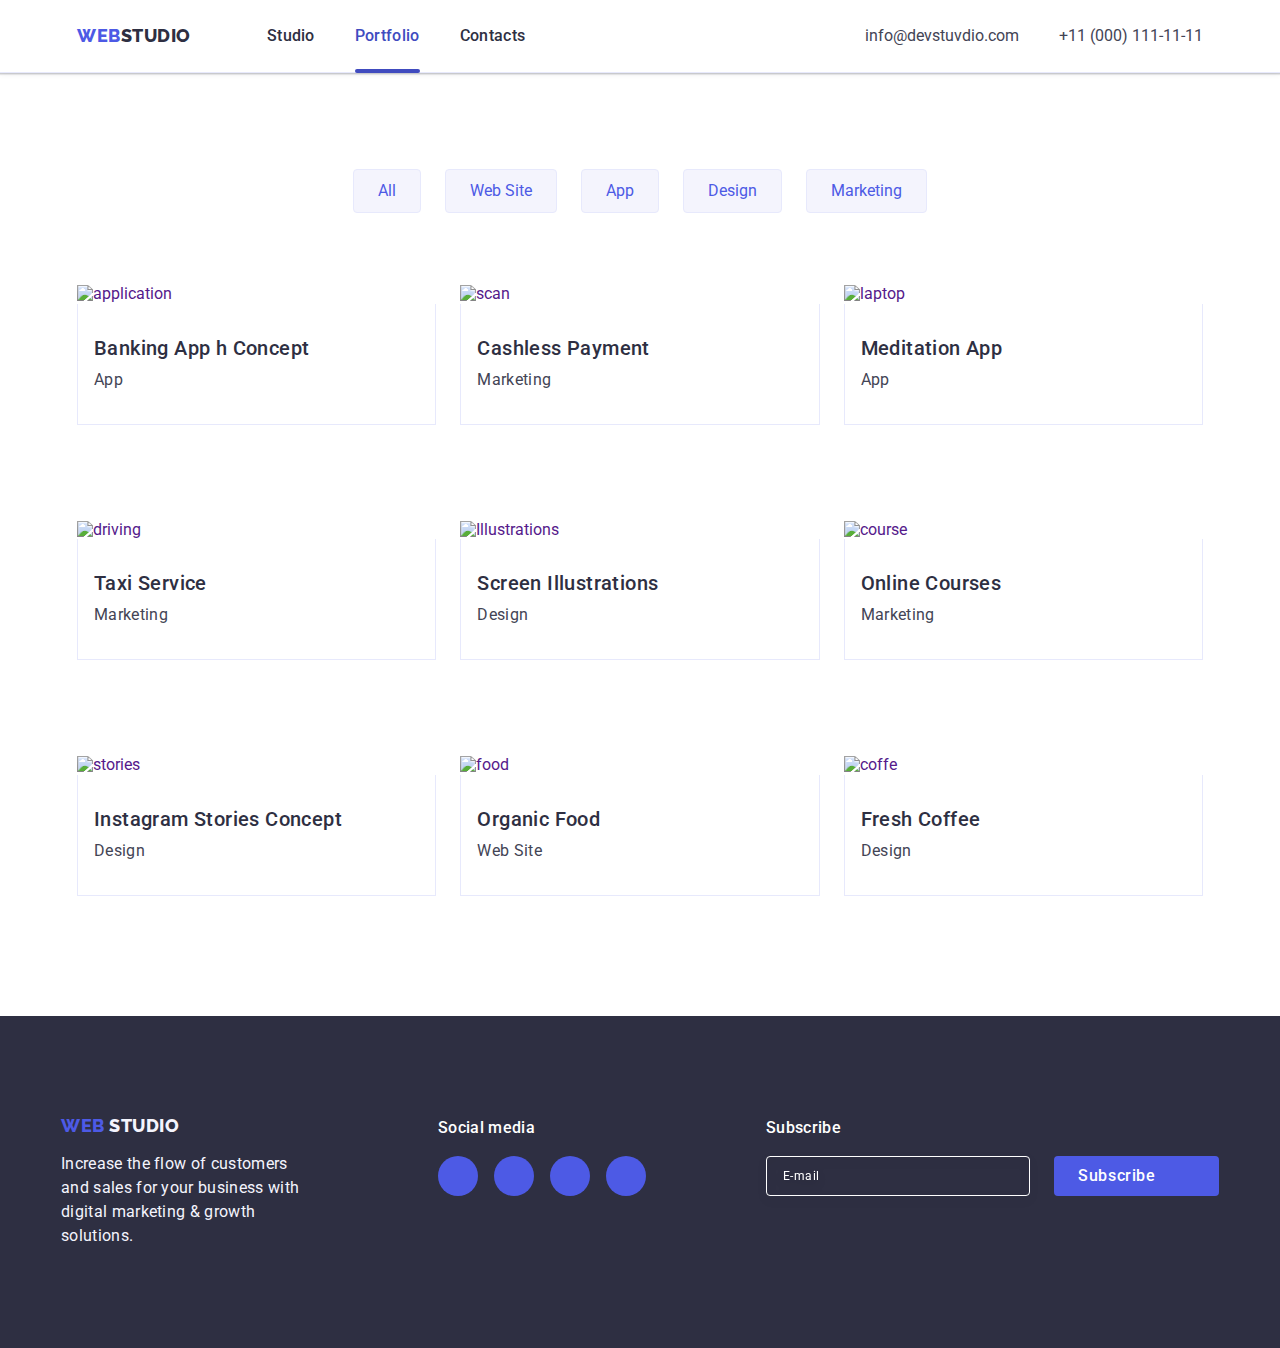
==== portfolio.html @ 882ddcbe "x1-x2 background" ====
<!DOCTYPE html>
<html lang="en">

<head>
  <meta charset="UTF-8">
  <meta http-equiv="X-UA-Compatible" content="IE=edge">
  <meta name="viewport" content="width=device-width, initial-scale=1.0">
  <title>main-page</title>
  <link href="https://fonts.googleapis.com/css2?family=Roboto:wght@400;500;700;900&display=swap" rel="stylesheet">
  <link href="https://fonts.googleapis.com/css2?family=Raleway:wght@800&display=swap" rel="stylesheet">
  <link rel="stylesheet" href="https://fonts.googleapis.com">
  <link rel="stylesheet" href="https://fonts.gstatic.com">
  <link rel="stylesheet" href="https://cdnjs.cloudflare.com/ajax/libs/modern-normalize/2.0.0/modern-normalize.min.css">
  <link rel="stylesheet" href="./css/style.css">
  <link rel="stylesheet" href="./css/mobile.css">
  <link rel="stylesheet" href="./css/laptop.css">
  <link rel="stylesheet" href="./css/tablet.css">
</head>

<body>
  <!-- header  -->
  <header class="header">
    <div class="container">
      <nav class="portfolio-nav">
        <a href="./index.html" class="link logo">web <span class="logo-span">studio</span></a>

        <ul class="list nav ">
          <li class="nav-item"><a href="./index.html" class="link nav-link">Studio</a></li>
          <li class="nav-item"><a href="./portfolio.html" class="link nav-link backlight-page">Portfolio</a></li>
          <li class="nav-item"><a href="" class="link nav-link">Contacts</a></li>
        </ul>


      </nav>


      <address class="address">
        <ul class=" list address">
          <li class="address-item"><a href="mailto:info@devstuvdio.com"
              class="link address-link">info@devstuvdio.com</a>
          </li>
          <li class="address-item"><a href="tel:+11(000)111-11-11" class="link address-link">+11 (000) 111-11-11</a>
          </li>
        </ul>

      </address>
    </div>


  </header>
  <main>
    <!-- main content -->
    <section class="section-portfolio">
      <div class="container  content-wrap">

        <h1 class="visually-hidden">Gallery</h1>

        <ul class="list buttons-items ">
          <li class="portfolio-btn-item"><button type="button" class="portfolio-button">All</button></li>
          <li class="portfolio-btn-item"><button type="button" class="portfolio-button">Web Site</button></li>
          <li class="portfolio-btn-item"><button type="button" class="portfolio-button">App</button></li>
          <li class="portfolio-btn-item"><button type="button" class="portfolio-button">Design</button></li>
          <li class="portfolio-btn-item"><button type="button" class="portfolio-button">Marketing</button></li>
        </ul>
        <ul class=" list portfolio-cards">
          <li class="portfolio-item ">
            <a href="" class="link block-link ">
              <div class="wrap-descr">
                <img class="img-clean" src="./images/portfolio/bank-app.jpg" alt="application" width="360">
                <!-- <div class="product-descr"> -->
                <p class="product-text">
                  14 Stylish and User-Friendly App Design Concepts · Task Manager App · Calorie Tracker App · Exotic
                  Fruit Ecommerce App ·
                  Cloud Storage App</p>
                <!-- </div> -->
              </div>


              <div class="portfolio-wrap-title">
                <h2 class="portfolio-headline">Banking App h Concept</h2>
                <p class="portfolio-subtitle">App</p>
              </div>
            </a>
          </li>

          <li class="portfolio-item ">
            <a href="" class="link block-link ">
              <div class="wrap-descr">
                <img class="img-clean" src="./images/portfolio/scan-qr.jpg" alt="scan" width="360">
                <!-- <div class="product-descr"> -->
                <p class="product-text">
                  14 Stylish and User-Friendly App Design Concepts · Task Manager App · Calorie Tracker App · Exotic
                  Fruit
                  Ecommerce App ·
                  Cloud Storage App</p>
                <!-- </div> -->
              </div>
              <div class="portfolio-wrap-title">
                <h2 class="portfolio-headline">Cashless Payment</h2>
                <p class="portfolio-subtitle">Marketing</p>
              </div>
            </a>
          </li>

          <li class="portfolio-item">
            <a href="" class="link block-link ">
              <div class="wrap-descr">
                <img class="img-clean" src="./images/portfolio/laptop.jpg" alt="laptop" width="360">
                <!-- <div class="product-descr"> -->
                <p class="product-text">14 Stylish and User-Friendly App Design Concepts · Task Manager App · Calorie
                  Tracker App · Exotic Fruit Ecommerce App ·
                  Cloud Storage App
                </p>
                <!-- </div> -->
              </div>


              <div class="portfolio-wrap-title">
                <h2 class="portfolio-headline">Meditation App</h2>
                <p class="portfolio-subtitle">App</p>
              </div>
            </a>
          </li>

          <li class="portfolio-item">
            <a href="" class="link block-link ">
              <div class="wrap-descr">
                <img class="img-clean" src="./images/portfolio/driving.jpg" alt="driving" width="360">
                <!-- <div class="product-descr"> -->
                <p class="product-text">14 Stylish and User-Friendly App Design Concepts · Task Manager App · Calorie
                  Tracker App · Exotic Fruit Ecommerce App ·
                  Cloud Storage App</p>
                <!-- </div> -->
              </div>

              <div class="portfolio-wrap-title">

                <h2 class="portfolio-headline">Taxi Service</h2>
                <p class="portfolio-subtitle">Marketing</p>
              </div>
            </a>
          </li>

          <li class="portfolio-item">
            <a href="" class="link block-link ">
              <div class="wrap-descr">
                <img class="img-clean" src="./images/portfolio/Illustrations.jpg" alt="Illustrations" width="360">
                <!-- <div class="product-descr"> -->
                <p class="product-text">14 Stylish and User-Friendly App Design Concepts · Task Manager App · Calorie
                  Tracker App · Exotic Fruit Ecommerce App ·
                  Cloud Storage App</p>
                <!-- </div> -->
              </div>

              <div class="portfolio-wrap-title">
                <h2 class="portfolio-headline">Screen Illustrations</h2>
                <p class="portfolio-subtitle">Design</p>
              </div>
            </a>
          </li>
          <li class="portfolio-item">
            <a href="" class="link block-link ">
              <div class="wrap-descr">
                <img class="img-clean" src="./images/portfolio/course.jpg" alt="course" width="360">
                <!-- <div class="product-descr"> -->
                <p class="product-text">14 Stylish and User-Friendly App Design Concepts · Task Manager App · Calorie
                  Tracker App · Exotic Fruit Ecommerce App ·
                  Cloud Storage App</p>
                <!-- </div> -->
              </div>
              <div class="portfolio-wrap-title">
                <h2 class="portfolio-headline">Online Courses</h2>
                <p class="portfolio-subtitle">Marketing</p>
              </div>
            </a>
          </li>
          <li class="portfolio-item">
            <a href="" class="link block-link ">
              <div class="wrap-descr">
                <img class="img-clean" src="./images/portfolio/stories.jpg" alt="stories" width="360">
                <!-- <div class="product-descr"> -->
                <p class="product-text">14 Stylish and User-Friendly App Design Concepts · Task Manager App · Calorie
                  Tracker App · Exotic Fruit Ecommerce App ·
                  Cloud Storage App</p>
                <!-- </div> -->
              </div>
              <div class="portfolio-wrap-title">
                <h2 class="portfolio-headline">Instagram Stories Concept</h2>
                <p class="portfolio-subtitle">Design</p>
              </div>
            </a>
          </li>
          <li class="portfolio-item">
            <a href="" class="link block-link ">
              <div class="wrap-descr">
                <img class="img-clean" src="./images/portfolio/food.jpg" alt="food" width="360">
                <!-- <div class="product-descr"> -->
                <p class="product-text">14 Stylish and User-Friendly App Design Concepts · Task Manager App · Calorie
                  Tracker App · Exotic Fruit Ecommerce App ·
                  Cloud Storage App</p>
                <!-- </div> -->
              </div>
              <div class="portfolio-wrap-title">

                <h2 class="portfolio-headline">Organic Food</h2>
                <p class="portfolio-subtitle">Web Site</p>
              </div>
            </a>
          </li>
          <li class="portfolio-item">
            <a href="" class="link block-link ">
              <div class="wrap-descr">
                <img class="img-clean" src="./images/portfolio/coffe.jpg" alt="coffe" width="360">
                <!-- <div class="product-descr"> -->
                <p class="product-text">14 Stylish and User-Friendly App Design Concepts · Task Manager App · Calorie
                  Tracker App · Exotic Fruit Ecommerce App ·
                  Cloud Storage App</p>
                <!-- </div> -->
              </div>
              <div class="portfolio-wrap-title">
                <h2 class="portfolio-headline">Fresh Coffee</h2>
                <p class="portfolio-subtitle">Design</p>
              </div>
            </a>
          </li>
        </ul>


      </div>


    </section>


  </main>
  <!-- footer -->
  <footer class="footer">
    <div class="container footer-content">
      <div class="footer-wrap-text">
        <a href="./index.html" class="logo-footer link">web <span class="logo-span-footer">Studio</span> </a>
        <p class="footer-text">Increase the flow of customers and sales for your business with digital marketing &
          growth solutions.</p>
      </div>
      <div class=" sosial-media">
        <p class="social-title">Social media</p>
        <ul class="footer-sosial list">
          <li class="footer-item-svg">
            <a href="" class="footer-link-svg">
              <svg class="footer-svg-fill" width="24" height="24">
                <use href="./images/icons.svg#icon-instagram"></use>
              </svg>
            </a>
          </li>
          <li class="footer-item-svg">
            <a href="" class="footer-link-svg">
              <svg class="footer-svg-fill" width="24" height="24">
                <use href="./images/icons.svg#icon-twitter"></use>
              </svg>
            </a>
          </li>
          <li class="footer-item-svg">
            <a href="" class="footer-link-svg">
              <svg class="footer-svg-fill" width="24" height="24">
                <use href="./images/icons.svg#icon-facebook"></use>
              </svg>
            </a>
          </li>
          <li class="footer-item-svg">
            <a href="" class="footer-link-svg">
              <svg class="footer-svg-fill" width="24" height="24">
                <use href="./images/icons.svg#icon-linkedin"></use>
              </svg>
            </a>
          </li>
        </ul>

      </div>
      <div class="footer-form">
        <p class="subscribe-title-form">Subscribe</p>

        <form class="form-footer">
          <label class="footer-label">
            <input type="email" name="email" class="form-email " placeholder="E-mail">

          </label>

          <button type="submit" class="btn-footer">
            Subscribe
            <svg class="icon-send" width="24" height="24">
              <use href="./images/icon-send.svg#icon-icon-send-1"> </use>
            </svg>
          </button>
        </form>

      </div>
    </div>
  </footer>

</body>

</html>
---- css/style.css ----
/* --accent-color: #4d5ae5;
    --background-button: #F4F4FD;
    --text-footer: #F4F4FD;
    --background-employee: #F4F4FD;
    --text-color: #434455;
    --primary-color: #2e2f42;
    --secondary-color: #F4F4FD;
    --hover-color: #404bbf;
    --white-color:#ffffff;

    */

    /* ..... */


    :root {
        --primary-color: #2e2f42;
        --secondary-color: #F4F4FD;
        --accent-color: #4d5ae5;
        --text-color: #434455;
        --hover-color: #404bbf;
        --white-color: #ffffff;
        --costumers-color: #8E8F99;
        --cubic-bezier: cubic-bezier(0.4, 0, 0.2, 1);
        --modal-color: #8e8f99;
    }

    html {
        box-sizing: border-box;
    }

    *,
    *::before,
    *::after {
        box-sizing: inherit;
    }

    body {
        font-family: "Roboto", sans-serif;
        color: #434455;
        background-color: var(--white-color);
    }





    h1,
    h2,
    h3,
    h4,
    h5,
    h6,
    p,
    ul {
        margin: 0;
        padding: 0;
    }







    /* читка для списка  */
    .list {
        list-style: none;
    }

    /* читка для ссылок */
    .link {
        text-decoration: none;
        font-style: normal;
    }

    /* чистка нижнего отступа в картинках */
    .img-clean {
        display: block;
    }

    /* скрытие заголовка  */

    .visually-hidden {
        position: absolute;
        max-width: 1px;
        height: 1px;
        margin: -1px;
        border: 0;
        padding: 0;

        white-space: nowrap;
        clip-path: inset(100%);
        clip: rect(0 0 0 0);
        overflow: hidden;
    }

    /* main page -  header  */
    .header {
        background-color: var(--white-color);

        border-bottom: 1px solid #e7e9fc;
        box-shadow: 0px 2px 1px rgba(46, 47, 66, 0.08), 0px 1px 1px rgba(46, 47, 66, 0.16), 0px 1px 6px rgba(46, 47, 66, 0.08);
    }

    .container {
        max-width: 1158px;
        padding-left: 15px;
        padding-right: 15px;
        margin: 0 auto;
        display: flex;


    }

    .nav-items {
        display: flex;
        align-items: center;
        flex-wrap: wrap;
    }

    .logo {
        display: flex;
        align-items: center;
        padding-top: 24px;
        padding-bottom: 24px;
        margin-right: 76px;
        color: var(--accent-color);
        font-size: 18px;
        font-family: Raleway, sans-serif;
        font-weight: 800;
        line-height: 1.16;
        letter-spacing: 0.54px;
        text-transform: uppercase;
    }

    .logo-span {
        color: var(--primary-color);

    }

    .nav {
        align-items: center;


        display: flex;
        color: var(--primary-color);
        font-size: 16px;
        font-weight: 500;
        line-height: 1.5;
        letter-spacing: 0.32px;

    }

    .nav-item:not(:last-child) {
        margin-right: 40px;
    }

    .backlight-page::after {
        content: '';
        display: block;
        position: absolute;
        left: 0;
        bottom: -1px;
        height: 4px;
        border-radius: 2px;
        width: 100%;
        background-color: #404bbf;

    }



    .mobile-menu-container {
        display: none;
    }








    .nav-list {
        display: flex;
        align-items: center;
    }

    .nav, .address {
        display: flex;
    }







    .address {
        display: flex;
        align-items: center;

        margin-left: auto;
        color: var(--text-color);
        font-weight: 400;

    }

    .address-item {
        margin-right: 40px;

    }

    .address-item:last-child {
        margin-right: 0px;
    }





    .nav-link {
        display: block;
        position: relative;
        padding-top: 24px;
        padding-bottom: 24px;

        color: var(--primary-color);
        font-size: 16px;
        line-height: 1.5;
        letter-spacing: 0.32px;

        transition-property: color;
        transition-duration: 250ms;
        transition-timing-function: cubic-bezier(0.4, 0, 0.2, 1);
    }

    .backlight-page::after {
        content: '';
        display: block;
        position: absolute;
        left: 0;
        bottom: -1px;
        height: 4px;
        border-radius: 2px;
        max-width: 100%;
        background-color: #404bbf;
    }

    .backlight-page {
        color: #404bbf;
    }

    .address-link {
        display: block;
        padding-top: 24px;
        padding-bottom: 24px;
        color: var(--text-color);
        transition-property: color;
        transition-duration: 250ms;
        transition-timing-function: cubic-bezier(0.4, 0, 0.2, 1);
    }

    .nav-link:hover {
        color: var(--hover-color);
    }

    .address-link:hover {
        color: var(--hover-color);
    }

    /* main-page banner */
    .section-banner {
        text-align: center;
        padding-top: 188px;
        padding-bottom: 188px;
        border-top: 1px solid #E7E9FC;
        background-color: var(--primary-color);
        /* background-image: linear-gradient(rgba(46, 47, 66, 0.7), rgba(46, 47, 66, 0.7)), url(../images/main-page/people-office.jpg); */
        background-repeat: no-repeat;
        background-position: center;
        background-size: cover;
        max-width: 1440px;
        height: 600px;
        margin-right: auto;
        margin-left: auto;
    }


    /* @media screen and (min-device-pixel-ratio: 2) and (min-width:1159px),
    screen and (min-resolution:192dpi) and (min-width:1159px),
    screen and (min-resolution: 2dppx) and (min-width:1159px) {
        .section-banner {
            background-image:
                linear-gradient(rgba(46, 47, 66, 0.7),
                    rgba(46, 47, 66, 0.7)),
                url(../images/main-page/backgrounds/desktop-bcg-@2x.png);
        }



    } */

    .section {
        display: flex;
        flex-wrap: wrap;
        padding-top: 120px;
        padding-bottom: 120px;

    }

    .caption {
        max-width: 496px;
        margin-bottom: 48px;
        margin-right: auto;
        margin-left: auto;
        font-size: 56px;
        line-height: 1.07;
        letter-spacing: 0.02em;
        color: var(--white-color);
    }

    .btn-banner {
        display: block;
        background-color: var(--accent-color);
        font-family: "Roboto", sans-serif;
        font-weight: 500;
        font-size: 16px;
        line-height: 1.5;
        letter-spacing: 0.04em;
        color: var(--white-color);
        cursor: pointer;
        border-radius: 4px;
        min-width: 169px;
        padding: 16px 31px;
        border: transparent;
        margin-top: 48px;
        height: 56px;
        margin: 0 auto;
        transition: background-color 250ms cubic-bezier(0.4, 0, 0.2, 1);


    }

    .btn-banner:hover,
    .btn-banner:focus {
        background-color: var(--hover-color);
        color: var(--white-color);
    }

    /* -main-page our-goal */
    .icon-container {
        outline: 1px solid tomato;
        display: flex;
        align-items: center;
        justify-content: center;
        height: 112px;
        max-width: 264px;
        background-color: var(--secondary-color);
        border-radius: 4px;
        margin-bottom: 8px;
        color: #31d0aa;

    }

    .icon .letter {
        fill: currentColor;
    }

    .headline {
        font-size: 36px;
        line-height: 1.11;
        text-align: center;
        letter-spacing: 0.02em;
        text-transform: capitalize;
        color: var(--primary-color);
        margin-bottom: 72px;
    }

    .items-our-goal {
        display: flex;
        flex-wrap: wrap;
        justify-content: space-between;
        margin-right: 24px;
    }

    .items-our-goal:last-child {
        margin-right: 0px;
    }

    .items-goal {
        max-width: calc((100% - 72px) / 4);
        margin-right: 24px;
    }

    .items-goal:last-child {
        margin-right: 0px;
    }

    .contaner-svg-goal {
        display: flex;
        justify-content: center;
        align-items: center;
        border-radius: 4px;
        margin-bottom: 8px;
        max-width: 264px;
        height: 112px;
        background-color: var(--secondary-color);
    }

    .wrap-title {
        padding: 32px 16px;
    }

    .title {
        font-weight: 500;
        font-size: 20px;
        line-height: 1.2;
        color: var(--primary-color);
        letter-spacing: 0.02em;
        margin-bottom: 8px;
    }

    .subtitle {
        font-size: 16px;
        line-height: 1.5;
        letter-spacing: 0.02em;
    }

    /* main-page  what are we doing  */
    .our-offer {
        display: flex;

    }

    .product-items {
        max-width: calc((100% - 72px) / 3);
    }

    .product-items:not(:last-child) {
        margin-right: 24px;
    }

    .img-flex:not(:last-child) {
        margin-right: 24px;
    }

    /* main-page our team  */
    .section-employee {
        background-color: var(--secondary-color);
        display: flex;
        align-items: center;
        padding-top: 120px;
        padding-bottom: 120px;
    }

    .headline-employee {
        text-align: center;
        font-size: 36px;
        line-height: 1.11;
        letter-spacing: 0.02em;
        text-transform: capitalize;
        color: var(--primary-color);

        margin-bottom: 72px;
    }

    .items-employee {
        display: flex;
        justify-content: center;
        flex-wrap: wrap;
        gap: 24px;

    }

    .item-employee {
        text-align: center;
        max-width: calc(100% / 2);
        border-radius: 0px 0px 4px 4px;
        background-color: var(--white-color);
        box-shadow: 0px 2px 1px 0px rgba(46, 47, 66, 0.08),
            0px 1px 1px 0px rgba(46, 47, 66, 0.16),
            0px 1px 6px 0px rgba(46, 47, 66, 0.08);

    }

    .employee-subtitle {
        font-size: 16px;
        line-height: 1.5;
        letter-spacing: 0.02em;
    }

    .employee-link {
        display: flex;
        justify-content: center;
        gap: 24px;
        margin-top: 8px;
        height: 40px;
    }

    .item-svg-team {
        display: flex;
        justify-content: space-between;
        align-items: center;
        height: 40px;
        max-width: 40px;
        background-color: var(--accent-color);
        border-radius: 50%;
    }

    .fill-employee-svg {
        fill: var(--secondary-color)
    }

    .icon-svg-team {
        display: flex;
        justify-content: center;
        align-items: center;
        width: 40px;
        height: 100%;
        background-color: var(--accent-color);
        border-radius: 50%;
        transition-property: background-color;
        transition-duration: 250ms;
        transition-timing-function: cubic-bezier(0.4, 0, 0.2, 1);
    }

    .icon-svg-team:hover,
    .icon-svg-team:focus {
        background-color: var(--hover-color);
    }

    /* main page o  */
    .customer {
        padding-top: 120px;
        padding-bottom: 120px;
    }

    .customer-wrap {
        display: flex;
        flex-direction: column;

    }

    .customer-headline {
        max-width: 1128px;
        margin-bottom: 72px;
        font-size: 36px;
        line-height: 1.11;
        letter-spacing: 0.02em;
        text-align: center;
        text-transform: capitalize;
        color: var(--primary-color);
    }

    .customer-items {
        gap: 24px;
        display: flex;
        justify-content: center;
        flex-wrap: wrap;

    }

    .svg-fill-customer {
        fill: var(--costumers-color);
        max-width: 104px;
        height: 56px;
    }



    .item-customer {
        max-width: calc(100% - 120px / 6);
        height: 88px;
    }

    .icon-svg-customer {
        display: flex;
        justify-content: center;
        align-items: center;
        width: 168px;

        height: 100%;
        border: 1px solid #8e8f99;
        border-radius: 4px;

        color: var(--costumers-color);
        transition: border-color 250ms cubic-bezier(0.4, 0, 0.2, 1), color 250ms cubic-bezier(0.4, 0, 0.2, 1);




    }

    .icon-svg-customer:hover,
    .icon-svg-customer:focus {
        border-color: #404bbf;
        color: #404bbf;
    }


    .svg-fill-customer:hover,
    .svg-fill-customer:focus {
        fill: var(--hover-color);

    }

    .svg-fill-customer {
        fill: currentColor;



    }

    .logo-footer {
        display: inline-block;
        align-items: center;


        color: var(--accent-color);
        font-size: 18px;
        font-family: Raleway, sans-serif;
        font-weight: 800;
        line-height: 1.16;
        letter-spacing: 0.54px;
        text-transform: uppercase;
        margin-bottom: 16px;
    }

    .footer {
        background-color: var(--primary-color);
        padding: 100px 0px;
        display: flex;
    }

    .footer .logo {
        font-family: "Raleway", sans-serif;
    }

    .footer .logo-span-footer {
        color: var(--secondary-color);
        font-family: "Raleway", sans-serif;

    }

    .footer-text {
        line-height: 1.5;
        color: var(--secondary-color);

        letter-spacing: 0.02em;
        max-width: 264px;

    }

    .footer-item-svg {
        max-width: 40px;
        height: 40px;
    }




    .footer-link-svg {
        display: flex;
        align-items: center;
        justify-content: center;
        background-color: var(--accent-color);
        width: 40px;
        height: 100%;
        border-radius: 50%;
        transition-property: background-color;
        transition-duration: 250ms;
        transition-timing-function: cubic-bezier(0.4, 0, 0.2, 1);

    }

    .footer-svg-fill {
        max-width: 24px;
        height: 24px;
        fill: var(--secondary-color);

    }

    .footer-link-svg:hover,
    .footer-link-svg:focus {
        background-color: #31d0aa;
    }




    /* portfolio  header  */

    .content-wrap {
        display: block;

    }

    .block-link {
        display: block;
        transition: box-shadow 250ms var(--cubic-bezier);
    }

    /* ховер- карточки  */




    .wrap-descr {
        position: relative;
        overflow: hidden;
    }


    .wrap-descr:hover,
    .wrap-descr:focus {
        opacity: 1;



    }

    .product-text {
        padding-top: 40px;
        padding-right: 30px;
        padding-left: 30px;
        color: var(--secondary-color);
        position: absolute;
        top: 0;
        font-size: 16px;
        line-height: 1.5;
        letter-spacing: 0.02em;
        color: var(--secondary-color);
        padding: 40px 32px;
        background-color: #4d5ae5;
        height: 100%;
        max-width: 100%;
        transform: translateY(100%);
        transition: transform 250ms var(--cubic-bezier);
    }

    .block-link:hover .product-text {
        transform: translateY(0%);
    }

    .block-link:focus .product-text {
        transform: translateY(0%);
    }

    .block-link:hover,
    .block-link:focus {

        box-shadow: 0px 2px 1px 0px rgba(46, 47, 66, 0.08),
            0px 1px 1px 0px rgba(46, 47, 66, 0.16),
            0px 1px 6px 0px rgba(46, 47, 66, 0.08);

    }

    .wrap-descr:hover .product-descr {
        transform: translateY(0%);
    }

    .portfolio-nav {
        display: flex;
        align-items: center;
    }

    .portfolio-menu {
        display: flex;
        margin-right: 40px;
    }

    .portfolio-menu:last-child {
        margin-right: 0px;
    }

    /* portfilio main  */
    .section-portfolio {
        padding-top: 96px;
        padding-bottom: 120px;
    }

    .buttons-items {
        display: flex;
        justify-content: center;


        margin-bottom: 72px;
    }

    .portfolio-btn-item {
        margin-right: 24px;
    }

    .portfolio-btn-item:last-child {
        margin-right: 0px;
    }

    .portfolio-button {
        padding-top: 12px;
        padding-right: 24px;
        padding-bottom: 12px;
        padding-left: 24px;
        border: 1px solid #e7e9fc;
        border-radius: 4px;
        color: var(--accent-color);
        background-color: var(--secondary-color);


        transition:
            color 250ms var(--cubic-bezier),
            background-color 250ms var(--cubic-bezier),
            border-color 250ms var(--cubic-bezier),
            box-shadow 250ms var(--cubic-bezier);
    }

    .portfolio-button:hover,
    .portfolio-button:focus {
        background-color: var(--hover-color);
        border: 1px solid transparent;
        cursor: pointer;
        color: #ffffff;
        box-shadow: 0px 3px 1px rgba(0, 0, 0, 0.1),
            0px 2px 1px rgba(0, 0, 0, 0.08),
            0px 2px 2px rgba(0, 0, 0, 0.12);
    }

    .portfolio-cards {
        display: flex;
        flex-wrap: wrap;
        row-gap: 48px;
    }

    .portfolio-item {
        max-width: calc((100% - 48px) / 3);
        margin-right: 24px;
        margin-bottom: 48px;
    }

    .portfolio-item:nth-last-child(3n + 1) {
        margin-right: 0px;
    }

    .portfolio-item:nth-last-child(-n + 3) {
        margin-bottom: 0px;
    }

    .portfolio-wrap-title {
        padding-top: 32px;
        padding-right: 16px;
        padding-bottom: 32px;
        padding-left: 16px;
        border: 1px solid #e7e9fc;
        border-top: none;
    }

    .portfolio-headline {
        font-weight: 500;
        font-size: 20px;
        line-height: 1.2;
        letter-spacing: 0.02em;
        color: var(--primary-color);
        margin-bottom: 8px;
    }

    .portfolio-subtitle {
        font-size: 16px;
        line-height: 1.5;
        letter-spacing: 0.02em;
        font-weight: 400;
        color: var(--text-color);
    }

    /* portfolio footer  */
    .footer-content {
        display: flex;
        /* align-items: baseline; */
    }

    .sosial-media {
        font-weight: 500;
        font-size: 16px;
        line-height: 1.5;
        letter-spacing: 0.02em;
        color: #ffffff;
        margin-left: 120px;

    }

    .social-title {
        margin-bottom: 16px;
        font-weight: 500;
        font-size: 16px;
        line-height: 1.5;
        letter-spacing: 0.02em;
        color: var(--white-color);
    }

    .footer-sosial {
        display: flex;
        justify-content: space-between;
        gap: 16px;
        max-width: 208px;

    }

    .footer-item {
        max-width: 40px;
        height: 40px;
        margin-right: 16px;
    }

    /* форма футер  */
    .footer-form {
        display: flex;
        flex-direction: column;
        margin-left: 80px;
        max-width: 453px;
        height: 80px;
    }

    .subscribe-title-form {
        margin-bottom: 16px;
        font-weight: 500;
        font-size: 16px;
        line-height: 1.5;
        letter-spacing: 0.02em;
        color: var(--white-color);

    }

    .form-footer {
        display: flex;
        gap: 24px;
    }

    .form-email {
        max-width: 264px;
        height: 40px;
        background-color: transparent;
        border-radius: 4px;
        border: 1px solid #ffffff;
        filter: drop-shadow(0px 4px 4px rgba(0, 0, 0, 0.15));
        color: var(--white-color);
        font-size: 12px;

        line-height: 1.5;
        letter-spacing: 0.04em;
        padding-left: 16px
    }

    .form-footer input::placeholder {
        font-size: 12px;
        font-family: 'Roboto', sans-serif;
        line-height: 24px;
        letter-spacing: 0.48px;
        color: var(--white-color);
    }

    .btn-footer {
        display: flex;
        justify-content: center;
        align-items: center;
        background-color: var(--accent-color);

        font-family: "Roboto", sans-serif;
        font-weight: 500;
        font-size: 16px;
        line-height: 1.5;
        letter-spacing: 0.04em;
        color: var(--white-color);
        cursor: pointer;
        border: none;
        border-radius: 4px;
        min-width: 165px;
        height: 40px;
        padding: 8px 24px;
        border: transparent;
        margin-top: 48px;
        margin: 0 auto;
        transition: background-color 250ms cubic-bezier(0.4, 0, 0.2, 1);
    }

    .icon-send {
        max-width: 24px;
        height: 24px;
        margin-left: 16px;
        fill: #ffffff;

    }

    /* модальное окно банер  */
    .backdrop {

        position: fixed;
        top: 0;
        left: 0;
        width: 100%;
        height: 100%;
        background-color: rgba(46, 47, 66, 0.4);
        transition: opacity 250ms cubic-bezier(0.4, 0, 0.2, 1), visibility 250ms cubic-bezier(0.4, 0, 0.2, 1);
    }

    .is-hidden {
        opacity: 0;
        visibility: hidden;
        pointer-events: none;
    }

    .modal-window {
        /* position: fixed; */
        position: absolute;
        top: 50%;
        left: 50%;
        transform: translate(-50%, -50%) scale(1);
        padding: 72px 24px 24px 24px;
        max-width: 408px;
        min-height: 584px;
        background: #fcfcfc;
        box-shadow: 0px 1px 1px rgba(0, 0, 0, 0.14), 0px 1px 3px rgba(0, 0, 0, 0.12), 0px 2px 1px rgba(0, 0, 0, 0.2);
        border-radius: 4px;
        transition: transform 250ms cubic-bezier(0.4, 0, 0.2, 1);

    }

    .modal-btn {
        display: flex;
        align-items: center;
        position: absolute;
        justify-content: center;

        padding: 8px;
        top: 24px;
        right: 24px;
        max-width: 24px;
        height: 24px;
        border-radius: 50%;

        background-color: #e7e9fc;
        border: 1px solid rgba(0, 0, 0, 0.1);
        cursor: pointer;
        transition: background-color 250ms cubic-bezier(0.4, 0, 0.2, 1), border 250ms cubic-bezier(0.4, 0, 0.2, 1);

    }

    .modal-btn:hover {
        background-color: var(--hover-color);
        border: none;
    }

    .modal-btn:focus {
        background-color: var(--hover-color);
        border: none;
    }

    .modal-btn:hover .svg-close-btn {
        fill: #ffffff;
    }

    .modal-btn:focus .svg-close-btn {
        fill: #ffffff;
    }

    .svg-close-btn {
        transition: fill 250ms cubic-bezier(0.4, 0, 0.2, 1);
        vertical-align: center;
        fill: var(--primary-color);
    }

    .contact-form {
        max-width: 360px;
        color: var(--primary-color);
        text-align: center;
        font-size: 16px;
        font-family: Roboto;
        font-weight: 500;
        line-height: 1.5;
        letter-spacing: 0.02em;
        margin-bottom: 16px;

    }

    .wrap-user:last-child {
        margin-bottom: 16px;
    }

    /* --------------------------------- */
    /* модальное окно автопроверка  */
    .form-wrap {
        margin-bottom: 8px;
    }

    .form-field {
        display: block;
        margin-bottom: 4px;
        font-size: 12px;
        line-height: 1.17;
        letter-spacing: 0.04em;
        color: var(--modal-color);
    }

    .wrap-user {
        position: relative;
    }

    .wrap-user-comment {
        margin-bottom: 16px;
    }

    .input-form {
        width: 100%;
        height: 40px;
        padding-left: 38px;
        color: #8E8F99;
        font-size: 12px;
        font-family: Roboto;
        line-height: 1.16;
        letter-spacing: 0.48px;
        margin: 0;
        outline: transparent;
        transition: border-color 250ms var(--cubic-bezier);
        background-color: transparent;
        border-radius: 4px;
        border: 1px solid rgba(46, 47, 66, 0.40);

    }

    /* тут должен быть фокус на инпут,
     он рабоатет но система не пропускает  */
    .input-form:focus {
        border-color: var(--accent-color);
    }

    .icon-modal {
        position: absolute;
        fill: var(--primary-color);
        top: 50%;
        left: 16px;
        transform: translateY(-50%);
        transition: fill 250ms var(--cubic-bezier);
    }

    /* тут должен быть фокус на инпут,
     но смета цвета в иконке svg,тоже работает ,
      но система не пропускает  */

    .input-form:focus+.icon-modal {
        fill: var(--accent-color);
    }

    .form-wrap-comment {
        margin-bottom: 16px;
    }

    .textarea-form {

        padding: 8px 16px;
        width: 100%;
        min-height: 120px;
        border-radius: 4px;
        outline: transparent;
        color: rgba(46, 47, 66, 0.40);

        font-size: 12px;
        font-family: Roboto;
        border: 1px solid rgba(46, 47, 66, 0.4);
        letter-spacing: 0.48px;
        margin-bottom: 16px;
        line-height: 1.17;
        background-color: transparent;
        resize: none;
        transition: border-color 250ms var(--cubic-bezier);

    }

    /* тут должен быть фокус на инпут,
     он рабоатет но система не пропускает  */

    .textarea-form:focus {
        border-color: var(--accent-color);
    }

    .checkbox-container {
        margin-bottom: 24px;
    }

    .label-checkbox {


        font-size: 12px;
        line-height: 1.17;
        letter-spacing: 0.04em;
        color: var(--modal-color);
    }

    .checkbox-span {

        display: inline-flex;
        align-items: center;
        justify-content: center;
        border: 1px solid rgba(46, 47, 66, 0.4);
        width: 16px;
        height: 16px;
        border-radius: 2px;
        fill: transparent;
        transition: background-color 250ms cubic-bezier(0.4, 0, 0.2, 1), border 250ms cubic-bezier(0.4, 0, 0.2, 1), fill 250ms cubic-bezier(0.4, 0, 0.2, 1);

    }




    .checkbox:checked+.label-checkbox .checkbox-span {
        background-color: var(--hover-color);
        border: none;
        fill: var(--secondary-color);

    }



    .link-privacy {
        color: var(--accent-color);
    }

    .btn-form {
        display: block;
        min-width: 169px;
        min-height: 56px;
        padding: 16px 32px;
        margin-top: 24px;
        margin-right: auto;
        margin-left: auto;
        border-radius: 4px;
        background-color: var(--accent-color);
        box-shadow: 0px 4px 4px 0px rgba(0, 0, 0, 0.15);
        color: var(--white-color);
        text-align: center;
        cursor: pointer;
        font-size: 16px;
        border: transparent;
        font-weight: 500;
        line-height: 1.5;
        letter-spacing: 0.64px;
        transition: background-color 250ms var(--cubic-bezier);

    }

    .btn-form:hover {
        cursor: pointer;
        background-color: var(--hover-color);


    }
---- css/mobile.css ----
/* /
/
/
/
/
/
/
/ */
/* ==========HEADER========= */
/* ==========/HEADER========= */
/* ==========BANNER========= */
/* ==========/BANNER========= */
/* ==========GOAL========= */
/* ==========/GOAL========= */
/* ==========OFFER========= */
/* ==========/OFFER========= */
/* ==========TEAM========= */
/* ==========/TEAM========= */
/* ==========CUSTOMER========= */
/* ==========/CUSTOMER========= */
/* ==========FOOTER========= */
/* ==========/FOOTER========= */
/* ==========/PAGA-PORTFOLIO========= */
/* ==========/PAGA-PORTFOLIO========= */

/* ==========HEADER========= */
:root {
  --cubic-bezier: cubic-bezier(0.4, 0, 0.2, 1);
}




@media screen and (min-width:320px) and (max-width:767px) {


  .container {
    max-width: 428px;
    padding-left: 16px;
    padding-right: 16px;
    margin: 0 auto;

  }

  /* ==========/HEADER========= */
  .header {
    background-color: var(--white-color);
    border-bottom: 1px solid #e7e9fc;
    box-shadow: 0px 2px 1px rgba(46, 47, 66, 0.08), 0px 1px 1px rgba(46, 47, 66, 0.16), 0px 1px 6px rgba(46, 47, 66, 0.08);
  }

  .backlight-page::after {
    display: none;


  }


  .logo {
    margin-right: 0px;
  }

  .nav-items {
    justify-content: space-between;
    flex-basis: 100%;


  }


  .nav-item {
    display: none;
  }

  .address {
    display: none;
  }




  .big-letter {
    text-transform: capitalize;
  }

  .btn-burger {
    border: none;
    background-color: transparent;
    padding: 0px;

    line-height: 0;


  }

  .mobile-menu {
    position: fixed;
    width: 100%;
    height: 100%;
    z-index: 200;
    top: 0;
    left: 0;
    background-color: #fff;
    opacity: 0;
    visibility: hidden;
    pointer-events: none;
    transition: opacity 250ms var(--cubic-bezier), visibility 250ms var(--cubic-bezier);
  }

  .mobile-menu-close-btn {
    position: absolute;
    top: 21px;
    right: 19px;
    background-color: transparent;
    border-radius: 50%;
    border: 1px solid #E7E9FC;
    padding: 8px;

    line-height: 0;
  }

  .mobile-menu-container {
    position: relative;
    padding-top: 80px;
    padding-left: 40px;

    display: flex;
    flex-direction: column;
    row-gap: 284px;
  }

  .modal-nav {
    display: flex;
    justify-content: space-between;


    height: 40px;
  }

  .low-nav {
    display: flex;
    flex-direction: column;
    row-gap: 48px;
  }

  .mobile-menu.is-open {
    opacity: 1;
    visibility: visible;
    pointer-events: auto;


  }

  .mobile-modal {
    display: flex;
    flex-direction: column;
    row-gap: 40px;




  }


  .item-svg-modal {
    display: flex;
    justify-content: space-between;
    align-items: center;
    height: 40px;
    max-width: 40px;
    background-color: var(--accent-color);
    border-radius: 50%;
  }

  .icon-svg-modal {
    display: flex;
    justify-content: center;
    align-items: center;
    width: 40px;
    height: 100%;
    background-color: var(--accent-color);
    border-radius: 50%;
    transition-property: background-color;
    transition-duration: 250ms;
    transition-timing-function: cubic-bezier(0.4, 0, 0.2, 1);
  }

  .icon-svg-modal:hover,
  .icon-svg-modal:focus {
    background-color: var(--hover-color);
  }

  .modal-tel {

    font-size: 36px;

    font-weight: 700;
    line-height: 1.11;

    letter-spacing: 0.72px;

  }

  .modal-email {
    color: #434455;
    font-size: 20px;
    font-weight: 500;
    line-height: 1.2;
    letter-spacing: 0.4px;
  }

  .modal-address {
    display: flex;
    flex-direction: column;
    row-gap: 40px;

  }




  .fill-modal-svg {
    fill: var(--secondary-color)
  }


  .mobile-menu-link {
    font-size: 36px;
    font-weight: 700;
    line-height: 1.11;
    letter-spacing: 0.72px;


  }

  .mobile-menu-close-icon {
    fill: #2E2F42;
  }

  /* ==========BANNER========= */
  .section-banner {
    background-image:
      linear-gradient(rgba(46, 47, 66, 0.7),
        rgba(46, 47, 66, 0.7)),
      url(../images/main-page/backgrounds/mobile-bcg-1x.png);
  }

  @media screen and (min-device-pixel-ratio: 2),
  screen and (min-resolution:192dpi),
  screen and (min-resolution: 2dppx) {
    .section-banner {
      background-image:
        linear-gradient(rgba(46, 47, 66, 0.7),
          rgba(46, 47, 66, 0.7)),
        url(../images/main-page/backgrounds/mobile-bcg-@2x.png);
    }



  }





  /* /////////////////// */


  .caption {

    font-size: 36px;
    font-weight: 700;
    line-height: 1.11;
    letter-spacing: 0.72px;

    /* @media (max-width:409px) {
      font-size: 35px;
    }

    @media (max-width:399px) {
      font-size: 34px;
    }

    @media (max-width:334px) {
      font-size: 33px;
    }

    @media (max-width:325px) {
      font-size: 32px;
    } */
  }


  /* ==========/BANNER========= */









  /* ==========GOAL========= */

  .contaner-svg-goal,
  .icon-svg-goal {
    position: absolute;
    max-width: 0px;
    height: 0px;
    margin: -1px;
    border: 0;
    padding: 0;

    white-space: nowrap;
    clip-path: inset(100%);
    clip: rect(0 0 0 0);
    overflow: hidden;
  }

  .items-goal {
    max-width: calc(100% / 1);
    margin-right: 0px;
    margin-bottom: 72px;

  }

  .items-goal:last-child {
    margin-bottom: 0px;
  }


  .items-our-goal {
    flex-wrap: wrap;

  }

  .title {
    text-align: center;
    font-size: 36px;
    font-weight: 700;
  }

  .subtitle {
    font-size: 16px;
    font-weight: 500;
  }

  /* ==========/GOAL========= */



  /* ==========OFFER========= */

  .product-items {
    max-width: calc(100% / 1);
  }

  .mobile-hidden {
    position: absolute;
    max-width: 0px;
    height: 0px;
    margin: -1px;
    border: 0;
    padding: 0;

    white-space: nowrap;
    clip-path: inset(100%);
    clip: rect(0 0 0 0);
    overflow: hidden;
  }

  /* ==========/OFFER========= */






  /* ==========TEAM========= */



  .items-employee {
    display: flex;
    flex-wrap: wrap;
    gap: 72px 24px;
  }

  .item-employee {
    max-width: calc(100% / 1);
  }




  .title-employee {
    font-size: 20px;
    font-weight: 500;
    line-height: 1.2;
    letter-spacing: 0.4px;
  }

  .employee-subtitle {

    font-size: 16px;
    font-weight: 400;
    line-height: 1.5;

    letter-spacing: 0.32px;
  }

  /* ==========/TEAM========= */


  /* ==========CUSTOMER========= */

  .item-customer {

    max-width: calc(100% - 16px / 2);
  }



  .icon-svg-customer {

    width: 190px;
  }

  .customer-items {
    display: flex;
    flex-wrap: wrap;
    justify-content: center;
    column-gap: 16px;
    row-gap: 72px;


  }



  /* ==========/CUSTOMER========= */



  /* ==========FOOTER========= */
  .sosial-media {
    margin-left: 0px;
  }

  .footer-form {
    width: 100%;
    margin-left: 0px;
  }

  .social-title {
    width: 100%;
    text-align: center;
  }



  .logo-footer {
    text-align: center;
    width: 100%;
  }

  .footer-content {
    display: flex;
    flex-direction: column;
    align-items: center;
    width: 100%;
    row-gap: 72px;
  }

  .footer-form {
    display: flex;
    flex-direction: column;
    align-items: center;
  }

  .form-footer {
    display: flex;
    flex-direction: column;
    align-items: center;
    width: 100%;
  }

  .form-email {

    min-width: 100%;

  }

  .footer-label {
    width: 100%;
  }

  .footer-content {
    flex-direction: column;
  }



  /* ==========/FOOTER========= */

  /* ==========PAGA-PORTFOLIO========= */
  /* ==========PAGA-PORTFOLIO========= */



  /* ==========MAIN========= */
  .portfolio-item {
    max-width: calc(100% / 1);
    margin-right: 0px;
    margin-bottom: 0px;
  }

  .portfolio-cards {
    justify-content: center;
  }

  .buttons-items {
    flex-wrap: wrap;
    justify-content: start;
    column-gap: 24px;
    row-gap: 16px;


  }

  .portfolio-btn-item {
    margin-right: 0px;
  }

  /* ==========/MAIN========= */
  /* ==========FOOTER========= */
  /* ...........кнопка order service мод окно.......... */

  .modal-window {
    position: relative;

    max-width: 396px;
    transform: translate(-50%, -55%);
  }

  .backdrop {

    padding-right: 18px;
    padding-left: 18px
  }






  /* .........../кнопка order service мод окно.......... */
  /* ==========/FOOTER========= */
  /* ==========/PAGA-PORTFOLIO========= */


  /* ==========/PAGA-PORTFOLIO========= */
}
---- css/laptop.css ----
/* /
/
/
/
/ 428px, 768px і 1158px.
/
/
/
/ */
/* ==========HEADER========= */

@media screen and (min-width:1158px) {

  .container {

    max-width: 1158px;
    padding-left: 16px;
    padding-right: 16px;
    margin: 0 auto;

  }


  .section-banner {
    background-image:
      linear-gradient(rgba(46, 47, 66, 0.7),
        rgba(46, 47, 66, 0.7)),
      url(../images/main-page/backgrounds/desktop-bcg-1x.png);
  }

  @media screen and (min-device-pixel-ratio: 2),
  screen and (min-resolution:192dpi),
  screen and (min-resolution: 2dppx) {
    .section-banner {
      background-image:
        linear-gradient(rgba(46, 47, 66, 0.7),
          rgba(46, 47, 66, 0.7)),
        url(../images/main-page/backgrounds/desktop-bcg-@2x.png);
    }



  }


  .backlight-page::after {
    content: '';
    display: block;
    position: absolute;
    left: 0;
    bottom: -1px;
    height: 4px;
    border-radius: 2px;
    width: 100%;
    background-color: #404bbf;

  }

  .header {
    background-color: var(--white-color);
    border-bottom: 1px solid #e7e9fc;
    box-shadow: 0px 2px 1px rgba(46, 47, 66, 0.08), 0px 1px 1px rgba(46, 47, 66, 0.16), 0px 1px 6px rgba(46, 47, 66, 0.08);
  }

  .modal-window {
    position: fixed;
    transform: translate(-50%, -55%);

  }

  .nav-items {
    display: flex;
    align-items: center;
    flex-wrap: wrap;
  }

  .burger, .btn-burger {
    display: none;
  }

  .mobile-menu {
    display: none;
  }

  .items-our-goal {
    justify-content: center;
    gap: 72px 24px;
  }

  .subtitle {

    max-width: 263px;
  }

  .our-offer {
    justify-content: center;
    gap: 72px 24px;
  }

  .product-items {
    max-width: calc((100% - 24px) / 2);
  }

  .footer-content {

    width: 1158px;
    gap: 100px 120px;
    padding-right: 0px;
    padding-left: 0px;

  }

  .sosial-media {
    margin-left: 0px;
  }

  .footer-form {
    margin-left: 0px;
  }

  .footer-form {
    width: 100%;
  }

  .btn-footer {
    margin: 0;
  }

  .footer-label {
    width: 100%;
  }

  .form-email {
    width: 100%;
  }

  .items-employee {
    justify-content: center;
    flex-wrap: nowrap;
    gap: 72px 24px;
  }

  .customer-items {

    flex-wrap: nowrap;
  }

  .items-goal {
    max-width: calc((100% - 48px) / 2);
    margin-right: 0px;
  }



  /* ==========/HEADER========= */




















}
---- css/tablet.css ----
/* /
/
/
/
/ 428px, 768px і 1158px.
/
/
/
/ */
/* ==========MAIN PAGE========= */
/* ==========MAIN PAGE========= */


/* ==========HEADER========= */
@media screen and (min-width:768px) and (max-width:1157px) {
  .container {

    max-width: 768px;
    padding-left: 16px;
    padding-right: 16px;
    margin: 0 auto;

  }

  .backlight-page::after {
    content: '';
    display: block;
    position: absolute;
    left: 0;
    bottom: -1px;
    height: 4px;
    border-radius: 2px;
    width: 100%;
    background-color: #404bbf;

  }

  .header {
    background-color: var(--white-color);
    border-bottom: 1px solid #e7e9fc;
    box-shadow: 0px 2px 1px rgba(46, 47, 66, 0.08), 0px 1px 1px rgba(46, 47, 66, 0.16), 0px 1px 6px rgba(46, 47, 66, 0.08);
  }

  .mobile-menu-container {
    display: none;
  }

  .btn-burger {
    display: none;
  }


  .address>.address {
    flex-direction: column;
    row-gap: 12px;

  }

  .address-item {
    margin-right: 0px;
  }

  .address-link {
    padding: 0px;
  }

  .caption {
    font-size: ;
  }

  /* ..............модальное окно  order service  */


  .modal-window {
    position: relative;
    transform: translate(-50%, -55%);

  }



  /* ............../модальное окно  order service  */


  /* ==========/HEADER========= */
  /* ==========BANNER========= */
  .section-banner {
    padding-top: 112px;
    padding-bottom: 112px;
    height: 436px;
    background-image:
      linear-gradient(rgba(46, 47, 66, 0.7),
        rgba(46, 47, 66, 0.7)),
      url(../images/main-page/backgrounds/tablet-bcg-1x.png);

  }

  @media screen and (min-device-pixel-ratio: 2),
  screen and (min-resolution:192dpi),
  screen and (min-resolution: 2dppx) {
    .section-banner {
      background-image:
        linear-gradient(rgba(46, 47, 66, 0.7),
          rgba(46, 47, 66, 0.7)),
        url(../images/main-page/backgrounds/tablet-bcg-@2x.png);
    }



  }


  .caption {

    font-size: 56px;
    font-weight: 700;
    line-height: 1.07;
    letter-spacing: 1.12px;
  }




  /* ==========/BANNER========= */
  /* ==========GOAL========= */
  .contaner-svg-goal {
    display: none;

  }

  .items-our-goal {
    row-gap: 72px;
  }

  .items-goal {

    margin-right: 0px;

    max-width: calc((100% - 24px) / 2);
  }

  .title {
    font-size: 36px;
    font-weight: 700;
  }

  .subtitle {
    font-weight: 500;

  }

  /* ==========/GOAL========= */
  /* ==========OFFER========= */
  .mobile-hidden {
    position: absolute;
    max-width: 1px;
    height: 1px;
    margin: -1px;
    border: 0;
    padding: 0;

    white-space: nowrap;
    clip-path: inset(100%);
    clip: rect(0 0 0 0);
    overflow: hidden;
  }

  /* ==========/OFFER========= */
  /* ==========TEAM========= */
  .item-employee {
    max-width: calc(100% - 24px / 2)
  }

  .items-employee {
    display: flex;
    flex-wrap: wrap;
    gap: 72px 24px;
  }

  /* ==========/TEAM========= */
  /* ==========CUSTOMER========= */
  .customer-items {
    display: flex;
    flex-wrap: wrap;
    justify-content: center;


  }

  .item-customer {
    max-width: calc(100% - 48px / 3);
  }

  /* ==========/CUSTOMER========= */
  /* ==========FOOTER========= */
  .footer-content {

    flex-wrap: wrap;
    flex-direction: row;



    width: 635px;
    row-gap: 72px;
    column-gap: 24px;



  }


  /* @media screen and (min-width:526px) and (max-width:583px) {
    .footer-content {
      flex-direction: column;
    }
  } */

  /* @media screen and (min-width:585px) and (max-width:768px) {
    .footer-content {
      justify-content: flex-start;
      padding-left: 0px;
      padding-right: 0px;
    }

    .container {
      margin: 0 auto;
    }


  } */



  .sosial-media {
    display: flex;
    flex-direction: column;
    align-self: baseline;
    align-items: center;
    margin-left: 0px;

  }

  .social-title {
    text-align: start;
  }

  .form-footer {
    flex-direction: row;
  }

  .footer-form {
    max-width: 453px;
    margin-left: 0px;

  }

  .form-email {
    width: 264px;

  }

  .logo-footer {
    text-align: start;
    width: 100%;
  }

  .subscribe-title-form {
    width: 100%;
  }

  /* ==========/FOOTER========= */





  /* ==========/MAIN PAGE========= */





  /* ==========/PAGA-PORTFOLIO========= */
  .logo {
    margin-right: 120px;
  }


  /* ==========CARDS========= */
  .portfolio-cards {
    justify-content: space-between;
    row-gap: 72px;
  }

  .portfolio-item {
    margin-right: 0px;
    margin-bottom: 0px;
    width: 356px;
    max-width: calc((100% - 24px) / 2);

  }



  /* ==========/CARDS========= */
  /* ==========/PAGA-PORTFOLIO========= */

  /* ==========HEADER========= */
}
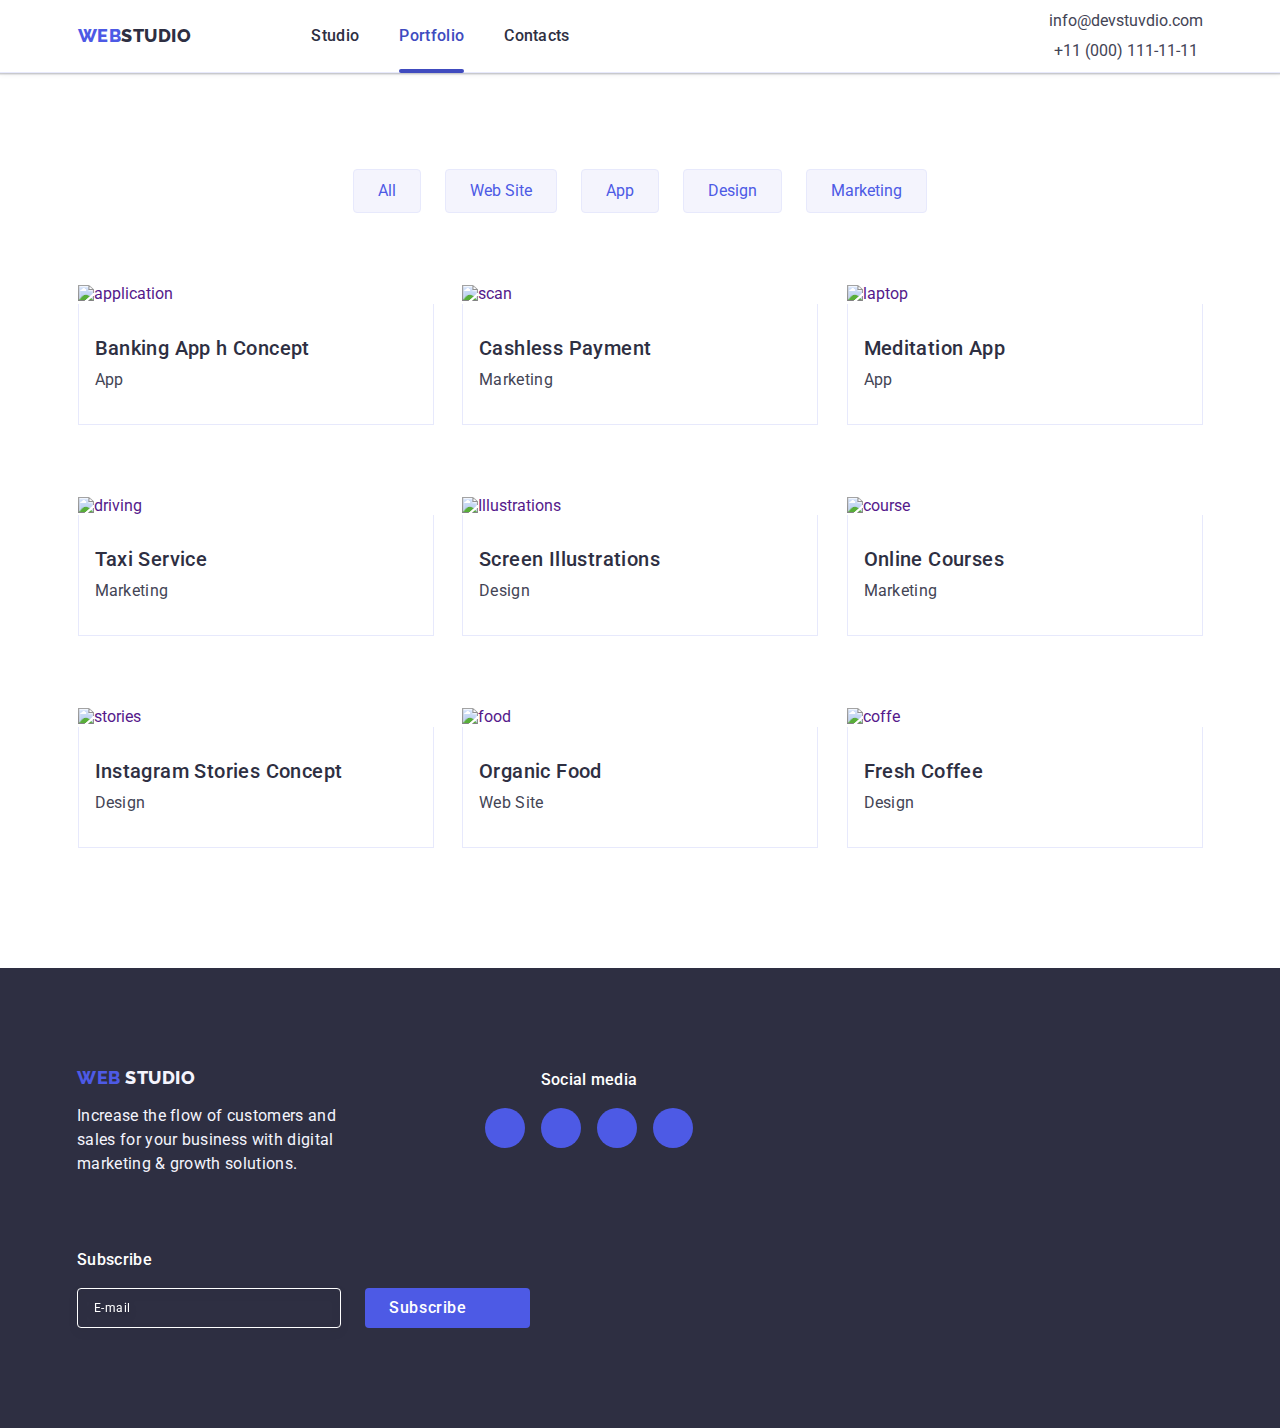
==== commit e4c76f57: "исправил основные  ошибки после ментора" ====
--- a/portfolio.html
+++ b/portfolio.html
@@ -20,7 +20,7 @@
 <body>
   <!-- header  -->
   <header class="header">
-    <div class="container">
+    <div class="container container-portfolio">
       <nav class="portfolio-nav">
         <a href="./index.html" class="link logo">web <span class="logo-span">studio</span></a>
 
@@ -32,6 +32,11 @@
 
 
       </nav>
+      <button type="button" class="btn-burger" data-modal-open-burger>
+        <svg width="32" height="22" class="burger">
+          <use href="./images/burger.svg#icon-burger"></use>
+        </svg>
+      </button>
 
 
       <address class="address">
@@ -46,12 +51,78 @@
       </address>
     </div>
 
+    <div class="mobile-menu" data-modal-burger>
+      <div class="container mobile-menu-container">
+        <button class="mobile-menu-close-btn" data-modal-close-burger>
+          <svg width="8" height="8" class="mobile-menu-close-icon">
+
+            <use href="./images/close-burger.svg#icon-close-burger"></use>
+
+          </svg>
+        </button>
+
+
+
+
+
+        <ul class="list mobile-modal ">
+          <li class="mobile-modal-item"><a href="./index.html" class="link mobile-menu-link backlight-page">Studio</a>
+          </li>
+          <li class="mobile-modal-item"><a href="./portfolio.html" class="link mobile-menu-link">Portfolio</a></li>
+          <li class="mobile-modal-item"><a href="" class="link mobile-menu-link">Contacts</a></li>
+        </ul>
+        <div class="low-nav">
+
+          <ul class=" list modal-address">
+            <li>
+              <a href="tel:+11(000)111-11-11" class="link modal-tel">+11 (000) 111-11-11</a>
+            </li>
+            <li>
+              <a href="mailto:info@devstuvdio.com" class="link  modal-email">info@devstuvdio.com</a>
+            </li>
+          </ul>
+
+
+
+          <ul class="modal-nav list">
+            <li class="item-svg-modal">
+              <a href="" class="icon-svg-modal">
+                <svg class="fill-modal-svg" width="16" height="16">
+                  <use href="./images/icons.svg#icon-instagram"></use>
+                </svg>
+              </a>
+            </li>
+            <li class="item-svg-modal">
+              <a href="" class="icon-svg-modal">
+                <svg class="fill-modal-svg" width="16" height="16">
+                  <use href="./images/icons.svg#icon-twitter"></use>
+                </svg>
+              </a>
+            </li>
+            <li class="item-svg-modal">
+              <a href="" class="icon-svg-modal">
+                <svg class="fill-modal-svg" width="16" height="16">
+                  <use href="./images/icons.svg#icon-facebook"></use>
+                </svg>
+              </a>
+            </li>
+            <li class="item-svg-modal">
+              <a href="" class="icon-svg-modal">
+                <svg class="fill-modal-svg" width="16" height="16">
+                  <use href="./images/icons.svg#icon-linkedin"></use>
+                </svg>
+              </a>
+            </li>
+          </ul>
+        </div>
+      </div>
+
 
   </header>
   <main>
     <!-- main content -->
     <section class="section-portfolio">
-      <div class="container  content-wrap">
+      <div class="container container-portfolio content-wrap">
 
         <h1 class="visually-hidden">Gallery</h1>
 
@@ -235,7 +306,7 @@
   </main>
   <!-- footer -->
   <footer class="footer">
-    <div class="container footer-content">
+    <div class="container footer-content portfolio-footer ">
       <div class="footer-wrap-text">
         <a href="./index.html" class="logo-footer link">web <span class="logo-span-footer">Studio</span> </a>
         <p class="footer-text">Increase the flow of customers and sales for your business with digital marketing &
@@ -295,7 +366,7 @@
       </div>
     </div>
   </footer>
-
+  <script src="./js/mobile-menu.js"></script>
 </body>
 
 </html>--- a/css/style.css
+++ b/css/style.css
@@ -1,4 +1,4 @@
-    /* --accent-color: #4d5ae5;
+       /* --accent-color: #4d5ae5;
     --background-button: #F4F4FD;
     --text-footer: #F4F4FD;
     --background-employee: #F4F4FD;
@@ -10,285 +10,286 @@
 
     */
 
-    /* ..... */
-
-
-    :root {
-        --primary-color: #2e2f42;
-        --secondary-color: #F4F4FD;
-        --accent-color: #4d5ae5;
-        --text-color: #434455;
-        --hover-color: #404bbf;
-        --white-color: #ffffff;
-        --costumers-color: #8E8F99;
-        --cubic-bezier: cubic-bezier(0.4, 0, 0.2, 1);
-        --modal-color: #8e8f99;
-    }
-
-    html {
-        box-sizing: border-box;
-    }
-
-    *,
-    *::before,
-    *::after {
-        box-sizing: inherit;
-    }
-
-    body {
-        font-family: "Roboto", sans-serif;
-        color: #434455;
-        background-color: var(--white-color);
-    }
-
-
-
-
-
-    h1,
-    h2,
-    h3,
-    h4,
-    h5,
-    h6,
-    p,
-    ul {
-        margin: 0;
-        padding: 0;
-    }
-
-
-
-
-
-
-
-    /* читка для списка  */
-    .list {
-        list-style: none;
-    }
-
-    /* читка для ссылок */
-    .link {
-        text-decoration: none;
-        font-style: normal;
-    }
-
-    /* чистка нижнего отступа в картинках */
-    .img-clean {
-        display: block;
-    }
-
-    /* скрытие заголовка  */
-
-    .visually-hidden {
-        position: absolute;
-        max-width: 1px;
-        height: 1px;
-        margin: -1px;
-        border: 0;
-        padding: 0;
-
-        white-space: nowrap;
-        clip-path: inset(100%);
-        clip: rect(0 0 0 0);
-        overflow: hidden;
-    }
-
-    /* main page -  header  */
-    .header {
-        background-color: var(--white-color);
-
-        border-bottom: 1px solid #e7e9fc;
-        box-shadow: 0px 2px 1px rgba(46, 47, 66, 0.08), 0px 1px 1px rgba(46, 47, 66, 0.16), 0px 1px 6px rgba(46, 47, 66, 0.08);
-    }
-
-    .container {
-        max-width: 1158px;
-        padding-left: 15px;
-        padding-right: 15px;
-        margin: 0 auto;
-        display: flex;
-
-
-    }
-
-    .nav-items {
-        display: flex;
-        align-items: center;
-        flex-wrap: wrap;
-    }
-
-    .logo {
-        display: flex;
-        align-items: center;
-        padding-top: 24px;
-        padding-bottom: 24px;
-        margin-right: 76px;
-        color: var(--accent-color);
-        font-size: 18px;
-        font-family: Raleway, sans-serif;
-        font-weight: 800;
-        line-height: 1.16;
-        letter-spacing: 0.54px;
-        text-transform: uppercase;
-    }
-
-    .logo-span {
-        color: var(--primary-color);
-
-    }
-
-    .nav {
-        align-items: center;
-
-
-        display: flex;
-        color: var(--primary-color);
-        font-size: 16px;
-        font-weight: 500;
-        line-height: 1.5;
-        letter-spacing: 0.32px;
-
-    }
-
-    .nav-item:not(:last-child) {
-        margin-right: 40px;
-    }
-
-    .backlight-page::after {
-        content: '';
-        display: block;
-        position: absolute;
-        left: 0;
-        bottom: -1px;
-        height: 4px;
-        border-radius: 2px;
-        width: 100%;
-        background-color: #404bbf;
-
-    }
-
-
-
-    .mobile-menu-container {
-        display: none;
-    }
-
-
-
-
-
-
-
-
-    .nav-list {
-        display: flex;
-        align-items: center;
-    }
-
-    .nav, .address {
-        display: flex;
-    }
-
-
-
-
-
-
-
-    .address {
-        display: flex;
-        align-items: center;
-
-        margin-left: auto;
-        color: var(--text-color);
-        font-weight: 400;
-
-    }
-
-    .address-item {
-        margin-right: 40px;
-
-    }
-
-    .address-item:last-child {
-        margin-right: 0px;
-    }
-
-
-
-
-
-    .nav-link {
-        display: block;
-        position: relative;
-        padding-top: 24px;
-        padding-bottom: 24px;
-
-        color: var(--primary-color);
-        font-size: 16px;
-        line-height: 1.5;
-        letter-spacing: 0.32px;
-
-        transition-property: color;
-        transition-duration: 250ms;
-        transition-timing-function: cubic-bezier(0.4, 0, 0.2, 1);
-    }
-
-    .backlight-page::after {
-        content: '';
-        display: block;
-        position: absolute;
-        left: 0;
-        bottom: -1px;
-        height: 4px;
-        border-radius: 2px;
-        max-width: 100%;
-        background-color: #404bbf;
-    }
-
-    .backlight-page {
-        color: #404bbf;
-    }
-
-    .address-link {
-        display: block;
-        padding-top: 24px;
-        padding-bottom: 24px;
-        color: var(--text-color);
-        transition-property: color;
-        transition-duration: 250ms;
-        transition-timing-function: cubic-bezier(0.4, 0, 0.2, 1);
-    }
-
-    .nav-link:hover {
-        color: var(--hover-color);
-    }
-
-    .address-link:hover {
-        color: var(--hover-color);
-    }
-
-    /* main-page banner */
-    .section-banner {
-        text-align: center;
-        padding-top: 188px;
-        padding-bottom: 188px;
-        border-top: 1px solid #E7E9FC;
-        background-color: var(--primary-color);
-        /* background-image: linear-gradient(rgba(46, 47, 66, 0.7), rgba(46, 47, 66, 0.7)), url(../images/main-page/people-office.jpg); */
-        background-repeat: no-repeat;
-        background-position: center;
-        background-size: cover;
-        max-width: 1440px;
-        height: 600px;
-        margin-right: auto;
-        margin-left: auto;
-    }
-
-
-    /* @media screen and (min-device-pixel-ratio: 2) and (min-width:1159px),
+       /* ..... */
+
+
+       :root {
+           --primary-color: #2e2f42;
+           --secondary-color: #F4F4FD;
+           --accent-color: #4d5ae5;
+           --text-color: #434455;
+           --hover-color: #404bbf;
+           --white-color: #ffffff;
+           --costumers-color: #8E8F99;
+           --cubic-bezier: cubic-bezier(0.4, 0, 0.2, 1);
+           --modal-color: #8e8f99;
+       }
+
+       html {
+
+           box-sizing: border-box;
+       }
+
+       *,
+       *::before,
+       *::after {
+           box-sizing: inherit;
+       }
+
+       body {
+           font-family: "Roboto", sans-serif;
+           color: #434455;
+           background-color: var(--white-color);
+       }
+
+
+
+
+
+       h1,
+       h2,
+       h3,
+       h4,
+       h5,
+       h6,
+       p,
+       ul {
+           margin: 0;
+           padding: 0;
+       }
+
+
+
+
+
+
+
+       /* читка для списка  */
+       .list {
+           list-style: none;
+       }
+
+       /* читка для ссылок */
+       .link {
+           text-decoration: none;
+           font-style: normal;
+       }
+
+       /* чистка нижнего отступа в картинках */
+       .img-clean {
+           display: block;
+       }
+
+       /* скрытие заголовка  */
+
+       .visually-hidden {
+           position: absolute;
+           max-width: 1px;
+           height: 1px;
+           margin: -1px;
+           border: 0;
+           padding: 0;
+
+           white-space: nowrap;
+           clip-path: inset(100%);
+           clip: rect(0 0 0 0);
+           overflow: hidden;
+       }
+
+       /* main page -  header  */
+       .header {
+           background-color: var(--white-color);
+
+           border-bottom: 1px solid #e7e9fc;
+           box-shadow: 0px 2px 1px rgba(46, 47, 66, 0.08), 0px 1px 1px rgba(46, 47, 66, 0.16), 0px 1px 6px rgba(46, 47, 66, 0.08);
+       }
+
+       .container {
+           max-width: 1158px;
+           padding-left: 15px;
+           padding-right: 15px;
+           margin: 0 auto;
+           display: flex;
+
+
+       }
+
+       .nav-items {
+           /* display: flex; */
+           align-items: center;
+           flex-wrap: wrap;
+       }
+
+       .logo {
+           display: flex;
+           align-items: center;
+           padding-top: 24px;
+           padding-bottom: 24px;
+           margin-right: 76px;
+           color: var(--accent-color);
+           font-size: 18px;
+           font-family: Raleway, sans-serif;
+           font-weight: 800;
+           line-height: 1.16;
+           letter-spacing: 0.54px;
+           text-transform: uppercase;
+       }
+
+       .logo-span {
+           color: var(--primary-color);
+
+       }
+
+       .nav {
+           align-items: center;
+
+
+           /* display: flex; */
+           color: var(--primary-color);
+           font-size: 16px;
+           font-weight: 500;
+           line-height: 1.5;
+           letter-spacing: 0.32px;
+
+       }
+
+       .nav-item:not(:last-child) {
+           margin-right: 40px;
+       }
+
+       .backlight-page::after {
+           content: '';
+           display: block;
+           position: absolute;
+           left: 0;
+           bottom: -1px;
+           height: 4px;
+           border-radius: 2px;
+           width: 100%;
+           background-color: #404bbf;
+
+       }
+
+
+
+       .mobile-menu-container {
+           display: none;
+       }
+
+
+
+
+
+
+
+
+       .nav-list {
+           /* display: flex; */
+           align-items: center;
+       }
+
+       .nav, .address {
+           /* display: flex; */
+       }
+
+
+
+
+
+
+
+       .address {
+           /* display: flex; */
+           align-items: center;
+
+           margin-left: auto;
+           color: var(--text-color);
+           font-weight: 400;
+
+       }
+
+       .address-item {
+           margin-right: 40px;
+
+       }
+
+       .address-item:last-child {
+           margin-right: 0px;
+       }
+
+
+
+
+
+       .nav-link {
+           display: block;
+           position: relative;
+           padding-top: 24px;
+           padding-bottom: 24px;
+
+           color: var(--primary-color);
+           font-size: 16px;
+           line-height: 1.5;
+           letter-spacing: 0.32px;
+
+           transition-property: color;
+           transition-duration: 250ms;
+           transition-timing-function: cubic-bezier(0.4, 0, 0.2, 1);
+       }
+
+       .backlight-page::after {
+           content: '';
+           display: block;
+           position: absolute;
+           left: 0;
+           bottom: -1px;
+           height: 4px;
+           border-radius: 2px;
+           max-width: 100%;
+           background-color: #404bbf;
+       }
+
+       .backlight-page {
+           color: #404bbf;
+       }
+
+       .address-link {
+           display: block;
+           padding-top: 24px;
+           padding-bottom: 24px;
+           color: var(--text-color);
+           transition-property: color;
+           transition-duration: 250ms;
+           transition-timing-function: cubic-bezier(0.4, 0, 0.2, 1);
+       }
+
+       .nav-link:hover, :focus {
+           color: var(--hover-color);
+       }
+
+       .address-link:hover, :focus {
+           color: var(--hover-color);
+       }
+
+       /* main-page banner */
+       .section-banner {
+           text-align: center;
+           padding-top: 188px;
+           padding-bottom: 188px;
+           border-top: 1px solid #E7E9FC;
+           background-color: var(--primary-color);
+           /* background-image: linear-gradient(rgba(46, 47, 66, 0.7), rgba(46, 47, 66, 0.7)), url(../images/main-page/people-office.jpg); */
+           background-repeat: no-repeat;
+           background-position: center;
+           background-size: cover;
+           max-width: 1440px;
+           height: 600px;
+           margin-right: auto;
+           margin-left: auto;
+       }
+
+
+       /* @media screen and (min-device-pixel-ratio: 2) and (min-width:1159px),
     screen and (min-resolution:192dpi) and (min-width:1159px),
     screen and (min-resolution: 2dppx) and (min-width:1159px) {
         .section-banner {
@@ -302,954 +303,959 @@
 
     } */
 
-    .section {
-        display: flex;
-        flex-wrap: wrap;
-        padding-top: 120px;
-        padding-bottom: 120px;
-
-    }
-
-    .caption {
-        max-width: 496px;
-        margin-bottom: 48px;
-        margin-right: auto;
-        margin-left: auto;
-        font-size: 56px;
-        line-height: 1.07;
-        letter-spacing: 0.02em;
-        color: var(--white-color);
-    }
-
-    .btn-banner {
-        display: block;
-        background-color: var(--accent-color);
-        font-family: "Roboto", sans-serif;
-        font-weight: 500;
-        font-size: 16px;
-        line-height: 1.5;
-        letter-spacing: 0.04em;
-        color: var(--white-color);
-        cursor: pointer;
-        border-radius: 4px;
-        min-width: 169px;
-        padding: 16px 31px;
-        border: transparent;
-        margin-top: 48px;
-        height: 56px;
-        margin: 0 auto;
-        transition: background-color 250ms cubic-bezier(0.4, 0, 0.2, 1);
-
-
-    }
-
-    .btn-banner:hover,
-    .btn-banner:focus {
-        background-color: var(--hover-color);
-        color: var(--white-color);
-    }
-
-    /* -main-page our-goal */
-    .icon-container {
-        outline: 1px solid tomato;
-        display: flex;
-        align-items: center;
-        justify-content: center;
-        height: 112px;
-        max-width: 264px;
-        background-color: var(--secondary-color);
-        border-radius: 4px;
-        margin-bottom: 8px;
-        color: #31d0aa;
-
-    }
-
-    .icon .letter {
-        fill: currentColor;
-    }
-
-    .headline {
-        font-size: 36px;
-        line-height: 1.11;
-        text-align: center;
-        letter-spacing: 0.02em;
-        text-transform: capitalize;
-        color: var(--primary-color);
-        margin-bottom: 72px;
-    }
-
-    .items-our-goal {
-        display: flex;
-        flex-wrap: wrap;
-        justify-content: space-between;
-        margin-right: 24px;
-    }
-
-    .items-our-goal:last-child {
-        margin-right: 0px;
-    }
-
-    .items-goal {
-        max-width: calc((100% - 72px) / 4);
-        margin-right: 24px;
-    }
-
-    .items-goal:last-child {
-        margin-right: 0px;
-    }
-
-    .contaner-svg-goal {
-        display: flex;
-        justify-content: center;
-        align-items: center;
-        border-radius: 4px;
-        margin-bottom: 8px;
-        max-width: 264px;
-        height: 112px;
-        background-color: var(--secondary-color);
-    }
-
-    .wrap-title {
-        padding: 32px 16px;
-    }
-
-    .title {
-        font-weight: 500;
-        font-size: 20px;
-        line-height: 1.2;
-        color: var(--primary-color);
-        letter-spacing: 0.02em;
-        margin-bottom: 8px;
-    }
-
-    .subtitle {
-        font-size: 16px;
-        line-height: 1.5;
-        letter-spacing: 0.02em;
-    }
-
-    /* main-page  what are we doing  */
-    .our-offer {
-        display: flex;
-
-    }
-
-    .product-items {
-        max-width: calc((100% - 72px) / 3);
-    }
-
-    .product-items:not(:last-child) {
-        margin-right: 24px;
-    }
-
-    .img-flex:not(:last-child) {
-        margin-right: 24px;
-    }
-
-    /* main-page our team  */
-    .section-employee {
-        background-color: var(--secondary-color);
-        display: flex;
-        align-items: center;
-        padding-top: 120px;
-        padding-bottom: 120px;
-    }
-
-    .headline-employee {
-        text-align: center;
-        font-size: 36px;
-        line-height: 1.11;
-        letter-spacing: 0.02em;
-        text-transform: capitalize;
-        color: var(--primary-color);
-
-        margin-bottom: 72px;
-    }
-
-    .items-employee {
-        display: flex;
-        justify-content: center;
-        flex-wrap: wrap;
-        gap: 24px;
-
-    }
-
-    .item-employee {
-        text-align: center;
-        max-width: calc(100% / 2);
-        border-radius: 0px 0px 4px 4px;
-        background-color: var(--white-color);
-        box-shadow: 0px 2px 1px 0px rgba(46, 47, 66, 0.08),
-            0px 1px 1px 0px rgba(46, 47, 66, 0.16),
-            0px 1px 6px 0px rgba(46, 47, 66, 0.08);
-
-    }
-
-    .employee-subtitle {
-        font-size: 16px;
-        line-height: 1.5;
-        letter-spacing: 0.02em;
-    }
-
-    .employee-link {
-        display: flex;
-        justify-content: center;
-        gap: 24px;
-        margin-top: 8px;
-        height: 40px;
-    }
-
-    .item-svg-team {
-        display: flex;
-        justify-content: space-between;
-        align-items: center;
-        height: 40px;
-        max-width: 40px;
-        background-color: var(--accent-color);
-        border-radius: 50%;
-    }
-
-    .fill-employee-svg {
-        fill: var(--secondary-color)
-    }
-
-    .icon-svg-team {
-        display: flex;
-        justify-content: center;
-        align-items: center;
-        width: 40px;
-        height: 100%;
-        background-color: var(--accent-color);
-        border-radius: 50%;
-        transition-property: background-color;
-        transition-duration: 250ms;
-        transition-timing-function: cubic-bezier(0.4, 0, 0.2, 1);
-    }
-
-    .icon-svg-team:hover,
-    .icon-svg-team:focus {
-        background-color: var(--hover-color);
-    }
-
-    /* main page o  */
-    .customer {
-        padding-top: 120px;
-        padding-bottom: 120px;
-    }
-
-    .customer-wrap {
-        display: flex;
-        flex-direction: column;
-
-    }
-
-    .customer-headline {
-        max-width: 1128px;
-        margin-bottom: 72px;
-        font-size: 36px;
-        line-height: 1.11;
-        letter-spacing: 0.02em;
-        text-align: center;
-        text-transform: capitalize;
-        color: var(--primary-color);
-    }
-
-    .customer-items {
-        gap: 24px;
-        display: flex;
-        justify-content: center;
-        flex-wrap: wrap;
-
-    }
-
-    .svg-fill-customer {
-        fill: var(--costumers-color);
-        max-width: 104px;
-        height: 56px;
-    }
-
-
-
-    .item-customer {
-        max-width: calc(100% - 120px / 6);
-        height: 88px;
-    }
-
-    .icon-svg-customer {
-        display: flex;
-        justify-content: center;
-        align-items: center;
-        width: 168px;
-
-        height: 100%;
-        border: 1px solid #8e8f99;
-        border-radius: 4px;
-
-        color: var(--costumers-color);
-        transition: border-color 250ms cubic-bezier(0.4, 0, 0.2, 1), color 250ms cubic-bezier(0.4, 0, 0.2, 1);
-
-
-
-
-    }
-
-    .icon-svg-customer:hover,
-    .icon-svg-customer:focus {
-        border-color: #404bbf;
-        color: #404bbf;
-    }
-
-
-    .svg-fill-customer:hover,
-    .svg-fill-customer:focus {
-        fill: var(--hover-color);
-
-    }
-
-    .svg-fill-customer {
-        fill: currentColor;
-
-
-
-    }
-
-    .logo-footer {
-        display: inline-block;
-        align-items: center;
-
-
-        color: var(--accent-color);
-        font-size: 18px;
-        font-family: Raleway, sans-serif;
-        font-weight: 800;
-        line-height: 1.16;
-        letter-spacing: 0.54px;
-        text-transform: uppercase;
-        margin-bottom: 16px;
-    }
-
-    .footer {
-        background-color: var(--primary-color);
-        padding: 100px 0px;
-        display: flex;
-    }
-
-    .footer .logo {
-        font-family: "Raleway", sans-serif;
-    }
-
-    .footer .logo-span-footer {
-        color: var(--secondary-color);
-        font-family: "Raleway", sans-serif;
-
-    }
-
-    .footer-text {
-        line-height: 1.5;
-        color: var(--secondary-color);
-
-        letter-spacing: 0.02em;
-        max-width: 264px;
-
-    }
-
-    .footer-item-svg {
-        max-width: 40px;
-        height: 40px;
-    }
-
-
-
-
-    .footer-link-svg {
-        display: flex;
-        align-items: center;
-        justify-content: center;
-        background-color: var(--accent-color);
-        width: 40px;
-        height: 100%;
-        border-radius: 50%;
-        transition-property: background-color;
-        transition-duration: 250ms;
-        transition-timing-function: cubic-bezier(0.4, 0, 0.2, 1);
-
-    }
-
-    .footer-svg-fill {
-        max-width: 24px;
-        height: 24px;
-        fill: var(--secondary-color);
-
-    }
-
-    .footer-link-svg:hover,
-    .footer-link-svg:focus {
-        background-color: #31d0aa;
-    }
-
-
-
-
-    /* portfolio  header  */
-
-    .content-wrap {
-        display: block;
-
-    }
-
-    .block-link {
-        display: block;
-        transition: box-shadow 250ms var(--cubic-bezier);
-    }
-
-    /* ховер- карточки  */
-
-
-
-
-    .wrap-descr {
-        position: relative;
-        overflow: hidden;
-    }
-
-
-    .wrap-descr:hover,
-    .wrap-descr:focus {
-        opacity: 1;
-
-
-
-    }
-
-    .product-text {
-        padding-top: 40px;
-        padding-right: 30px;
-        padding-left: 30px;
-        color: var(--secondary-color);
-        position: absolute;
-        top: 0;
-        font-size: 16px;
-        line-height: 1.5;
-        letter-spacing: 0.02em;
-        color: var(--secondary-color);
-        padding: 40px 32px;
-        background-color: #4d5ae5;
-        height: 100%;
-        max-width: 100%;
-        transform: translateY(100%);
-        transition: transform 250ms var(--cubic-bezier);
-    }
-
-    .block-link:hover .product-text {
-        transform: translateY(0%);
-    }
-
-    .block-link:focus .product-text {
-        transform: translateY(0%);
-    }
-
-    .block-link:hover,
-    .block-link:focus {
-
-        box-shadow: 0px 2px 1px 0px rgba(46, 47, 66, 0.08),
-            0px 1px 1px 0px rgba(46, 47, 66, 0.16),
-            0px 1px 6px 0px rgba(46, 47, 66, 0.08);
-
-    }
-
-    .wrap-descr:hover .product-descr {
-        transform: translateY(0%);
-    }
-
-    .portfolio-nav {
-        display: flex;
-        align-items: center;
-    }
-
-    .portfolio-menu {
-        display: flex;
-        margin-right: 40px;
-    }
-
-    .portfolio-menu:last-child {
-        margin-right: 0px;
-    }
-
-    /* portfilio main  */
-    .section-portfolio {
-        padding-top: 96px;
-        padding-bottom: 120px;
-    }
-
-    .buttons-items {
-        display: flex;
-        justify-content: center;
-
-
-        margin-bottom: 72px;
-    }
-
-    .portfolio-btn-item {
-        margin-right: 24px;
-    }
-
-    .portfolio-btn-item:last-child {
-        margin-right: 0px;
-    }
-
-    .portfolio-button {
-        padding-top: 12px;
-        padding-right: 24px;
-        padding-bottom: 12px;
-        padding-left: 24px;
-        border: 1px solid #e7e9fc;
-        border-radius: 4px;
-        color: var(--accent-color);
-        background-color: var(--secondary-color);
-
-
-        transition:
-            color 250ms var(--cubic-bezier),
-            background-color 250ms var(--cubic-bezier),
-            border-color 250ms var(--cubic-bezier),
-            box-shadow 250ms var(--cubic-bezier);
-    }
-
-    .portfolio-button:hover,
-    .portfolio-button:focus {
-        background-color: var(--hover-color);
-        border: 1px solid transparent;
-        cursor: pointer;
-        color: #ffffff;
-        box-shadow: 0px 3px 1px rgba(0, 0, 0, 0.1),
-            0px 2px 1px rgba(0, 0, 0, 0.08),
-            0px 2px 2px rgba(0, 0, 0, 0.12);
-    }
-
-    .portfolio-cards {
-        display: flex;
-        flex-wrap: wrap;
-        row-gap: 48px;
-    }
-
-    .portfolio-item {
-        max-width: calc((100% - 48px) / 3);
-        margin-right: 24px;
-        margin-bottom: 48px;
-    }
-
-    .portfolio-item:nth-last-child(3n + 1) {
-        margin-right: 0px;
-    }
-
-    .portfolio-item:nth-last-child(-n + 3) {
-        margin-bottom: 0px;
-    }
-
-    .portfolio-wrap-title {
-        padding-top: 32px;
-        padding-right: 16px;
-        padding-bottom: 32px;
-        padding-left: 16px;
-        border: 1px solid #e7e9fc;
-        border-top: none;
-    }
-
-    .portfolio-headline {
-        font-weight: 500;
-        font-size: 20px;
-        line-height: 1.2;
-        letter-spacing: 0.02em;
-        color: var(--primary-color);
-        margin-bottom: 8px;
-    }
-
-    .portfolio-subtitle {
-        font-size: 16px;
-        line-height: 1.5;
-        letter-spacing: 0.02em;
-        font-weight: 400;
-        color: var(--text-color);
-    }
-
-    /* portfolio footer  */
-    .footer-content {
-        display: flex;
-        /* align-items: baseline; */
-    }
-
-    .sosial-media {
-        font-weight: 500;
-        font-size: 16px;
-        line-height: 1.5;
-        letter-spacing: 0.02em;
-        color: #ffffff;
-        margin-left: 120px;
-
-    }
-
-    .social-title {
-        margin-bottom: 16px;
-        font-weight: 500;
-        font-size: 16px;
-        line-height: 1.5;
-        letter-spacing: 0.02em;
-        color: var(--white-color);
-    }
-
-    .footer-sosial {
-        display: flex;
-        justify-content: space-between;
-        gap: 16px;
-        max-width: 208px;
-
-    }
-
-    .footer-item {
-        max-width: 40px;
-        height: 40px;
-        margin-right: 16px;
-    }
-
-    /* форма футер  */
-    .footer-form {
-        display: flex;
-        flex-direction: column;
-        margin-left: 80px;
-        max-width: 453px;
-        height: 80px;
-    }
-
-    .subscribe-title-form {
-        margin-bottom: 16px;
-        font-weight: 500;
-        font-size: 16px;
-        line-height: 1.5;
-        letter-spacing: 0.02em;
-        color: var(--white-color);
-
-    }
-
-    .form-footer {
-        display: flex;
-        gap: 24px;
-    }
-
-    .form-email {
-        max-width: 264px;
-        height: 40px;
-        background-color: transparent;
-        border-radius: 4px;
-        border: 1px solid #ffffff;
-        filter: drop-shadow(0px 4px 4px rgba(0, 0, 0, 0.15));
-        color: var(--white-color);
-        font-size: 12px;
-
-        line-height: 1.5;
-        letter-spacing: 0.04em;
-        padding-left: 16px
-    }
-
-    .form-footer input::placeholder {
-        font-size: 12px;
-        font-family: 'Roboto', sans-serif;
-        line-height: 24px;
-        letter-spacing: 0.48px;
-        color: var(--white-color);
-    }
-
-    .btn-footer {
-        display: flex;
-        justify-content: center;
-        align-items: center;
-        background-color: var(--accent-color);
-
-        font-family: "Roboto", sans-serif;
-        font-weight: 500;
-        font-size: 16px;
-        line-height: 1.5;
-        letter-spacing: 0.04em;
-        color: var(--white-color);
-        cursor: pointer;
-        border: none;
-        border-radius: 4px;
-        min-width: 165px;
-        height: 40px;
-        padding: 8px 24px;
-        border: transparent;
-        margin-top: 48px;
-        margin: 0 auto;
-        transition: background-color 250ms cubic-bezier(0.4, 0, 0.2, 1);
-    }
-
-    .icon-send {
-        max-width: 24px;
-        height: 24px;
-        margin-left: 16px;
-        fill: #ffffff;
-
-    }
-
-    /* модальное окно банер  */
-    .backdrop {
-
-        position: fixed;
-        top: 0;
-        left: 0;
-        width: 100%;
-        height: 100%;
-        background-color: rgba(46, 47, 66, 0.4);
-        transition: opacity 250ms cubic-bezier(0.4, 0, 0.2, 1), visibility 250ms cubic-bezier(0.4, 0, 0.2, 1);
-    }
-
-    .is-hidden {
-        opacity: 0;
-        visibility: hidden;
-        pointer-events: none;
-    }
-
-    .modal-window {
-        /* position: fixed; */
-        position: absolute;
-        top: 50%;
-        left: 50%;
-        transform: translate(-50%, -50%) scale(1);
-        padding: 72px 24px 24px 24px;
-        max-width: 408px;
-        min-height: 584px;
-        background: #fcfcfc;
-        box-shadow: 0px 1px 1px rgba(0, 0, 0, 0.14), 0px 1px 3px rgba(0, 0, 0, 0.12), 0px 2px 1px rgba(0, 0, 0, 0.2);
-        border-radius: 4px;
-        transition: transform 250ms cubic-bezier(0.4, 0, 0.2, 1);
-
-    }
-
-    .modal-btn {
-        display: flex;
-        align-items: center;
-        position: absolute;
-        justify-content: center;
-
-        padding: 8px;
-        top: 24px;
-        right: 24px;
-        max-width: 24px;
-        height: 24px;
-        border-radius: 50%;
-
-        background-color: #e7e9fc;
-        border: 1px solid rgba(0, 0, 0, 0.1);
-        cursor: pointer;
-        transition: background-color 250ms cubic-bezier(0.4, 0, 0.2, 1), border 250ms cubic-bezier(0.4, 0, 0.2, 1);
-
-    }
-
-    .modal-btn:hover {
-        background-color: var(--hover-color);
-        border: none;
-    }
-
-    .modal-btn:focus {
-        background-color: var(--hover-color);
-        border: none;
-    }
-
-    .modal-btn:hover .svg-close-btn {
-        fill: #ffffff;
-    }
-
-    .modal-btn:focus .svg-close-btn {
-        fill: #ffffff;
-    }
-
-    .svg-close-btn {
-        transition: fill 250ms cubic-bezier(0.4, 0, 0.2, 1);
-        vertical-align: center;
-        fill: var(--primary-color);
-    }
-
-    .contact-form {
-        max-width: 360px;
-        color: var(--primary-color);
-        text-align: center;
-        font-size: 16px;
-        font-family: Roboto;
-        font-weight: 500;
-        line-height: 1.5;
-        letter-spacing: 0.02em;
-        margin-bottom: 16px;
-
-    }
-
-    .wrap-user:last-child {
-        margin-bottom: 16px;
-    }
-
-    /* --------------------------------- */
-    /* модальное окно автопроверка  */
-    .form-wrap {
-        margin-bottom: 8px;
-    }
-
-    .form-field {
-        display: block;
-        margin-bottom: 4px;
-        font-size: 12px;
-        line-height: 1.17;
-        letter-spacing: 0.04em;
-        color: var(--modal-color);
-    }
-
-    .wrap-user {
-        position: relative;
-    }
-
-    .wrap-user-comment {
-        margin-bottom: 16px;
-    }
-
-    .input-form {
-        width: 100%;
-        height: 40px;
-        padding-left: 38px;
-        color: #8E8F99;
-        font-size: 12px;
-        font-family: Roboto;
-        line-height: 1.16;
-        letter-spacing: 0.48px;
-        margin: 0;
-        outline: transparent;
-        transition: border-color 250ms var(--cubic-bezier);
-        background-color: transparent;
-        border-radius: 4px;
-        border: 1px solid rgba(46, 47, 66, 0.40);
-
-    }
-
-    /* тут должен быть фокус на инпут,
+       .section {
+           /* display: flex; */
+           flex-wrap: wrap;
+           padding-top: 120px;
+           padding-bottom: 120px;
+
+       }
+
+       .caption {
+           max-width: 496px;
+           margin-bottom: 48px;
+           margin-right: auto;
+           margin-left: auto;
+           font-size: 56px;
+           line-height: 1.07;
+           letter-spacing: 0.02em;
+           color: var(--white-color);
+       }
+
+       .btn-banner {
+           display: block;
+           background-color: var(--accent-color);
+           font-family: "Roboto", sans-serif;
+           font-weight: 500;
+           font-size: 16px;
+           line-height: 1.5;
+           letter-spacing: 0.04em;
+           color: var(--white-color);
+           cursor: pointer;
+           border-radius: 4px;
+           max-width: 169px;
+           padding: 16px 31px;
+           border: transparent;
+           margin-top: 48px;
+           height: 56px;
+           margin: 0 auto;
+           transition: background-color 250ms cubic-bezier(0.4, 0, 0.2, 1);
+
+
+       }
+
+       .btn-banner:hover,
+       .btn-banner:focus {
+           background-color: var(--hover-color);
+           color: var(--white-color);
+       }
+
+       /* -main-page our-goal */
+       .icon-container {
+           outline: 1px solid tomato;
+           /* display: flex; */
+           align-items: center;
+           justify-content: center;
+           height: 112px;
+           max-width: 264px;
+           background-color: var(--secondary-color);
+           border-radius: 4px;
+           margin-bottom: 8px;
+           color: #31d0aa;
+
+       }
+
+       .icon .letter {
+           fill: currentColor;
+       }
+
+       .headline {
+           font-size: 36px;
+           line-height: 1.11;
+           text-align: center;
+           letter-spacing: 0.02em;
+           text-transform: capitalize;
+           color: var(--primary-color);
+           margin-bottom: 72px;
+       }
+
+       .items-our-goal {
+           /* display: flex; */
+           flex-wrap: wrap;
+           justify-content: space-between;
+           margin-right: 24px;
+       }
+
+       .items-our-goal:last-child {
+           margin-right: 0px;
+       }
+
+       .items-goal {
+           max-width: calc((100% - 72px) / 4);
+           margin-right: 24px;
+       }
+
+       .items-goal:last-child {
+           margin-right: 0px;
+       }
+
+       .contaner-svg-goal {
+           /* display: flex; */
+           justify-content: center;
+           align-items: center;
+           border-radius: 4px;
+           margin-bottom: 8px;
+           max-width: 264px;
+           height: 112px;
+           background-color: var(--secondary-color);
+       }
+
+       .wrap-title {
+           padding: 32px 16px;
+       }
+
+       .title {
+           font-weight: 500;
+           font-size: 20px;
+           line-height: 1.2;
+           color: var(--primary-color);
+           letter-spacing: 0.02em;
+           margin-bottom: 8px;
+       }
+
+       .subtitle {
+           font-size: 16px;
+           line-height: 1.5;
+           letter-spacing: 0.01em;
+       }
+
+       /* main-page  what are we doing  */
+       .our-offer {
+           /* display: flex; */
+
+       }
+
+       .product-items {
+           max-width: calc((100% - 72px) / 3);
+       }
+
+       .product-items:not(:last-child) {
+           margin-right: 24px;
+       }
+
+       .img-flex:not(:last-child) {
+           margin-right: 24px;
+       }
+
+       /* main-page our team  */
+       .section-employee {
+           background-color: var(--secondary-color);
+           /* display: flex; */
+           align-items: center;
+           padding-top: 120px;
+           padding-bottom: 120px;
+       }
+
+       .headline-employee {
+           text-align: center;
+           font-size: 36px;
+           line-height: 1.11;
+           letter-spacing: 0.02em;
+           text-transform: capitalize;
+           color: var(--primary-color);
+
+           margin-bottom: 72px;
+       }
+
+       .items-employee {
+           /* display: flex; */
+           justify-content: center;
+           flex-wrap: wrap;
+           gap: 24px;
+
+       }
+
+       .item-employee {
+           text-align: center;
+           max-width: calc(100% / 2);
+           border-radius: 0px 0px 4px 4px;
+           background-color: var(--white-color);
+           box-shadow: 0px 2px 1px 0px rgba(46, 47, 66, 0.08),
+               0px 1px 1px 0px rgba(46, 47, 66, 0.16),
+               0px 1px 6px 0px rgba(46, 47, 66, 0.08);
+
+       }
+
+       .employee-subtitle {
+           font-size: 16px;
+           line-height: 1.5;
+           letter-spacing: 0.02em;
+       }
+
+       .employee-link {
+           display: flex;
+           justify-content: center;
+           gap: 24px;
+           margin-top: 8px;
+           height: 40px;
+       }
+
+       .item-svg-team {
+           /* display: flex; */
+           justify-content: space-between;
+           align-items: center;
+           height: 40px;
+           max-width: 40px;
+           background-color: var(--accent-color);
+           border-radius: 50%;
+       }
+
+       .fill-employee-svg {
+           fill: var(--secondary-color)
+       }
+
+       .icon-svg-team {
+           display: flex;
+           justify-content: center;
+           align-items: center;
+           width: 40px;
+           height: 100%;
+           background-color: var(--accent-color);
+           border-radius: 50%;
+           transition-property: background-color;
+           transition-duration: 250ms;
+           transition-timing-function: cubic-bezier(0.4, 0, 0.2, 1);
+       }
+
+       .icon-svg-team:hover,
+       .icon-svg-team:focus {
+           background-color: var(--hover-color);
+       }
+
+       /* main page o  */
+       .customer {
+           padding-top: 120px;
+           padding-bottom: 120px;
+       }
+
+       .customer-wrap {
+           /* display: flex; */
+           flex-direction: column;
+
+       }
+
+       .customer-headline {
+           max-width: 1128px;
+           margin-bottom: 72px;
+           font-size: 36px;
+           line-height: 1.11;
+           letter-spacing: 0.02em;
+           text-align: center;
+           text-transform: capitalize;
+           color: var(--primary-color);
+       }
+
+       .customer-items {
+           gap: 24px;
+           /* display: flex; */
+           justify-content: center;
+           flex-wrap: wrap;
+
+       }
+
+       .svg-fill-customer {
+           fill: var(--costumers-color);
+           max-width: 104px;
+           height: 56px;
+       }
+
+
+
+       .item-customer {
+           max-width: calc(100% - 120px / 6);
+           height: 88px;
+
+       }
+
+       .icon-svg-customer {
+           display: flex;
+           justify-content: center;
+           align-items: center;
+           width: 168px;
+
+           height: 100%;
+           border: 1px solid #8e8f99;
+           border-radius: 4px;
+           outline: transparent;
+           color: var(--costumers-color);
+           transition: border-color 250ms cubic-bezier(0.4, 0, 0.2, 1), color 250ms cubic-bezier(0.4, 0, 0.2, 1);
+
+
+
+
+       }
+
+       .icon-svg-customer:hover,
+       .icon-svg-customer:focus {
+           border-color: #404bbf;
+           color: #404bbf;
+       }
+
+
+       .svg-fill-customer:hover,
+       .svg-fill-customer:focus {
+           fill: var(--hover-color);
+
+       }
+
+       .svg-fill-customer {
+           fill: currentColor;
+
+
+
+       }
+
+       .logo-footer {
+           display: inline-block;
+           align-items: center;
+
+
+           color: var(--accent-color);
+           font-size: 18px;
+           font-family: Raleway, sans-serif;
+           font-weight: 800;
+           line-height: 1.16;
+           letter-spacing: 0.54px;
+           text-transform: uppercase;
+           margin-bottom: 16px;
+       }
+
+       .footer {
+           background-color: var(--primary-color);
+           padding: 100px 0px;
+           /* display: flex; */
+       }
+
+       .footer .logo {
+           font-family: "Raleway", sans-serif;
+       }
+
+       .footer .logo-span-footer {
+           color: var(--secondary-color);
+           font-family: "Raleway", sans-serif;
+
+       }
+
+       .footer-text {
+           line-height: 1.5;
+           color: var(--secondary-color);
+
+           letter-spacing: 0.02em;
+           max-width: 264px;
+
+       }
+
+       .footer-item-svg {
+           max-width: 40px;
+           height: 40px;
+       }
+
+
+
+
+       .footer-link-svg {
+           display: flex;
+           align-items: center;
+           justify-content: center;
+           background-color: var(--accent-color);
+           width: 40px;
+           height: 100%;
+           border-radius: 50%;
+           transition-property: background-color;
+           transition-duration: 250ms;
+           transition-timing-function: cubic-bezier(0.4, 0, 0.2, 1);
+
+       }
+
+       .footer-svg-fill {
+           max-width: 24px;
+           height: 24px;
+           fill: var(--secondary-color);
+
+       }
+
+       .footer-link-svg:hover,
+       .footer-link-svg:focus {
+           background-color: #31d0aa;
+       }
+
+
+
+
+       /* portfolio  header  */
+
+       .content-wrap {
+           display: block;
+
+       }
+
+       .block-link {
+           display: block;
+           transition: box-shadow 250ms var(--cubic-bezier);
+           outline: transparent;
+       }
+
+       /* ховер- карточки  */
+
+
+
+
+       .wrap-descr {
+           position: relative;
+           overflow: hidden;
+       }
+
+
+       .wrap-descr:hover,
+       .wrap-descr:focus {
+           opacity: 1;
+
+
+
+       }
+
+       .product-text {
+           padding-top: 40px;
+           padding-right: 30px;
+           padding-left: 30px;
+           color: var(--secondary-color);
+           position: absolute;
+           top: 0;
+           font-size: 16px;
+           line-height: 1.5;
+           letter-spacing: 0.02em;
+           color: var(--secondary-color);
+           padding: 40px 32px;
+           background-color: #4d5ae5;
+           height: 100%;
+           max-width: 100%;
+           transform: translateY(100%);
+           transition: transform 250ms var(--cubic-bezier);
+       }
+
+       .block-link:hover .product-text {
+           transform: translateY(0%);
+       }
+
+       .block-link:focus .product-text {
+           transform: translateY(0%);
+       }
+
+       .block-link:hover,
+       .block-link:focus {
+
+           box-shadow: 0px 2px 1px 0px rgba(46, 47, 66, 0.08),
+               0px 1px 1px 0px rgba(46, 47, 66, 0.16),
+               0px 1px 6px 0px rgba(46, 47, 66, 0.08);
+
+       }
+
+       .wrap-descr:hover .product-descr {
+           transform: translateY(0%);
+       }
+
+       .portfolio-nav {
+           width: 100%;
+           display: flex;
+           align-items: center;
+       }
+
+       .portfolio-menu {
+           display: flex;
+           margin-right: 40px;
+       }
+
+       .portfolio-menu:last-child {
+           margin-right: 0px;
+       }
+
+       /* portfilio main  */
+       .section-portfolio {
+           padding-top: 96px;
+           padding-bottom: 120px;
+       }
+
+       .buttons-items {
+           display: flex;
+           justify-content: center;
+
+
+           margin-bottom: 72px;
+       }
+
+       .portfolio-btn-item {
+           margin-right: 24px;
+       }
+
+       .portfolio-btn-item:last-child {
+           margin-right: 0px;
+       }
+
+       .portfolio-button {
+           padding-top: 12px;
+           padding-right: 24px;
+           padding-bottom: 12px;
+           padding-left: 24px;
+           border: 1px solid #e7e9fc;
+           border-radius: 4px;
+           color: var(--accent-color);
+           background-color: var(--secondary-color);
+
+
+           transition:
+               color 250ms var(--cubic-bezier),
+               background-color 250ms var(--cubic-bezier),
+               border-color 250ms var(--cubic-bezier),
+               box-shadow 250ms var(--cubic-bezier);
+       }
+
+       .portfolio-button:hover,
+       .portfolio-button:focus {
+           background-color: var(--hover-color);
+           border: 1px solid transparent;
+           cursor: pointer;
+           color: #ffffff;
+           box-shadow: 0px 3px 1px rgba(0, 0, 0, 0.1),
+               0px 2px 1px rgba(0, 0, 0, 0.08),
+               0px 2px 2px rgba(0, 0, 0, 0.12);
+       }
+
+       .portfolio-cards {
+           display: flex;
+           flex-wrap: wrap;
+           row-gap: 48px;
+       }
+
+       .portfolio-item {
+           max-width: calc((100% - 48px) / 3);
+           margin-right: 24px;
+           margin-bottom: 48px;
+       }
+
+       .portfolio-item:nth-last-child(3n + 1) {
+           margin-right: 0px;
+       }
+
+       .portfolio-item:nth-last-child(-n + 3) {
+           margin-bottom: 0px;
+       }
+
+       .portfolio-wrap-title {
+           padding-top: 32px;
+           padding-right: 16px;
+           padding-bottom: 32px;
+           padding-left: 16px;
+           border: 1px solid #e7e9fc;
+           border-top: none;
+       }
+
+       .portfolio-headline {
+           font-weight: 500;
+           font-size: 20px;
+           line-height: 1.2;
+           letter-spacing: 0.02em;
+           color: var(--primary-color);
+           margin-bottom: 8px;
+       }
+
+       .portfolio-subtitle {
+           font-size: 16px;
+           line-height: 1.5;
+           letter-spacing: 0.02em;
+           font-weight: 400;
+           color: var(--text-color);
+       }
+
+       /* portfolio footer  */
+       .footer-content {
+
+           display: flex;
+           /* align-items: baseline; */
+       }
+
+
+       .sosial-media {
+           font-weight: 500;
+           font-size: 16px;
+           line-height: 1.5;
+           letter-spacing: 0.02em;
+           color: #ffffff;
+           margin-left: 120px;
+
+       }
+
+       .social-title {
+           margin-bottom: 16px;
+           font-weight: 500;
+           font-size: 16px;
+           line-height: 1.5;
+           letter-spacing: 0.02em;
+           color: var(--white-color);
+       }
+
+       .footer-sosial {
+           display: flex;
+           justify-content: space-between;
+           gap: 16px;
+           max-width: 208px;
+
+       }
+
+       .footer-item {
+           max-width: 40px;
+           height: 40px;
+           margin-right: 16px;
+       }
+
+       /* форма футер  */
+       .footer-form {
+           display: flex;
+           flex-direction: column;
+           margin-left: 80px;
+           max-width: 453px;
+           height: 80px;
+       }
+
+       .subscribe-title-form {
+           margin-bottom: 16px;
+           font-weight: 500;
+           font-size: 16px;
+           line-height: 1.5;
+           letter-spacing: 0.02em;
+           color: var(--white-color);
+
+       }
+
+       .form-footer {
+           display: flex;
+           gap: 24px;
+       }
+
+       .form-email {
+           max-width: 264px;
+           height: 40px;
+           background-color: transparent;
+           border-radius: 4px;
+           border: 1px solid #ffffff;
+           filter: drop-shadow(0px 4px 4px rgba(0, 0, 0, 0.15));
+           color: var(--white-color);
+           font-size: 12px;
+
+           line-height: 1.5;
+           letter-spacing: 0.04em;
+           padding-left: 16px
+       }
+
+       .form-footer input::placeholder {
+           font-size: 12px;
+           font-family: 'Roboto', sans-serif;
+           line-height: 24px;
+           letter-spacing: 0.48px;
+           color: var(--white-color);
+       }
+
+       .btn-footer {
+           display: flex;
+           justify-content: center;
+           align-items: center;
+           background-color: var(--accent-color);
+
+           font-family: "Roboto", sans-serif;
+           font-weight: 500;
+           font-size: 16px;
+           line-height: 1.5;
+           letter-spacing: 0.04em;
+           color: var(--white-color);
+           cursor: pointer;
+           border: none;
+           border-radius: 4px;
+           min-width: 165px;
+           height: 40px;
+           padding: 8px 24px;
+           border: transparent;
+           margin-top: 48px;
+           margin: 0 auto;
+           transition: background-color 250ms cubic-bezier(0.4, 0, 0.2, 1);
+       }
+
+       .icon-send {
+           max-width: 24px;
+           height: 24px;
+           margin-left: 16px;
+           fill: #ffffff;
+
+       }
+
+       /* модальное окно банер  */
+       .backdrop {
+
+           position: fixed;
+           top: 0;
+           left: 0;
+           width: 100%;
+           height: 100%;
+           background-color: rgba(46, 47, 66, 0.4);
+           transition: opacity 250ms cubic-bezier(0.4, 0, 0.2, 1), visibility 250ms cubic-bezier(0.4, 0, 0.2, 1);
+       }
+
+       .is-hidden {
+           opacity: 0;
+           visibility: hidden;
+           pointer-events: none;
+       }
+
+       .modal-window {
+
+           position: absolute;
+           top: 50%;
+           left: 50%;
+           transform: translate(-50%, -50%) scale(1);
+           padding: 72px 24px 24px 24px;
+
+
+           background: #fcfcfc;
+           box-shadow: 0px 1px 1px rgba(0, 0, 0, 0.14), 0px 1px 3px rgba(0, 0, 0, 0.12), 0px 2px 1px rgba(0, 0, 0, 0.2);
+           border-radius: 4px;
+           transition: transform 250ms cubic-bezier(0.4, 0, 0.2, 1);
+
+       }
+
+       .modal-btn {
+           display: flex;
+           align-items: center;
+           position: absolute;
+           justify-content: center;
+
+           padding: 8px;
+           top: 24px;
+           right: 24px;
+           max-width: 24px;
+           height: 24px;
+           border-radius: 50%;
+
+           background-color: #e7e9fc;
+           border: 1px solid rgba(0, 0, 0, 0.1);
+           cursor: pointer;
+           transition: background-color 250ms cubic-bezier(0.4, 0, 0.2, 1), border 250ms cubic-bezier(0.4, 0, 0.2, 1);
+
+       }
+
+       .modal-btn:hover {
+           background-color: var(--hover-color);
+           border: none;
+       }
+
+       .modal-btn:focus {
+           background-color: var(--hover-color);
+           border: none;
+       }
+
+       .modal-btn:hover .svg-close-btn {
+           fill: #ffffff;
+       }
+
+       .modal-btn:focus .svg-close-btn {
+           fill: #ffffff;
+       }
+
+       .svg-close-btn {
+           transition: fill 250ms cubic-bezier(0.4, 0, 0.2, 1);
+           vertical-align: center;
+           fill: var(--primary-color);
+       }
+
+       .contact-form {
+           max-width: 360px;
+           color: var(--primary-color);
+           text-align: center;
+           font-size: 16px;
+           font-family: Roboto;
+           font-weight: 500;
+           line-height: 1.5;
+           letter-spacing: 0.02em;
+           margin-bottom: 16px;
+
+       }
+
+       .wrap-user:last-child {
+           margin-bottom: 16px;
+       }
+
+       /* --------------------------------- */
+       /* модальное окно автопроверка  */
+       .form-wrap {
+           margin-bottom: 8px;
+       }
+
+       .form-field {
+           display: block;
+           margin-bottom: 4px;
+           font-size: 12px;
+           line-height: 1.17;
+           letter-spacing: 0.04em;
+           color: var(--modal-color);
+       }
+
+       .wrap-user {
+           position: relative;
+       }
+
+       .wrap-user-comment {
+           margin-bottom: 16px;
+       }
+
+       .input-form {
+           width: 100%;
+           height: 40px;
+           padding-left: 38px;
+           color: #8E8F99;
+           font-size: 12px;
+           font-family: Roboto;
+           line-height: 1.16;
+           letter-spacing: 0.48px;
+           margin: 0;
+           outline: transparent;
+           transition: border-color 250ms var(--cubic-bezier);
+           background-color: transparent;
+           border-radius: 4px;
+           border: 1px solid rgba(46, 47, 66, 0.40);
+
+       }
+
+       /* тут должен быть фокус на инпут,
      он рабоатет но система не пропускает  */
-    .input-form:focus {
-        border-color: var(--accent-color);
-    }
-
-    .icon-modal {
-        position: absolute;
-        fill: var(--primary-color);
-        top: 50%;
-        left: 16px;
-        transform: translateY(-50%);
-        transition: fill 250ms var(--cubic-bezier);
-    }
-
-    /* тут должен быть фокус на инпут,
+       .input-form:focus {
+           border-color: var(--accent-color);
+       }
+
+       .icon-modal {
+           position: absolute;
+           fill: var(--primary-color);
+           top: 50%;
+           left: 16px;
+           transform: translateY(-50%);
+           transition: fill 250ms var(--cubic-bezier);
+       }
+
+       /* тут должен быть фокус на инпут,
      но смета цвета в иконке svg,тоже работает ,
       но система не пропускает  */
 
-    .input-form:focus+.icon-modal {
-        fill: var(--accent-color);
-    }
-
-    .form-wrap-comment {
-        margin-bottom: 16px;
-    }
-
-    .textarea-form {
-
-        padding: 8px 16px;
-        width: 100%;
-        min-height: 120px;
-        border-radius: 4px;
-        outline: transparent;
-        color: rgba(46, 47, 66, 0.40);
-
-        font-size: 12px;
-        font-family: Roboto;
-        border: 1px solid rgba(46, 47, 66, 0.4);
-        letter-spacing: 0.48px;
-        margin-bottom: 16px;
-        line-height: 1.17;
-        background-color: transparent;
-        resize: none;
-        transition: border-color 250ms var(--cubic-bezier);
-
-    }
-
-    /* тут должен быть фокус на инпут,
+       .input-form:focus+.icon-modal {
+           fill: var(--accent-color);
+       }
+
+       .form-wrap-comment {
+           margin-bottom: 16px;
+       }
+
+       .textarea-form {
+
+           padding: 8px 16px;
+           width: 100%;
+           min-height: 120px;
+           border-radius: 4px;
+           outline: transparent;
+           color: rgba(46, 47, 66, 0.40);
+
+           font-size: 12px;
+           font-family: Roboto;
+           border: 1px solid rgba(46, 47, 66, 0.4);
+           letter-spacing: 0.48px;
+           margin-bottom: 16px;
+           line-height: 1.17;
+           background-color: transparent;
+           resize: none;
+           transition: border-color 250ms var(--cubic-bezier);
+
+       }
+
+       /* тут должен быть фокус на инпут,
      он рабоатет но система не пропускает  */
 
-    .textarea-form:focus {
-        border-color: var(--accent-color);
-    }
-
-    .checkbox-container {
-        margin-bottom: 24px;
-    }
-
-    .label-checkbox {
-
-
-        font-size: 12px;
-        line-height: 1.17;
-        letter-spacing: 0.04em;
-        color: var(--modal-color);
-    }
-
-    .checkbox-span {
-
-        display: inline-flex;
-        align-items: center;
-        justify-content: center;
-        border: 1px solid rgba(46, 47, 66, 0.4);
-        width: 16px;
-        height: 16px;
-        border-radius: 2px;
-        fill: transparent;
-        transition: background-color 250ms cubic-bezier(0.4, 0, 0.2, 1), border 250ms cubic-bezier(0.4, 0, 0.2, 1), fill 250ms cubic-bezier(0.4, 0, 0.2, 1);
-
-    }
-
-
-
-
-    .checkbox:checked+.label-checkbox .checkbox-span {
-        background-color: var(--hover-color);
-        border: none;
-        fill: var(--secondary-color);
-
-    }
-
-
-
-    .link-privacy {
-        color: var(--accent-color);
-    }
-
-    .btn-form {
-        display: block;
-        min-width: 169px;
-        min-height: 56px;
-        padding: 16px 32px;
-        margin-top: 24px;
-        margin-right: auto;
-        margin-left: auto;
-        border-radius: 4px;
-        background-color: var(--accent-color);
-        box-shadow: 0px 4px 4px 0px rgba(0, 0, 0, 0.15);
-        color: var(--white-color);
-        text-align: center;
-        cursor: pointer;
-        font-size: 16px;
-        border: transparent;
-        font-weight: 500;
-        line-height: 1.5;
-        letter-spacing: 0.64px;
-        transition: background-color 250ms var(--cubic-bezier);
-
-    }
-
-    .btn-form:hover {
-        cursor: pointer;
-        background-color: var(--hover-color);
-
-
-    }+       .textarea-form:focus {
+           border-color: var(--accent-color);
+       }
+
+       .checkbox-container {
+           margin-bottom: 24px;
+       }
+
+       .label-checkbox {
+
+
+           font-size: 12px;
+           line-height: 1.17;
+           letter-spacing: 0.04em;
+           color: var(--modal-color);
+       }
+
+       .checkbox-span {
+
+           display: inline-flex;
+           align-items: center;
+           justify-content: center;
+           border: 1px solid rgba(46, 47, 66, 0.4);
+           width: 16px;
+           height: 16px;
+           border-radius: 2px;
+           fill: transparent;
+           transition: background-color 250ms cubic-bezier(0.4, 0, 0.2, 1), border 250ms cubic-bezier(0.4, 0, 0.2, 1), fill 250ms cubic-bezier(0.4, 0, 0.2, 1);
+
+       }
+
+
+
+
+       .checkbox:checked+.label-checkbox .checkbox-span {
+           background-color: var(--hover-color);
+           border: none;
+           fill: var(--secondary-color);
+
+       }
+
+
+
+       .link-privacy {
+           color: var(--accent-color);
+       }
+
+       .btn-form {
+           display: block;
+           min-width: 169px;
+           min-height: 56px;
+           padding: 16px 32px;
+           margin-top: 24px;
+           margin-right: auto;
+           margin-left: auto;
+           border-radius: 4px;
+           background-color: var(--accent-color);
+           box-shadow: 0px 4px 4px 0px rgba(0, 0, 0, 0.15);
+           color: var(--white-color);
+           text-align: center;
+           cursor: pointer;
+           font-size: 16px;
+           border: transparent;
+           font-weight: 500;
+           line-height: 1.5;
+           letter-spacing: 0.64px;
+           transition: background-color 250ms var(--cubic-bezier);
+
+       }
+
+       .btn-form:hover {
+           cursor: pointer;
+           background-color: var(--hover-color);
+
+
+       }--- a/css/mobile.css
+++ b/css/mobile.css
@@ -31,7 +31,8 @@
 
 
 
-@media screen and (min-width:320px) and (max-width:767px) {
+@media screen and (max-width:767px) {
+
 
 
   .container {
@@ -40,6 +41,10 @@
     padding-right: 16px;
     margin: 0 auto;
 
+  }
+
+  .container-portfolio {
+    max-width: 428px;
   }
 
   /* ==========/HEADER========= */
@@ -552,6 +557,16 @@
 
 
 
+  .modal-tel {
+    font-size: 36px;
+  }
+
+
+  @media screen and (max-width: 427px) {
+    .modal-tel {
+      font-size: 22px;
+    }
+  }
 
 
 
--- a/css/laptop.css
+++ b/css/laptop.css
@@ -13,11 +13,15 @@
 
   .container {
 
-    max-width: 1158px;
+    max-width: 1157px;
     padding-left: 16px;
     padding-right: 16px;
     margin: 0 auto;
 
+  }
+
+  .container-portfolio {
+    min-width: 1157px;
   }
 
 
@@ -43,6 +47,7 @@
   }
 
 
+
   .backlight-page::after {
     content: '';
     display: block;
@@ -63,9 +68,13 @@
   }
 
   .modal-window {
-    position: fixed;
+    position: absolute;
     transform: translate(-50%, -55%);
 
+  }
+
+  .portfolio-item {
+    max-width: ((100% - 24px) / 3);
   }
 
   .nav-items {
@@ -103,14 +112,19 @@
 
   .footer-content {
 
-    width: 1158px;
-    gap: 100px 120px;
+    min-width: 1158px;
+    column-gap: 0px;
     padding-right: 0px;
     padding-left: 0px;
 
   }
 
+  .portfolio-footer {
+    column-gap: 0px;
+  }
+
   .sosial-media {
+    margin-right: 80px;
     margin-left: 0px;
   }
 
@@ -150,7 +164,9 @@
     margin-right: 0px;
   }
 
-
+  .footer-wrap-text {
+    margin-right: 120px;
+  }
 
   /* ==========/HEADER========= */
 
@@ -173,4 +189,18 @@
 
 
 
+}
+
+
+
+
+
+
+
+
+
+
+
+
+
 }--- a/css/tablet.css
+++ b/css/tablet.css
@@ -12,14 +12,18 @@
 
 
 /* ==========HEADER========= */
-@media screen and (min-width:768px) and (max-width:1157px) {
+@media screen and (min-width:768px) {
   .container {
 
-    max-width: 768px;
+    max-width: 767px;
     padding-left: 16px;
     padding-right: 16px;
     margin: 0 auto;
 
+  }
+
+  .container-portfolio {
+    max-width: 767px;
   }
 
   .backlight-page::after {
@@ -41,6 +45,14 @@
     box-shadow: 0px 2px 1px rgba(46, 47, 66, 0.08), 0px 1px 1px rgba(46, 47, 66, 0.16), 0px 1px 6px rgba(46, 47, 66, 0.08);
   }
 
+  .nav-items {
+    display: flex;
+  }
+
+  .nav {
+    display: flex;
+  }
+
   .mobile-menu-container {
     display: none;
   }
@@ -49,6 +61,9 @@
     display: none;
   }
 
+  .address {
+    display: flex;
+  }
 
   .address>.address {
     flex-direction: column;
@@ -72,7 +87,7 @@
 
 
   .modal-window {
-    position: relative;
+    position: absolute;
     transform: translate(-50%, -55%);
 
   }
@@ -129,6 +144,7 @@
   }
 
   .items-our-goal {
+    display: flex;
     row-gap: 72px;
   }
 
@@ -245,6 +261,7 @@
   }
 
   .form-footer {
+    display: flex;
     flex-direction: row;
   }
 
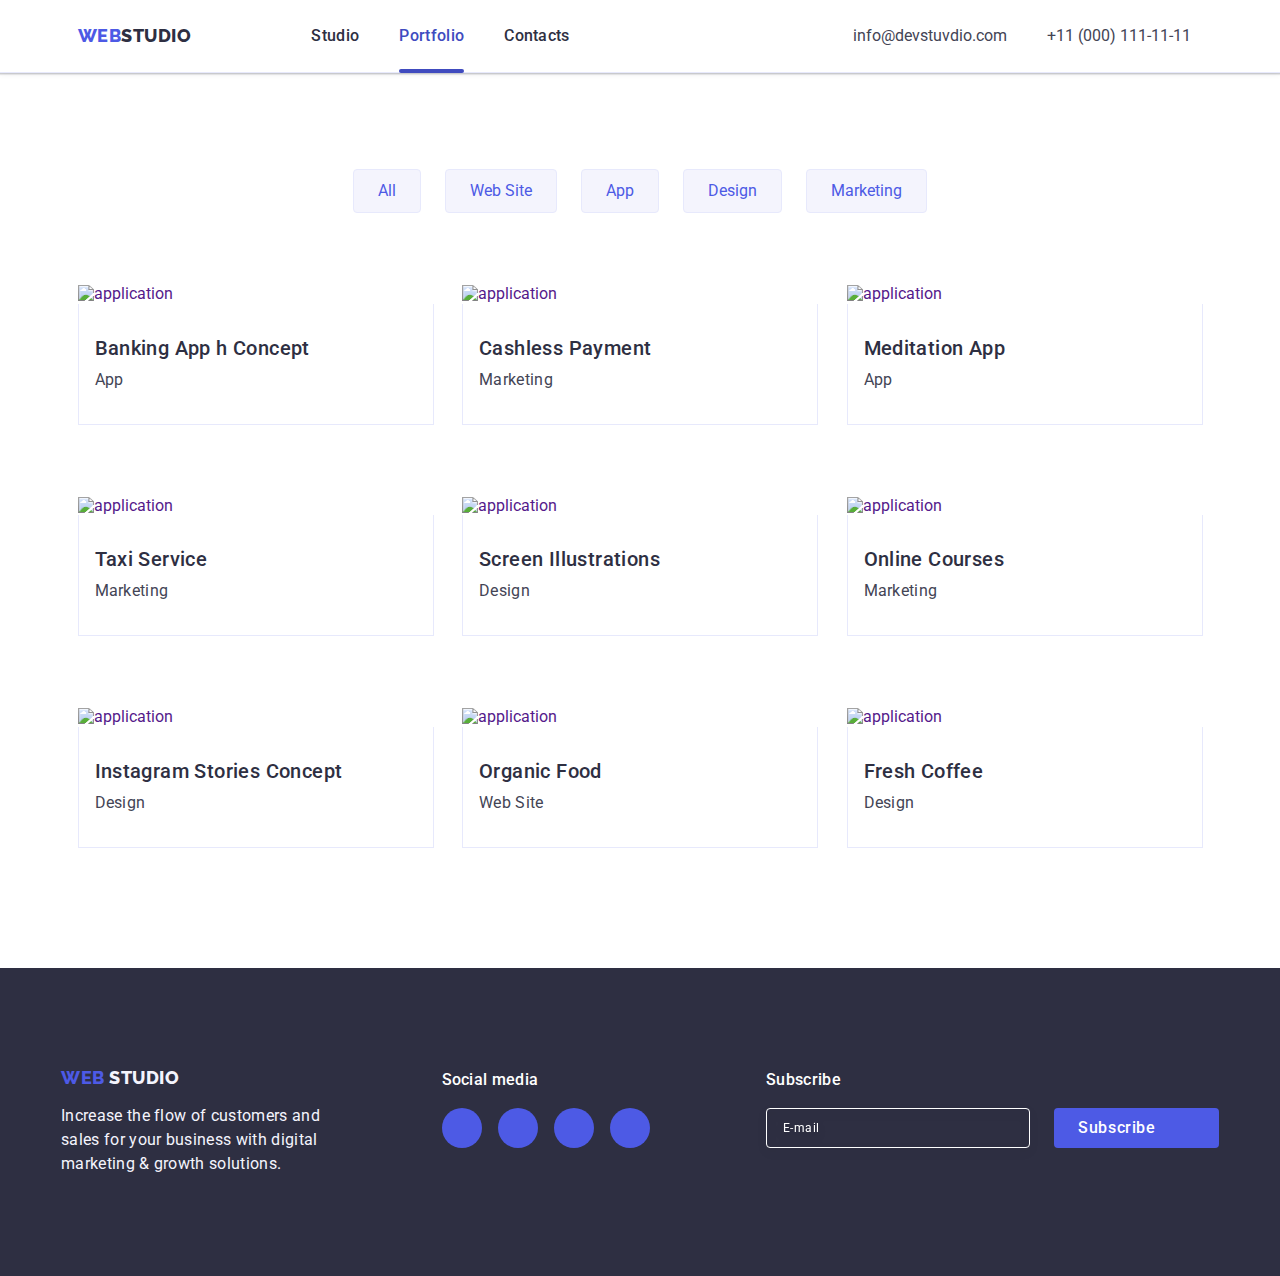
==== commit 31146efa: "исправил замечания после проверки ментора" ====
--- a/portfolio.html
+++ b/portfolio.html
@@ -13,8 +13,8 @@
   <link rel="stylesheet" href="https://cdnjs.cloudflare.com/ajax/libs/modern-normalize/2.0.0/modern-normalize.min.css">
   <link rel="stylesheet" href="./css/style.css">
   <link rel="stylesheet" href="./css/mobile.css">
+  <link rel="stylesheet" href="./css/tablet.css">
   <link rel="stylesheet" href="./css/laptop.css">
-  <link rel="stylesheet" href="./css/tablet.css">
 </head>
 
 <body>
@@ -137,13 +137,40 @@
           <li class="portfolio-item ">
             <a href="" class="link block-link ">
               <div class="wrap-descr">
-                <img class="img-clean" src="./images/portfolio/bank-app.jpg" alt="application" width="360">
-                <!-- <div class="product-descr"> -->
+                <picture>
+                  <source srcset="./images/portfolio/desktop-portfolio-img/desktop-portfolio-cards-01.webp 1x,
+                     ./images/portfolio/desktop-portfolio-img/desktop-portfolio-cards-01@2x.webp 2x"
+                    media="(min-width: 1158px)" type="image/webp" width="360" />
+                  <source srcset="./images/portfolio/desktop-portfolio-img/desktop-portfolio-cards-01.jpg 1x,
+                     ./images/portfolio/desktop-portfolio-img/desktop-portfolio-cards-01@2x.jpg 2x"
+                    media="(min-width: 1158px)" width="360" />
+
+
+                  <source srcset="./images/portfolio/tablet-portfolio-img/tablet-portfolio-cards-01.webp 1x,
+                     ./images/portfolio/tablet-portfolio-img/tablet-portfolio-cards-01@2x.webp 2x"
+                    media="(min-width: 768px)" type="image/webp" width="356" />
+                  <source srcset="./images/portfolio/tablet-portfolio-img/tablet-portfolio-cards-01.jpg 1x,
+                     ./images/portfolio/tablet-portfolio-img/tablet-portfolio-cards-01@2x.jpg 2x"
+                    media="(min-width: 768px)" width="356" />
+
+
+                  <source srcset="./images/portfolio/mobile-portfolio-img/mobile-portfolio-cards-01.webp 1x,
+                     ./images/portfolio/mobile-portfolio-img/img-icon-dif@2x.webp 2x" media="(max-width: 767px)"
+                    type="image/webp" width="396" />
+                  <source srcset="./images/portfolio/mobile-portfolio-img/mobile-portfolio-cards-01.jpg 1x,
+                     ./images/portfolio/mobile-portfolio-img/mobile-portfolio-cards-01@2x.jpg 2x"
+                    media="(max-width: 767px)" width="396" />
+
+                  <img class="img-clean" src="./images/portfolio/desktop-portfolio-img/desktop-portfolio-cards-01.jpg"
+                    alt="application" width="360">
+                </picture>
+
+
                 <p class="product-text">
                   14 Stylish and User-Friendly App Design Concepts · Task Manager App · Calorie Tracker App · Exotic
                   Fruit Ecommerce App ·
                   Cloud Storage App</p>
-                <!-- </div> -->
+
               </div>
 
 
@@ -157,14 +184,40 @@
           <li class="portfolio-item ">
             <a href="" class="link block-link ">
               <div class="wrap-descr">
-                <img class="img-clean" src="./images/portfolio/scan-qr.jpg" alt="scan" width="360">
-                <!-- <div class="product-descr"> -->
+                <picture>
+                  <source srcset="./images/portfolio/desktop-portfolio-img/desktop-portfolio-cards-02.webp 1x,
+                     ./images/portfolio/desktop-portfolio-img/desktop-portfolio-cards-02@2x.webp 2x"
+                    media="(min-width: 1158px)" type="image/webp" width="360" />
+                  <source srcset="./images/portfolio/desktop-portfolio-img/desktop-portfolio-cards-02.jpg 1x,
+                     ./images/portfolio/desktop-portfolio-img/desktop-portfolio-cards-02@2x.jpg 2x"
+                    media="(min-width: 1158px)" width="360" />
+
+
+                  <source srcset="./images/portfolio/tablet-portfolio-img/tablet-portfolio-cards-02.webp 1x,
+                     ./images/portfolio/tablet-portfolio-img/tablet-portfolio-cards-02@2x.webp 2x"
+                    media="(min-width: 768px)" type="image/webp" width="356" />
+                  <source srcset="./images/portfolio/tablet-portfolio-img/tablet-portfolio-cards-02.jpg 1x, 
+                    ./images/portfolio/tablet-portfolio-img/tablet-portfolio-cards-02@2x.jpg 2x"
+                    media="(min-width: 768px)" width="356" />
+
+
+                  <source srcset="./images/portfolio/mobile-portfolio-img/mobile-portfolio-cards-02.webp 1x,
+                     ./images/portfolio/mobile-portfolio-img/img-2-tel@2x.webp 2x" media="(max-width: 767px)"
+                    type="image/webp" width="396" />
+                  <source srcset="./images/portfolio/mobile-portfolio-img/mobile-portfolio-cards-02.jpg 1x,
+                     ./images/portfolio/mobile-portfolio-img/mobile-portfolio-cards-02@2x.jpg 2x"
+                    media="(max-width: 767px)" width="396" />
+
+                  <img class="img-clean" src="./images/portfolio/desktop-portfolio-img/desktop-portfolio-cards-02.jpg"
+                    alt="application" width="360">
+                </picture>
+
                 <p class="product-text">
                   14 Stylish and User-Friendly App Design Concepts · Task Manager App · Calorie Tracker App · Exotic
                   Fruit
                   Ecommerce App ·
                   Cloud Storage App</p>
-                <!-- </div> -->
+
               </div>
               <div class="portfolio-wrap-title">
                 <h2 class="portfolio-headline">Cashless Payment</h2>
@@ -176,13 +229,40 @@
           <li class="portfolio-item">
             <a href="" class="link block-link ">
               <div class="wrap-descr">
-                <img class="img-clean" src="./images/portfolio/laptop.jpg" alt="laptop" width="360">
-                <!-- <div class="product-descr"> -->
+
+                <picture>
+                  <source srcset="./images/portfolio/desktop-portfolio-img/desktop-portfolio-cards-03.webp 1x,
+                     ./images/portfolio/desktop-portfolio-img/desktop-portfolio-cards-03@2x.webp 2x"
+                    media="(min-width: 1158px)" type="image/webp" width="360" />
+                  <source srcset="./images/portfolio/desktop-portfolio-img/desktop-portfolio-cards-03.jpg 1x,
+                     ./images/portfolio/desktop-portfolio-img/desktop-portfolio-cards-03@2x.jpg 2x"
+                    media="(min-width: 1158px)" width="360" />
+
+
+                  <source srcset="./images/portfolio/tablet-portfolio-img/tablet-portfolio-cards-03.webp 1x,
+                     ./images/portfolio/tablet-portfolio-img/tablet-portfolio-cards-03@2x.webp 2x"
+                    media="(min-width: 768px)" type="image/webp" width="356" />
+                  <source srcset="./images/portfolio/tablet-portfolio-img/tablet-portfolio-cards-03.jpg 1x,
+                     ./images/portfolio/tablet-portfolio-img/tablet-portfolio-cards-03@2x.jpg 2x"
+                    media="(min-width: 768px)" width="356" />
+
+
+                  <source srcset="./images/portfolio/mobile-portfolio-img/mobile-portfolio-cards-03.webp 1x,
+                     ./images/portfolio/mobile-portfolio-img/img-3-tel@2x.webp 2x" media="(max-width: 767px)"
+                    type="image/webp" width="396" />
+                  <source srcset="./images/portfolio/mobile-portfolio-img/mobile-portfolio-cards-03.jpg 1x, 
+                    ./images/portfolio/mobile-portfolio-img/mobile-portfolio-cards-03@2x.jpg 2x"
+                    media="(max-width: 767px)" width="396" />
+
+                  <img class="img-clean" src="./images/portfolio/desktop-portfolio-img/desktop-portfolio-cards-03.jpg"
+                    alt="application" width="360">
+                </picture>
+
                 <p class="product-text">14 Stylish and User-Friendly App Design Concepts · Task Manager App · Calorie
                   Tracker App · Exotic Fruit Ecommerce App ·
                   Cloud Storage App
                 </p>
-                <!-- </div> -->
+
               </div>
 
 
@@ -196,12 +276,38 @@
           <li class="portfolio-item">
             <a href="" class="link block-link ">
               <div class="wrap-descr">
-                <img class="img-clean" src="./images/portfolio/driving.jpg" alt="driving" width="360">
-                <!-- <div class="product-descr"> -->
+                <picture>
+                  <source
+                    srcset="./images/portfolio/desktop-portfolio-img/desktop-portfolio-cards-04.webp 1x, ./images/portfolio/desktop-portfolio-img/desktop-portfolio-cards-04@2x.webp 2x"
+                    media="(min-width: 1158px)" type="image/webp" width="360" />
+                  <source
+                    srcset="./images/portfolio/desktop-portfolio-img/desktop-portfolio-cards-04.jpg 1x, ./images/portfolio/desktop-portfolio-img/desktop-portfolio-cards-04@2x.jpg 2x"
+                    media="(min-width: 1158px)" width="360" />
+
+
+                  <source
+                    srcset="./images/portfolio/tablet-portfolio-img/tablet-portfolio-cards-04.webp 1x, ./images/portfolio/tablet-portfolio-img/tablet-portfolio-cards-04@2x.webp 2x"
+                    media="(min-width: 768px)" type="image/webp" width="356" />
+                  <source
+                    srcset="./images/portfolio/tablet-portfolio-img/tablet-portfolio-cards-04.jpg 1x, ./images/portfolio/tablet-portfolio-img/tablet-portfolio-cards-04@2x.jpg 2x"
+                    media="(min-width: 768px)" width="356" />
+
+
+                  <source
+                    srcset="./images/portfolio/mobile-portfolio-img/mobile-portfolio-cards-04.webp 1x, ./images/portfolio/mobile-portfolio-img/img-4-tel@2x.webp 2x"
+                    media="(max-width: 767px)" type="image/webp" width="396" />
+                  <source
+                    srcset="./images/portfolio/mobile-portfolio-img/mobile-portfolio-cards-04.jpg 1x, ./images/portfolio/mobile-portfolio-img/mobile-portfolio-cards-04@2x.jpg 2x"
+                    media="(max-width: 767px)" width="396" />
+
+                  <img class="img-clean" src="./images/portfolio/desktop-portfolio-img/desktop-portfolio-cards-04.jpg"
+                    alt="application" width="360">
+                </picture>
+
                 <p class="product-text">14 Stylish and User-Friendly App Design Concepts · Task Manager App · Calorie
                   Tracker App · Exotic Fruit Ecommerce App ·
                   Cloud Storage App</p>
-                <!-- </div> -->
+
               </div>
 
               <div class="portfolio-wrap-title">
@@ -215,12 +321,44 @@
           <li class="portfolio-item">
             <a href="" class="link block-link ">
               <div class="wrap-descr">
-                <img class="img-clean" src="./images/portfolio/Illustrations.jpg" alt="Illustrations" width="360">
-                <!-- <div class="product-descr"> -->
+                <picture>
+                  <source srcset="./images/portfolio/desktop-portfolio-img/desktop-portfolio-cards-05.webp 1x,
+                    
+                    ./images/portfolio/desktop-portfolio-img/desktop-portfolio-cards-05@2x.webp 2x"
+                    media="(min-width: 1158px)" type="image/webp" width="360" />
+                  <source srcset="./images/portfolio/desktop-portfolio-img/desktop-portfolio-cards-05.jpg 1x,
+                    
+                    ./images/portfolio/desktop-portfolio-img/desktop-portfolio-cards-05@2x.jpg 2x"
+                    media="(min-width: 1158px)" width="360" />
+
+
+                  <source srcset="./images/portfolio/tablet-portfolio-img/tablet-portfolio-cards-05.webp 1x,
+                    
+                    ./images/portfolio/tablet-portfolio-img/tablet-portfolio-cards-05@2x.webp 2x"
+                    media="(min-width: 768px)" type="image/webp" width="356" />
+                  <source srcset="./images/portfolio/tablet-portfolio-img/tablet-portfolio-cards-05.jpg 1x,
+                    
+                    ./images/portfolio/tablet-portfolio-img/tablet-portfolio-cards-05@2x.jpg 2x"
+                    media="(min-width: 768px)" width="356" />
+
+
+                  <source srcset="./images/portfolio/mobile-portfolio-img/mobile-portfolio-cards-05.webp 1x,
+                    
+                    ./images/portfolio/mobile-portfolio-img/img-5-tel@2x.webp 2x" media="(max-width: 767px)"
+                    type="image/webp" width="396" />
+                  <source srcset="./images/portfolio/mobile-portfolio-img/mobile-portfolio-cards-05.jpg 1x,
+                    
+                    ./images/portfolio/mobile-portfolio-img/mobile-portfolio-cards-05@2x.jpg 2x"
+                    media="(max-width: 767px)" width="396" />
+
+                  <img class="img-clean" src="./images/portfolio/desktop-portfolio-img/desktop-portfolio-cards-05.jpg"
+                    alt="application" width="360">
+                </picture>
+
                 <p class="product-text">14 Stylish and User-Friendly App Design Concepts · Task Manager App · Calorie
                   Tracker App · Exotic Fruit Ecommerce App ·
                   Cloud Storage App</p>
-                <!-- </div> -->
+
               </div>
 
               <div class="portfolio-wrap-title">
@@ -232,12 +370,38 @@
           <li class="portfolio-item">
             <a href="" class="link block-link ">
               <div class="wrap-descr">
-                <img class="img-clean" src="./images/portfolio/course.jpg" alt="course" width="360">
-                <!-- <div class="product-descr"> -->
+                <picture>
+                  <source srcset="./images/portfolio/desktop-portfolio-img/desktop-portfolio-cards-06.webp 1x,
+                     ./images/portfolio/desktop-portfolio-img/desktop-portfolio-cards-06@2x.webp 2x"
+                    media="(min-width: 1158px)" type="image/webp" width="360" />
+                  <source srcset="./images/portfolio/desktop-portfolio-img/desktop-portfolio-cards-06.jpg 1x, 
+                    ./images/portfolio/desktop-portfolio-img/desktop-portfolio-cards-06@2x.jpg 2x"
+                    media="(min-width: 1158px)" width="360" />
+
+
+                  <source srcset="./images/portfolio/tablet-portfolio-img/tablet-portfolio-cards-06.webp 1x,
+                     ./images/portfolio/tablet-portfolio-img/tablet-portfolio-cards-06@2x.webp 2x"
+                    media="(min-width: 768px)" type="image/webp" width="356" />
+                  <source srcset="./images/portfolio/tablet-portfolio-img/tablet-portfolio-cards-06.jpg 1x, 
+                    ./images/portfolio/tablet-portfolio-img/tablet-portfolio-cards-06@2x.jpg 2x"
+                    media="(min-width: 768px)" width="356" />
+
+
+                  <source srcset="./images/portfolio/mobile-portfolio-img/mobile-portfolio-cards-06.webp 1x,
+                     ./images/portfolio/mobile-portfolio-img/img-6-tel@2x.webp 2x" media="(max-width: 767px)"
+                    type="image/webp" width="396" />
+                  <source srcset="./images/portfolio/mobile-portfolio-img/mobile-portfolio-cards-06.jpg 1x, 
+                    ./images/portfolio/mobile-portfolio-img/mobile-portfolio-cards-06@2x.jpg 2x"
+                    media="(max-width: 767px)" width="396" />
+
+                  <img class="img-clean" src="./images/portfolio/desktop-portfolio-img/desktop-portfolio-cards-06.jpg"
+                    alt="application" width="360">
+                </picture>
+
                 <p class="product-text">14 Stylish and User-Friendly App Design Concepts · Task Manager App · Calorie
                   Tracker App · Exotic Fruit Ecommerce App ·
                   Cloud Storage App</p>
-                <!-- </div> -->
+
               </div>
               <div class="portfolio-wrap-title">
                 <h2 class="portfolio-headline">Online Courses</h2>
@@ -248,12 +412,39 @@
           <li class="portfolio-item">
             <a href="" class="link block-link ">
               <div class="wrap-descr">
-                <img class="img-clean" src="./images/portfolio/stories.jpg" alt="stories" width="360">
-                <!-- <div class="product-descr"> -->
+                <picture>
+                  <source srcset="./images/portfolio/desktop-portfolio-img/desktop-portfolio-cards-07.webp 1x,
+                     ./images/portfolio/desktop-portfolio-img/desktop-portfolio-cards-07@2x.webp 2x"
+                    media="(min-width: 1158px)" type="image/webp" width="360" />
+                  <source srcset="./images/portfolio/desktop-portfolio-img/desktop-portfolio-cards-07.jpg 1x,
+                     ./images/portfolio/desktop-portfolio-img/desktop-portfolio-cards-07@2x.jpg 2x"
+                    media="(min-width: 1158px)" width="360" />
+
+
+                  <source
+                    srcset="./images/portfolio/tablet-portfolio-img/tablet-portfolio-cards-07.webp 1x, ./images/portfolio/tablet-portfolio-img/tablet-portfolio-cards-07@2x.webp 2x"
+                    media="(min-width: 768px)" type="image/webp" width="356" />
+
+                  <source srcset="./images/portfolio/tablet-portfolio-img/tablet-portfolio-cards-07.jpg 1x, 
+                    ./images/portfolio/tablet-portfolio-img/tablet-portfolio-cards-07@2x.jpg 2x"
+                    media="(min-width: 768px)" width="356" />
+
+
+                  <source srcset="./images/portfolio/mobile-portfolio-img/mobile-portfolio-cards-07.webp 1x,
+                     ./images/portfolio/mobile-portfolio-img/img-7-tel@2x.webp 2x" media="(max-width: 767px)"
+                    type="image/webp" width="396" />
+                  <source srcset="./images/portfolio/mobile-portfolio-img/mobile-portfolio-cards-07.jpg 1x,
+                     ./images/portfolio/mobile-portfolio-img/mobile-portfolio-cards-07@2x.jpg 2x"
+                    media="(max-width: 767px)" width="396" />
+
+                  <img class="img-clean" src="./images/portfolio/desktop-portfolio-img/desktop-portfolio-cards-01.jpg"
+                    alt="application" width="360">
+                </picture>
+
                 <p class="product-text">14 Stylish and User-Friendly App Design Concepts · Task Manager App · Calorie
                   Tracker App · Exotic Fruit Ecommerce App ·
                   Cloud Storage App</p>
-                <!-- </div> -->
+
               </div>
               <div class="portfolio-wrap-title">
                 <h2 class="portfolio-headline">Instagram Stories Concept</h2>
@@ -264,12 +455,44 @@
           <li class="portfolio-item">
             <a href="" class="link block-link ">
               <div class="wrap-descr">
-                <img class="img-clean" src="./images/portfolio/food.jpg" alt="food" width="360">
-                <!-- <div class="product-descr"> -->
+                <picture>
+                  <source srcset="./images/portfolio/desktop-portfolio-img/desktop-portfolio-cards-08.webp 1x,
+                    
+                    ./images/portfolio/desktop-portfolio-img/desktop-portfolio-cards-08@2x.webp 2x"
+                    media="(min-width: 1158px)" type="image/webp" width="360" />
+                  <source srcset="./images/portfolio/desktop-portfolio-img/desktop-portfolio-cards-08.jpg 1x,
+                    
+                    ./images/portfolio/desktop-portfolio-img/desktop-portfolio-cards-08@2x.jpg 2x"
+                    media="(min-width: 1158px)" width="360" />
+
+
+                  <source srcset="./images/portfolio/tablet-portfolio-img/tablet-portfolio-cards-08.webp 1x,
+                    
+                    ./images/portfolio/tablet-portfolio-img/tablet-portfolio-cards-08@2x.webp 2x"
+                    media="(min-width: 768px)" type="image/webp" width="356" />
+                  <source srcset="./images/portfolio/tablet-portfolio-img/tablet-portfolio-cards-08.jpg 1x, 
+                    
+                    ./images/portfolio/tablet-portfolio-img/tablet-portfolio-cards-08@2x.jpg 2x"
+                    media="(min-width: 768px)" width="356" />
+
+
+                  <source srcset="./images/portfolio/mobile-portfolio-img/mobile-portfolio-cards-08.webp 1x,
+                    
+                    ./images/portfolio/mobile-portfolio-img/img-8-tel@2x.webp 2x" media="(max-width: 767px)"
+                    type="image/webp" width="396" />
+                  <source srcset="./images/portfolio/mobile-portfolio-img/mobile-portfolio-cards-08.jpg 1x,
+                    
+                    ./images/portfolio/mobile-portfolio-img/mobile-portfolio-cards-08@2x.jpg 2x"
+                    media="(max-width: 767px)" width="396" />
+
+                  <img class="img-clean" src="./images/portfolio/desktop-portfolio-img/desktop-portfolio-cards-08.jpg"
+                    alt="application" width="360">
+                </picture>
+
                 <p class="product-text">14 Stylish and User-Friendly App Design Concepts · Task Manager App · Calorie
                   Tracker App · Exotic Fruit Ecommerce App ·
                   Cloud Storage App</p>
-                <!-- </div> -->
+
               </div>
               <div class="portfolio-wrap-title">
 
@@ -281,12 +504,39 @@
           <li class="portfolio-item">
             <a href="" class="link block-link ">
               <div class="wrap-descr">
-                <img class="img-clean" src="./images/portfolio/coffe.jpg" alt="coffe" width="360">
-                <!-- <div class="product-descr"> -->
+
+                <picture>
+                  <source srcset="./images/portfolio/desktop-portfolio-img/desktop-portfolio-cards-09.webp 1x, 
+                    ./images/portfolio/desktop-portfolio-img/desktop-portfolio-cards-09@2x.webp 2x"
+                    media="(min-width: 1158px)" type="image/webp" width="360" />
+                  <source srcset="./images/portfolio/desktop-portfolio-img/desktop-portfolio-cards-09.jpg 1x, 
+                    ./images/portfolio/desktop-portfolio-img/desktop-portfolio-cards-09@2x.jpg 2x"
+                    media="(min-width: 1158px)" width="360" />
+
+
+                  <source srcset="./images/portfolio/tablet-portfolio-img/tablet-portfolio-cards-09.webp 1x,
+                     ./images/portfolio/tablet-portfolio-img/tablet-portfolio-cards-09@2x.webp 2x"
+                    media="(min-width: 768px)" type="image/webp" width="356" />
+                  <source srcset="./images/portfolio/tablet-portfolio-img/tablet-portfolio-cards-09.jpg 1x,
+                     ./images/portfolio/tablet-portfolio-img/tablet-portfolio-cards-09@2x.jpg 2x"
+                    media="(min-width: 768px)" width="356" />
+
+
+                  <source srcset="./images/portfolio/mobile-portfolio-img/mobile-portfolio-cards-09.webp 1x, 
+                    ./images/portfolio/mobile-portfolio-img/img-9-tel@2x.webp 2x" media="(max-width: 767px)"
+                    type="image/webp" width="396" />
+                  <source srcset="./images/portfolio/mobile-portfolio-img/mobile-portfolio-cards-09.jpg 1x, 
+                    ./images/portfolio/mobile-portfolio-img/mobile-portfolio-cards-09@2x.jpg 2x"
+                    media="(max-width: 767px)" width="396" />
+
+                  <img class="img-clean" src="./images/portfolio/desktop-portfolio-img/desktop-portfolio-cards-09.jpg"
+                    alt="application" width="360">
+                </picture>
+
                 <p class="product-text">14 Stylish and User-Friendly App Design Concepts · Task Manager App · Calorie
                   Tracker App · Exotic Fruit Ecommerce App ·
                   Cloud Storage App</p>
-                <!-- </div> -->
+
               </div>
               <div class="portfolio-wrap-title">
                 <h2 class="portfolio-headline">Fresh Coffee</h2>
--- a/css/style.css
+++ b/css/style.css
@@ -1,4 +1,9 @@
-       /* --accent-color: #4d5ae5;
+/* @import './mobile.css';
+@import './tablet.css';
+@import './laptop.css'; */
+
+
+/* --accent-color: #4d5ae5;
     --background-button: #F4F4FD;
     --text-footer: #F4F4FD;
     --background-employee: #F4F4FD;
@@ -10,286 +15,288 @@
 
     */
 
-       /* ..... */
-
-
-       :root {
-           --primary-color: #2e2f42;
-           --secondary-color: #F4F4FD;
-           --accent-color: #4d5ae5;
-           --text-color: #434455;
-           --hover-color: #404bbf;
-           --white-color: #ffffff;
-           --costumers-color: #8E8F99;
-           --cubic-bezier: cubic-bezier(0.4, 0, 0.2, 1);
-           --modal-color: #8e8f99;
-       }
-
-       html {
-
-           box-sizing: border-box;
-       }
-
-       *,
-       *::before,
-       *::after {
-           box-sizing: inherit;
-       }
-
-       body {
-           font-family: "Roboto", sans-serif;
-           color: #434455;
-           background-color: var(--white-color);
-       }
-
-
-
-
-
-       h1,
-       h2,
-       h3,
-       h4,
-       h5,
-       h6,
-       p,
-       ul {
-           margin: 0;
-           padding: 0;
-       }
-
-
-
-
-
-
-
-       /* читка для списка  */
-       .list {
-           list-style: none;
-       }
-
-       /* читка для ссылок */
-       .link {
-           text-decoration: none;
-           font-style: normal;
-       }
-
-       /* чистка нижнего отступа в картинках */
-       .img-clean {
-           display: block;
-       }
-
-       /* скрытие заголовка  */
-
-       .visually-hidden {
-           position: absolute;
-           max-width: 1px;
-           height: 1px;
-           margin: -1px;
-           border: 0;
-           padding: 0;
-
-           white-space: nowrap;
-           clip-path: inset(100%);
-           clip: rect(0 0 0 0);
-           overflow: hidden;
-       }
-
-       /* main page -  header  */
-       .header {
-           background-color: var(--white-color);
-
-           border-bottom: 1px solid #e7e9fc;
-           box-shadow: 0px 2px 1px rgba(46, 47, 66, 0.08), 0px 1px 1px rgba(46, 47, 66, 0.16), 0px 1px 6px rgba(46, 47, 66, 0.08);
-       }
-
-       .container {
-           max-width: 1158px;
-           padding-left: 15px;
-           padding-right: 15px;
-           margin: 0 auto;
-           display: flex;
-
-
-       }
-
-       .nav-items {
-           /* display: flex; */
-           align-items: center;
-           flex-wrap: wrap;
-       }
-
-       .logo {
-           display: flex;
-           align-items: center;
-           padding-top: 24px;
-           padding-bottom: 24px;
-           margin-right: 76px;
-           color: var(--accent-color);
-           font-size: 18px;
-           font-family: Raleway, sans-serif;
-           font-weight: 800;
-           line-height: 1.16;
-           letter-spacing: 0.54px;
-           text-transform: uppercase;
-       }
-
-       .logo-span {
-           color: var(--primary-color);
-
-       }
-
-       .nav {
-           align-items: center;
-
-
-           /* display: flex; */
-           color: var(--primary-color);
-           font-size: 16px;
-           font-weight: 500;
-           line-height: 1.5;
-           letter-spacing: 0.32px;
-
-       }
-
-       .nav-item:not(:last-child) {
-           margin-right: 40px;
-       }
-
-       .backlight-page::after {
-           content: '';
-           display: block;
-           position: absolute;
-           left: 0;
-           bottom: -1px;
-           height: 4px;
-           border-radius: 2px;
-           width: 100%;
-           background-color: #404bbf;
-
-       }
-
-
-
-       .mobile-menu-container {
-           display: none;
-       }
-
-
-
-
-
-
-
-
-       .nav-list {
-           /* display: flex; */
-           align-items: center;
-       }
-
-       .nav, .address {
-           /* display: flex; */
-       }
-
-
-
-
-
-
-
-       .address {
-           /* display: flex; */
-           align-items: center;
-
-           margin-left: auto;
-           color: var(--text-color);
-           font-weight: 400;
-
-       }
-
-       .address-item {
-           margin-right: 40px;
-
-       }
-
-       .address-item:last-child {
-           margin-right: 0px;
-       }
-
-
-
-
-
-       .nav-link {
-           display: block;
-           position: relative;
-           padding-top: 24px;
-           padding-bottom: 24px;
-
-           color: var(--primary-color);
-           font-size: 16px;
-           line-height: 1.5;
-           letter-spacing: 0.32px;
-
-           transition-property: color;
-           transition-duration: 250ms;
-           transition-timing-function: cubic-bezier(0.4, 0, 0.2, 1);
-       }
-
-       .backlight-page::after {
-           content: '';
-           display: block;
-           position: absolute;
-           left: 0;
-           bottom: -1px;
-           height: 4px;
-           border-radius: 2px;
-           max-width: 100%;
-           background-color: #404bbf;
-       }
-
-       .backlight-page {
-           color: #404bbf;
-       }
-
-       .address-link {
-           display: block;
-           padding-top: 24px;
-           padding-bottom: 24px;
-           color: var(--text-color);
-           transition-property: color;
-           transition-duration: 250ms;
-           transition-timing-function: cubic-bezier(0.4, 0, 0.2, 1);
-       }
-
-       .nav-link:hover, :focus {
-           color: var(--hover-color);
-       }
-
-       .address-link:hover, :focus {
-           color: var(--hover-color);
-       }
-
-       /* main-page banner */
-       .section-banner {
-           text-align: center;
-           padding-top: 188px;
-           padding-bottom: 188px;
-           border-top: 1px solid #E7E9FC;
-           background-color: var(--primary-color);
-           /* background-image: linear-gradient(rgba(46, 47, 66, 0.7), rgba(46, 47, 66, 0.7)), url(../images/main-page/people-office.jpg); */
-           background-repeat: no-repeat;
-           background-position: center;
-           background-size: cover;
-           max-width: 1440px;
-           height: 600px;
-           margin-right: auto;
-           margin-left: auto;
-       }
-
-
-       /* @media screen and (min-device-pixel-ratio: 2) and (min-width:1159px),
+/* ..... */
+
+
+:root {
+    --primary-color: #2e2f42;
+    --secondary-color: #F4F4FD;
+    --accent-color: #4d5ae5;
+    --text-color: #434455;
+    --hover-color: #404bbf;
+    --white-color: #ffffff;
+    --costumers-color: #8E8F99;
+    --cubic-bezier: cubic-bezier(0.4, 0, 0.2, 1);
+    --modal-color: #8e8f99;
+}
+
+html {
+
+    box-sizing: border-box;
+}
+
+*,
+*::before,
+*::after {
+    box-sizing: inherit;
+}
+
+body {
+    font-family: "Roboto", sans-serif;
+    color: #434455;
+    background-color: var(--white-color);
+}
+
+
+
+
+
+h1,
+h2,
+h3,
+h4,
+h5,
+h6,
+p,
+ul {
+    margin: 0;
+    padding: 0;
+}
+
+
+
+
+
+
+
+/* читка для списка  */
+.list {
+    list-style: none;
+}
+
+/* читка для ссылок */
+.link {
+    text-decoration: none;
+    font-style: normal;
+}
+
+/* чистка нижнего отступа в картинках */
+.img-clean {
+    display: block;
+    height: auto;
+    width: 100%;
+}
+
+/* скрытие заголовка  */
+
+.visually-hidden {
+    position: absolute;
+    max-width: 1px;
+    height: 1px;
+    margin: -1px;
+    border: 0;
+    padding: 0;
+
+    white-space: nowrap;
+    clip-path: inset(100%);
+    clip: rect(0 0 0 0);
+    overflow: hidden;
+}
+
+/* main page -  header  */
+.header {
+    background-color: var(--white-color);
+
+    border-bottom: 1px solid #e7e9fc;
+    box-shadow: 0px 2px 1px rgba(46, 47, 66, 0.08), 0px 1px 1px rgba(46, 47, 66, 0.16), 0px 1px 6px rgba(46, 47, 66, 0.08);
+}
+
+.container {
+    max-width: 1158px;
+    padding-left: 15px;
+    padding-right: 15px;
+    margin: 0 auto;
+    display: flex;
+
+
+}
+
+.nav-items {
+    /* display: flex; */
+    align-items: center;
+    flex-wrap: wrap;
+}
+
+.logo {
+    display: flex;
+    align-items: center;
+    padding-top: 24px;
+    padding-bottom: 24px;
+    margin-right: 76px;
+    color: var(--accent-color);
+    font-size: 18px;
+    font-family: Raleway, sans-serif;
+    font-weight: 800;
+    line-height: 1.16;
+    letter-spacing: 0.54px;
+    text-transform: uppercase;
+}
+
+.logo-span {
+    color: var(--primary-color);
+
+}
+
+.nav {
+    align-items: center;
+
+
+    /* display: flex; */
+    color: var(--primary-color);
+    font-size: 16px;
+    font-weight: 500;
+    line-height: 1.5;
+    letter-spacing: 0.32px;
+
+}
+
+.nav-item:not(:last-child) {
+    margin-right: 40px;
+}
+
+.backlight-page::after {
+    content: '';
+    display: block;
+    position: absolute;
+    left: 0;
+    bottom: -1px;
+    height: 4px;
+    border-radius: 2px;
+    width: 100%;
+    background-color: #404bbf;
+
+}
+
+
+
+.mobile-menu-container {
+    display: none;
+}
+
+
+
+
+
+
+
+
+.nav-list {
+    /* display: flex; */
+    align-items: center;
+}
+
+.nav, .address {
+    /* display: flex; */
+}
+
+
+
+
+
+
+
+.address {
+    /* display: flex; */
+    align-items: center;
+
+    margin-left: auto;
+    color: var(--text-color);
+    font-weight: 400;
+
+}
+
+.address-item {
+    margin-right: 40px;
+
+}
+
+.address-item:last-child {
+    margin-right: 0px;
+}
+
+
+
+
+
+.nav-link {
+    display: block;
+    position: relative;
+    padding-top: 24px;
+    padding-bottom: 24px;
+
+    color: var(--primary-color);
+    font-size: 16px;
+    line-height: 1.5;
+    letter-spacing: 0.32px;
+
+    transition-property: color;
+    transition-duration: 250ms;
+    transition-timing-function: cubic-bezier(0.4, 0, 0.2, 1);
+}
+
+.backlight-page::after {
+    content: '';
+    display: block;
+    position: absolute;
+    left: 0;
+    bottom: -1px;
+    height: 4px;
+    border-radius: 2px;
+    max-width: 100%;
+    background-color: #404bbf;
+}
+
+.backlight-page {
+    color: #404bbf;
+}
+
+.address-link {
+    display: block;
+    padding-top: 24px;
+    padding-bottom: 24px;
+    color: var(--text-color);
+    transition-property: color;
+    transition-duration: 250ms;
+    transition-timing-function: cubic-bezier(0.4, 0, 0.2, 1);
+}
+
+.nav-link:hover, :focus {
+    color: var(--hover-color);
+}
+
+.address-link:hover, :focus {
+    color: var(--hover-color);
+}
+
+/* main-page banner */
+.section-banner {
+    text-align: center;
+    padding-top: 188px;
+    padding-bottom: 188px;
+    border-top: 1px solid #E7E9FC;
+    background-color: var(--primary-color);
+    /* background-image: linear-gradient(rgba(46, 47, 66, 0.7), rgba(46, 47, 66, 0.7)), url(../images/main-page/people-office.jpg); */
+    background-repeat: no-repeat;
+    background-position: center;
+    background-size: cover;
+    max-width: 1440px;
+    height: 600px;
+    margin-right: auto;
+    margin-left: auto;
+}
+
+
+/* @media screen and (min-device-pixel-ratio: 2) and (min-width:1159px),
     screen and (min-resolution:192dpi) and (min-width:1159px),
     screen and (min-resolution: 2dppx) and (min-width:1159px) {
         .section-banner {
@@ -303,959 +310,959 @@
 
     } */
 
-       .section {
-           /* display: flex; */
-           flex-wrap: wrap;
-           padding-top: 120px;
-           padding-bottom: 120px;
-
-       }
-
-       .caption {
-           max-width: 496px;
-           margin-bottom: 48px;
-           margin-right: auto;
-           margin-left: auto;
-           font-size: 56px;
-           line-height: 1.07;
-           letter-spacing: 0.02em;
-           color: var(--white-color);
-       }
-
-       .btn-banner {
-           display: block;
-           background-color: var(--accent-color);
-           font-family: "Roboto", sans-serif;
-           font-weight: 500;
-           font-size: 16px;
-           line-height: 1.5;
-           letter-spacing: 0.04em;
-           color: var(--white-color);
-           cursor: pointer;
-           border-radius: 4px;
-           max-width: 169px;
-           padding: 16px 31px;
-           border: transparent;
-           margin-top: 48px;
-           height: 56px;
-           margin: 0 auto;
-           transition: background-color 250ms cubic-bezier(0.4, 0, 0.2, 1);
-
-
-       }
-
-       .btn-banner:hover,
-       .btn-banner:focus {
-           background-color: var(--hover-color);
-           color: var(--white-color);
-       }
-
-       /* -main-page our-goal */
-       .icon-container {
-           outline: 1px solid tomato;
-           /* display: flex; */
-           align-items: center;
-           justify-content: center;
-           height: 112px;
-           max-width: 264px;
-           background-color: var(--secondary-color);
-           border-radius: 4px;
-           margin-bottom: 8px;
-           color: #31d0aa;
-
-       }
-
-       .icon .letter {
-           fill: currentColor;
-       }
-
-       .headline {
-           font-size: 36px;
-           line-height: 1.11;
-           text-align: center;
-           letter-spacing: 0.02em;
-           text-transform: capitalize;
-           color: var(--primary-color);
-           margin-bottom: 72px;
-       }
-
-       .items-our-goal {
-           /* display: flex; */
-           flex-wrap: wrap;
-           justify-content: space-between;
-           margin-right: 24px;
-       }
-
-       .items-our-goal:last-child {
-           margin-right: 0px;
-       }
-
-       .items-goal {
-           max-width: calc((100% - 72px) / 4);
-           margin-right: 24px;
-       }
-
-       .items-goal:last-child {
-           margin-right: 0px;
-       }
-
-       .contaner-svg-goal {
-           /* display: flex; */
-           justify-content: center;
-           align-items: center;
-           border-radius: 4px;
-           margin-bottom: 8px;
-           max-width: 264px;
-           height: 112px;
-           background-color: var(--secondary-color);
-       }
-
-       .wrap-title {
-           padding: 32px 16px;
-       }
-
-       .title {
-           font-weight: 500;
-           font-size: 20px;
-           line-height: 1.2;
-           color: var(--primary-color);
-           letter-spacing: 0.02em;
-           margin-bottom: 8px;
-       }
-
-       .subtitle {
-           font-size: 16px;
-           line-height: 1.5;
-           letter-spacing: 0.01em;
-       }
-
-       /* main-page  what are we doing  */
-       .our-offer {
-           /* display: flex; */
-
-       }
-
-       .product-items {
-           max-width: calc((100% - 72px) / 3);
-       }
-
-       .product-items:not(:last-child) {
-           margin-right: 24px;
-       }
-
-       .img-flex:not(:last-child) {
-           margin-right: 24px;
-       }
-
-       /* main-page our team  */
-       .section-employee {
-           background-color: var(--secondary-color);
-           /* display: flex; */
-           align-items: center;
-           padding-top: 120px;
-           padding-bottom: 120px;
-       }
-
-       .headline-employee {
-           text-align: center;
-           font-size: 36px;
-           line-height: 1.11;
-           letter-spacing: 0.02em;
-           text-transform: capitalize;
-           color: var(--primary-color);
-
-           margin-bottom: 72px;
-       }
-
-       .items-employee {
-           /* display: flex; */
-           justify-content: center;
-           flex-wrap: wrap;
-           gap: 24px;
-
-       }
-
-       .item-employee {
-           text-align: center;
-           max-width: calc(100% / 2);
-           border-radius: 0px 0px 4px 4px;
-           background-color: var(--white-color);
-           box-shadow: 0px 2px 1px 0px rgba(46, 47, 66, 0.08),
-               0px 1px 1px 0px rgba(46, 47, 66, 0.16),
-               0px 1px 6px 0px rgba(46, 47, 66, 0.08);
-
-       }
-
-       .employee-subtitle {
-           font-size: 16px;
-           line-height: 1.5;
-           letter-spacing: 0.02em;
-       }
-
-       .employee-link {
-           display: flex;
-           justify-content: center;
-           gap: 24px;
-           margin-top: 8px;
-           height: 40px;
-       }
-
-       .item-svg-team {
-           /* display: flex; */
-           justify-content: space-between;
-           align-items: center;
-           height: 40px;
-           max-width: 40px;
-           background-color: var(--accent-color);
-           border-radius: 50%;
-       }
-
-       .fill-employee-svg {
-           fill: var(--secondary-color)
-       }
-
-       .icon-svg-team {
-           display: flex;
-           justify-content: center;
-           align-items: center;
-           width: 40px;
-           height: 100%;
-           background-color: var(--accent-color);
-           border-radius: 50%;
-           transition-property: background-color;
-           transition-duration: 250ms;
-           transition-timing-function: cubic-bezier(0.4, 0, 0.2, 1);
-       }
-
-       .icon-svg-team:hover,
-       .icon-svg-team:focus {
-           background-color: var(--hover-color);
-       }
-
-       /* main page o  */
-       .customer {
-           padding-top: 120px;
-           padding-bottom: 120px;
-       }
-
-       .customer-wrap {
-           /* display: flex; */
-           flex-direction: column;
-
-       }
-
-       .customer-headline {
-           max-width: 1128px;
-           margin-bottom: 72px;
-           font-size: 36px;
-           line-height: 1.11;
-           letter-spacing: 0.02em;
-           text-align: center;
-           text-transform: capitalize;
-           color: var(--primary-color);
-       }
-
-       .customer-items {
-           gap: 24px;
-           /* display: flex; */
-           justify-content: center;
-           flex-wrap: wrap;
-
-       }
-
-       .svg-fill-customer {
-           fill: var(--costumers-color);
-           max-width: 104px;
-           height: 56px;
-       }
-
-
-
-       .item-customer {
-           max-width: calc(100% - 120px / 6);
-           height: 88px;
-
-       }
-
-       .icon-svg-customer {
-           display: flex;
-           justify-content: center;
-           align-items: center;
-           width: 168px;
-
-           height: 100%;
-           border: 1px solid #8e8f99;
-           border-radius: 4px;
-           outline: transparent;
-           color: var(--costumers-color);
-           transition: border-color 250ms cubic-bezier(0.4, 0, 0.2, 1), color 250ms cubic-bezier(0.4, 0, 0.2, 1);
-
-
-
-
-       }
-
-       .icon-svg-customer:hover,
-       .icon-svg-customer:focus {
-           border-color: #404bbf;
-           color: #404bbf;
-       }
-
-
-       .svg-fill-customer:hover,
-       .svg-fill-customer:focus {
-           fill: var(--hover-color);
-
-       }
-
-       .svg-fill-customer {
-           fill: currentColor;
-
-
-
-       }
-
-       .logo-footer {
-           display: inline-block;
-           align-items: center;
-
-
-           color: var(--accent-color);
-           font-size: 18px;
-           font-family: Raleway, sans-serif;
-           font-weight: 800;
-           line-height: 1.16;
-           letter-spacing: 0.54px;
-           text-transform: uppercase;
-           margin-bottom: 16px;
-       }
-
-       .footer {
-           background-color: var(--primary-color);
-           padding: 100px 0px;
-           /* display: flex; */
-       }
-
-       .footer .logo {
-           font-family: "Raleway", sans-serif;
-       }
-
-       .footer .logo-span-footer {
-           color: var(--secondary-color);
-           font-family: "Raleway", sans-serif;
-
-       }
-
-       .footer-text {
-           line-height: 1.5;
-           color: var(--secondary-color);
-
-           letter-spacing: 0.02em;
-           max-width: 264px;
-
-       }
-
-       .footer-item-svg {
-           max-width: 40px;
-           height: 40px;
-       }
-
-
-
-
-       .footer-link-svg {
-           display: flex;
-           align-items: center;
-           justify-content: center;
-           background-color: var(--accent-color);
-           width: 40px;
-           height: 100%;
-           border-radius: 50%;
-           transition-property: background-color;
-           transition-duration: 250ms;
-           transition-timing-function: cubic-bezier(0.4, 0, 0.2, 1);
-
-       }
-
-       .footer-svg-fill {
-           max-width: 24px;
-           height: 24px;
-           fill: var(--secondary-color);
-
-       }
-
-       .footer-link-svg:hover,
-       .footer-link-svg:focus {
-           background-color: #31d0aa;
-       }
-
-
-
-
-       /* portfolio  header  */
-
-       .content-wrap {
-           display: block;
-
-       }
-
-       .block-link {
-           display: block;
-           transition: box-shadow 250ms var(--cubic-bezier);
-           outline: transparent;
-       }
-
-       /* ховер- карточки  */
-
-
-
-
-       .wrap-descr {
-           position: relative;
-           overflow: hidden;
-       }
-
-
-       .wrap-descr:hover,
-       .wrap-descr:focus {
-           opacity: 1;
-
-
-
-       }
-
-       .product-text {
-           padding-top: 40px;
-           padding-right: 30px;
-           padding-left: 30px;
-           color: var(--secondary-color);
-           position: absolute;
-           top: 0;
-           font-size: 16px;
-           line-height: 1.5;
-           letter-spacing: 0.02em;
-           color: var(--secondary-color);
-           padding: 40px 32px;
-           background-color: #4d5ae5;
-           height: 100%;
-           max-width: 100%;
-           transform: translateY(100%);
-           transition: transform 250ms var(--cubic-bezier);
-       }
-
-       .block-link:hover .product-text {
-           transform: translateY(0%);
-       }
-
-       .block-link:focus .product-text {
-           transform: translateY(0%);
-       }
-
-       .block-link:hover,
-       .block-link:focus {
-
-           box-shadow: 0px 2px 1px 0px rgba(46, 47, 66, 0.08),
-               0px 1px 1px 0px rgba(46, 47, 66, 0.16),
-               0px 1px 6px 0px rgba(46, 47, 66, 0.08);
-
-       }
-
-       .wrap-descr:hover .product-descr {
-           transform: translateY(0%);
-       }
-
-       .portfolio-nav {
-           width: 100%;
-           display: flex;
-           align-items: center;
-       }
-
-       .portfolio-menu {
-           display: flex;
-           margin-right: 40px;
-       }
-
-       .portfolio-menu:last-child {
-           margin-right: 0px;
-       }
-
-       /* portfilio main  */
-       .section-portfolio {
-           padding-top: 96px;
-           padding-bottom: 120px;
-       }
-
-       .buttons-items {
-           display: flex;
-           justify-content: center;
-
-
-           margin-bottom: 72px;
-       }
-
-       .portfolio-btn-item {
-           margin-right: 24px;
-       }
-
-       .portfolio-btn-item:last-child {
-           margin-right: 0px;
-       }
-
-       .portfolio-button {
-           padding-top: 12px;
-           padding-right: 24px;
-           padding-bottom: 12px;
-           padding-left: 24px;
-           border: 1px solid #e7e9fc;
-           border-radius: 4px;
-           color: var(--accent-color);
-           background-color: var(--secondary-color);
-
-
-           transition:
-               color 250ms var(--cubic-bezier),
-               background-color 250ms var(--cubic-bezier),
-               border-color 250ms var(--cubic-bezier),
-               box-shadow 250ms var(--cubic-bezier);
-       }
-
-       .portfolio-button:hover,
-       .portfolio-button:focus {
-           background-color: var(--hover-color);
-           border: 1px solid transparent;
-           cursor: pointer;
-           color: #ffffff;
-           box-shadow: 0px 3px 1px rgba(0, 0, 0, 0.1),
-               0px 2px 1px rgba(0, 0, 0, 0.08),
-               0px 2px 2px rgba(0, 0, 0, 0.12);
-       }
-
-       .portfolio-cards {
-           display: flex;
-           flex-wrap: wrap;
-           row-gap: 48px;
-       }
-
-       .portfolio-item {
-           max-width: calc((100% - 48px) / 3);
-           margin-right: 24px;
-           margin-bottom: 48px;
-       }
-
-       .portfolio-item:nth-last-child(3n + 1) {
-           margin-right: 0px;
-       }
-
-       .portfolio-item:nth-last-child(-n + 3) {
-           margin-bottom: 0px;
-       }
-
-       .portfolio-wrap-title {
-           padding-top: 32px;
-           padding-right: 16px;
-           padding-bottom: 32px;
-           padding-left: 16px;
-           border: 1px solid #e7e9fc;
-           border-top: none;
-       }
-
-       .portfolio-headline {
-           font-weight: 500;
-           font-size: 20px;
-           line-height: 1.2;
-           letter-spacing: 0.02em;
-           color: var(--primary-color);
-           margin-bottom: 8px;
-       }
-
-       .portfolio-subtitle {
-           font-size: 16px;
-           line-height: 1.5;
-           letter-spacing: 0.02em;
-           font-weight: 400;
-           color: var(--text-color);
-       }
-
-       /* portfolio footer  */
-       .footer-content {
-
-           display: flex;
-           /* align-items: baseline; */
-       }
-
-
-       .sosial-media {
-           font-weight: 500;
-           font-size: 16px;
-           line-height: 1.5;
-           letter-spacing: 0.02em;
-           color: #ffffff;
-           margin-left: 120px;
-
-       }
-
-       .social-title {
-           margin-bottom: 16px;
-           font-weight: 500;
-           font-size: 16px;
-           line-height: 1.5;
-           letter-spacing: 0.02em;
-           color: var(--white-color);
-       }
-
-       .footer-sosial {
-           display: flex;
-           justify-content: space-between;
-           gap: 16px;
-           max-width: 208px;
-
-       }
-
-       .footer-item {
-           max-width: 40px;
-           height: 40px;
-           margin-right: 16px;
-       }
-
-       /* форма футер  */
-       .footer-form {
-           display: flex;
-           flex-direction: column;
-           margin-left: 80px;
-           max-width: 453px;
-           height: 80px;
-       }
-
-       .subscribe-title-form {
-           margin-bottom: 16px;
-           font-weight: 500;
-           font-size: 16px;
-           line-height: 1.5;
-           letter-spacing: 0.02em;
-           color: var(--white-color);
-
-       }
-
-       .form-footer {
-           display: flex;
-           gap: 24px;
-       }
-
-       .form-email {
-           max-width: 264px;
-           height: 40px;
-           background-color: transparent;
-           border-radius: 4px;
-           border: 1px solid #ffffff;
-           filter: drop-shadow(0px 4px 4px rgba(0, 0, 0, 0.15));
-           color: var(--white-color);
-           font-size: 12px;
-
-           line-height: 1.5;
-           letter-spacing: 0.04em;
-           padding-left: 16px
-       }
-
-       .form-footer input::placeholder {
-           font-size: 12px;
-           font-family: 'Roboto', sans-serif;
-           line-height: 24px;
-           letter-spacing: 0.48px;
-           color: var(--white-color);
-       }
-
-       .btn-footer {
-           display: flex;
-           justify-content: center;
-           align-items: center;
-           background-color: var(--accent-color);
-
-           font-family: "Roboto", sans-serif;
-           font-weight: 500;
-           font-size: 16px;
-           line-height: 1.5;
-           letter-spacing: 0.04em;
-           color: var(--white-color);
-           cursor: pointer;
-           border: none;
-           border-radius: 4px;
-           min-width: 165px;
-           height: 40px;
-           padding: 8px 24px;
-           border: transparent;
-           margin-top: 48px;
-           margin: 0 auto;
-           transition: background-color 250ms cubic-bezier(0.4, 0, 0.2, 1);
-       }
-
-       .icon-send {
-           max-width: 24px;
-           height: 24px;
-           margin-left: 16px;
-           fill: #ffffff;
-
-       }
-
-       /* модальное окно банер  */
-       .backdrop {
-
-           position: fixed;
-           top: 0;
-           left: 0;
-           width: 100%;
-           height: 100%;
-           background-color: rgba(46, 47, 66, 0.4);
-           transition: opacity 250ms cubic-bezier(0.4, 0, 0.2, 1), visibility 250ms cubic-bezier(0.4, 0, 0.2, 1);
-       }
-
-       .is-hidden {
-           opacity: 0;
-           visibility: hidden;
-           pointer-events: none;
-       }
-
-       .modal-window {
-
-           position: absolute;
-           top: 50%;
-           left: 50%;
-           transform: translate(-50%, -50%) scale(1);
-           padding: 72px 24px 24px 24px;
-
-
-           background: #fcfcfc;
-           box-shadow: 0px 1px 1px rgba(0, 0, 0, 0.14), 0px 1px 3px rgba(0, 0, 0, 0.12), 0px 2px 1px rgba(0, 0, 0, 0.2);
-           border-radius: 4px;
-           transition: transform 250ms cubic-bezier(0.4, 0, 0.2, 1);
-
-       }
-
-       .modal-btn {
-           display: flex;
-           align-items: center;
-           position: absolute;
-           justify-content: center;
-
-           padding: 8px;
-           top: 24px;
-           right: 24px;
-           max-width: 24px;
-           height: 24px;
-           border-radius: 50%;
-
-           background-color: #e7e9fc;
-           border: 1px solid rgba(0, 0, 0, 0.1);
-           cursor: pointer;
-           transition: background-color 250ms cubic-bezier(0.4, 0, 0.2, 1), border 250ms cubic-bezier(0.4, 0, 0.2, 1);
-
-       }
-
-       .modal-btn:hover {
-           background-color: var(--hover-color);
-           border: none;
-       }
-
-       .modal-btn:focus {
-           background-color: var(--hover-color);
-           border: none;
-       }
-
-       .modal-btn:hover .svg-close-btn {
-           fill: #ffffff;
-       }
-
-       .modal-btn:focus .svg-close-btn {
-           fill: #ffffff;
-       }
-
-       .svg-close-btn {
-           transition: fill 250ms cubic-bezier(0.4, 0, 0.2, 1);
-           vertical-align: center;
-           fill: var(--primary-color);
-       }
-
-       .contact-form {
-           max-width: 360px;
-           color: var(--primary-color);
-           text-align: center;
-           font-size: 16px;
-           font-family: Roboto;
-           font-weight: 500;
-           line-height: 1.5;
-           letter-spacing: 0.02em;
-           margin-bottom: 16px;
-
-       }
-
-       .wrap-user:last-child {
-           margin-bottom: 16px;
-       }
-
-       /* --------------------------------- */
-       /* модальное окно автопроверка  */
-       .form-wrap {
-           margin-bottom: 8px;
-       }
-
-       .form-field {
-           display: block;
-           margin-bottom: 4px;
-           font-size: 12px;
-           line-height: 1.17;
-           letter-spacing: 0.04em;
-           color: var(--modal-color);
-       }
-
-       .wrap-user {
-           position: relative;
-       }
-
-       .wrap-user-comment {
-           margin-bottom: 16px;
-       }
-
-       .input-form {
-           width: 100%;
-           height: 40px;
-           padding-left: 38px;
-           color: #8E8F99;
-           font-size: 12px;
-           font-family: Roboto;
-           line-height: 1.16;
-           letter-spacing: 0.48px;
-           margin: 0;
-           outline: transparent;
-           transition: border-color 250ms var(--cubic-bezier);
-           background-color: transparent;
-           border-radius: 4px;
-           border: 1px solid rgba(46, 47, 66, 0.40);
-
-       }
-
-       /* тут должен быть фокус на инпут,
+.section {
+    /* display: flex; */
+    flex-wrap: wrap;
+    padding-top: 120px;
+    padding-bottom: 120px;
+
+}
+
+.caption {
+    max-width: 496px;
+    margin-bottom: 48px;
+    margin-right: auto;
+    margin-left: auto;
+    font-size: 56px;
+    line-height: 1.07;
+    letter-spacing: 0.02em;
+    color: var(--white-color);
+}
+
+.btn-banner {
+    display: block;
+    background-color: var(--accent-color);
+    font-family: "Roboto", sans-serif;
+    font-weight: 500;
+    font-size: 16px;
+    line-height: 1.5;
+    letter-spacing: 0.04em;
+    color: var(--white-color);
+    cursor: pointer;
+    border-radius: 4px;
+    max-width: 169px;
+    padding: 16px 31px;
+    border: transparent;
+    margin-top: 48px;
+    height: 56px;
+    margin: 0 auto;
+    transition: background-color 250ms cubic-bezier(0.4, 0, 0.2, 1);
+
+
+}
+
+.btn-banner:hover,
+.btn-banner:focus {
+    background-color: var(--hover-color);
+    color: var(--white-color);
+}
+
+/* -main-page our-goal */
+.icon-container {
+    outline: 1px solid tomato;
+    /* display: flex; */
+    align-items: center;
+    justify-content: center;
+    height: 112px;
+    max-width: 264px;
+    background-color: var(--secondary-color);
+    border-radius: 4px;
+    margin-bottom: 8px;
+    color: #31d0aa;
+
+}
+
+.icon .letter {
+    fill: currentColor;
+}
+
+.headline {
+    font-size: 36px;
+    line-height: 1.11;
+    text-align: center;
+    letter-spacing: 0.02em;
+    text-transform: capitalize;
+    color: var(--primary-color);
+    margin-bottom: 72px;
+}
+
+.items-our-goal {
+    /* display: flex; */
+    flex-wrap: wrap;
+    justify-content: space-between;
+    margin-right: 24px;
+}
+
+.items-our-goal:last-child {
+    margin-right: 0px;
+}
+
+.items-goal {
+    max-width: calc((100% - 72px) / 4);
+    margin-right: 24px;
+}
+
+.items-goal:last-child {
+    margin-right: 0px;
+}
+
+.contaner-svg-goal {
+    /* display: flex; */
+    justify-content: center;
+    align-items: center;
+    border-radius: 4px;
+    margin-bottom: 8px;
+    max-width: 264px;
+    height: 112px;
+    background-color: var(--secondary-color);
+}
+
+.wrap-title {
+    padding: 32px 16px;
+}
+
+.title {
+    font-weight: 500;
+    font-size: 20px;
+    line-height: 1.2;
+    color: var(--primary-color);
+    letter-spacing: 0.02em;
+    margin-bottom: 8px;
+}
+
+.subtitle {
+    font-size: 16px;
+    line-height: 1.5;
+    letter-spacing: 0.01em;
+}
+
+/* main-page  what are we doing  */
+.our-offer {
+    /* display: flex; */
+
+}
+
+.product-items {
+    max-width: calc((100% - 72px) / 3);
+}
+
+.product-items:not(:last-child) {
+    margin-right: 24px;
+}
+
+.img-flex:not(:last-child) {
+    margin-right: 24px;
+}
+
+/* main-page our team  */
+.section-employee {
+    background-color: var(--secondary-color);
+    /* display: flex; */
+    align-items: center;
+    padding-top: 120px;
+    padding-bottom: 120px;
+}
+
+.headline-employee {
+    text-align: center;
+    font-size: 36px;
+    line-height: 1.11;
+    letter-spacing: 0.02em;
+    text-transform: capitalize;
+    color: var(--primary-color);
+
+    margin-bottom: 72px;
+}
+
+.items-employee {
+    /* display: flex; */
+    justify-content: center;
+    flex-wrap: wrap;
+    gap: 24px;
+
+}
+
+.item-employee {
+    text-align: center;
+    max-width: calc(100% / 2);
+    border-radius: 0px 0px 4px 4px;
+    background-color: var(--white-color);
+    box-shadow: 0px 2px 1px 0px rgba(46, 47, 66, 0.08),
+        0px 1px 1px 0px rgba(46, 47, 66, 0.16),
+        0px 1px 6px 0px rgba(46, 47, 66, 0.08);
+
+}
+
+.employee-subtitle {
+    font-size: 16px;
+    line-height: 1.5;
+    letter-spacing: 0.02em;
+}
+
+.employee-link {
+    display: flex;
+    justify-content: center;
+    gap: 24px;
+    margin-top: 8px;
+    height: 40px;
+}
+
+.item-svg-team {
+    /* display: flex; */
+    justify-content: space-between;
+    align-items: center;
+    height: 40px;
+    max-width: 40px;
+    background-color: var(--accent-color);
+    border-radius: 50%;
+}
+
+.fill-employee-svg {
+    fill: var(--secondary-color)
+}
+
+.icon-svg-team {
+    display: flex;
+    justify-content: center;
+    align-items: center;
+    width: 40px;
+    height: 100%;
+    background-color: var(--accent-color);
+    border-radius: 50%;
+    transition-property: background-color;
+    transition-duration: 250ms;
+    transition-timing-function: cubic-bezier(0.4, 0, 0.2, 1);
+}
+
+.icon-svg-team:hover,
+.icon-svg-team:focus {
+    background-color: var(--hover-color);
+}
+
+/* main page o  */
+.customer {
+    padding-top: 120px;
+    padding-bottom: 120px;
+}
+
+.customer-wrap {
+    /* display: flex; */
+    flex-direction: column;
+
+}
+
+.customer-headline {
+    max-width: 1128px;
+    margin-bottom: 72px;
+    font-size: 36px;
+    line-height: 1.11;
+    letter-spacing: 0.02em;
+    text-align: center;
+    text-transform: capitalize;
+    color: var(--primary-color);
+}
+
+.customer-items {
+    gap: 24px;
+    /* display: flex; */
+    justify-content: center;
+    flex-wrap: wrap;
+
+}
+
+.svg-fill-customer {
+    fill: var(--costumers-color);
+    max-width: 104px;
+    height: 56px;
+}
+
+
+
+.item-customer {
+    max-width: calc(100% - 120px / 6);
+    height: 88px;
+
+}
+
+.icon-svg-customer {
+    display: flex;
+    justify-content: center;
+    align-items: center;
+    width: 168px;
+
+    height: 100%;
+    border: 1px solid #8e8f99;
+    border-radius: 4px;
+    outline: transparent;
+    color: var(--costumers-color);
+    transition: border-color 250ms cubic-bezier(0.4, 0, 0.2, 1), color 250ms cubic-bezier(0.4, 0, 0.2, 1);
+
+
+
+
+}
+
+.icon-svg-customer:hover,
+.icon-svg-customer:focus {
+    border-color: #404bbf;
+    color: #404bbf;
+}
+
+
+.svg-fill-customer:hover,
+.svg-fill-customer:focus {
+    fill: var(--hover-color);
+
+}
+
+.svg-fill-customer {
+    fill: currentColor;
+
+
+
+}
+
+.logo-footer {
+    display: inline-block;
+    align-items: center;
+
+
+    color: var(--accent-color);
+    font-size: 18px;
+    font-family: Raleway, sans-serif;
+    font-weight: 800;
+    line-height: 1.16;
+    letter-spacing: 0.54px;
+    text-transform: uppercase;
+    margin-bottom: 16px;
+}
+
+.footer {
+    background-color: var(--primary-color);
+    padding: 100px 0px;
+    /* display: flex; */
+}
+
+.footer .logo {
+    font-family: "Raleway", sans-serif;
+}
+
+.footer .logo-span-footer {
+    color: var(--secondary-color);
+    font-family: "Raleway", sans-serif;
+
+}
+
+.footer-text {
+    line-height: 1.5;
+    color: var(--secondary-color);
+
+    letter-spacing: 0.02em;
+    max-width: 264px;
+
+}
+
+.footer-item-svg {
+    max-width: 40px;
+    height: 40px;
+}
+
+
+
+
+.footer-link-svg {
+    display: flex;
+    align-items: center;
+    justify-content: center;
+    background-color: var(--accent-color);
+    width: 40px;
+    height: 100%;
+    border-radius: 50%;
+    transition-property: background-color;
+    transition-duration: 250ms;
+    transition-timing-function: cubic-bezier(0.4, 0, 0.2, 1);
+
+}
+
+.footer-svg-fill {
+    max-width: 24px;
+    height: 24px;
+    fill: var(--secondary-color);
+
+}
+
+.footer-link-svg:hover,
+.footer-link-svg:focus {
+    background-color: #31d0aa;
+}
+
+
+
+
+/* portfolio  header  */
+
+.content-wrap {
+    display: block;
+
+}
+
+.block-link {
+    display: block;
+    transition: box-shadow 250ms var(--cubic-bezier);
+    outline: transparent;
+}
+
+/* ховер- карточки  */
+
+
+
+
+.wrap-descr {
+    position: relative;
+    overflow: hidden;
+}
+
+
+.wrap-descr:hover,
+.wrap-descr:focus {
+    opacity: 1;
+
+
+
+}
+
+.product-text {
+    padding-top: 40px;
+    padding-right: 30px;
+    padding-left: 30px;
+    color: var(--secondary-color);
+    position: absolute;
+    top: 0;
+    font-size: 16px;
+    line-height: 1.5;
+    letter-spacing: 0.02em;
+    color: var(--secondary-color);
+    padding: 40px 32px;
+    background-color: #4d5ae5;
+    height: 101%;
+    max-width: 100%;
+    transform: translateY(100%);
+    transition: transform 250ms var(--cubic-bezier);
+}
+
+.block-link:hover .product-text {
+    transform: translateY(0%);
+}
+
+.block-link:focus .product-text {
+    transform: translateY(0%);
+}
+
+.block-link:hover,
+.block-link:focus {
+
+    box-shadow: 0px 2px 1px 0px rgba(46, 47, 66, 0.08),
+        0px 1px 1px 0px rgba(46, 47, 66, 0.16),
+        0px 1px 6px 0px rgba(46, 47, 66, 0.08);
+
+}
+
+.wrap-descr:hover .product-descr {
+    transform: translateY(0%);
+}
+
+.portfolio-nav {
+    width: 100%;
+    display: flex;
+    align-items: center;
+}
+
+.portfolio-menu {
+    display: flex;
+    margin-right: 40px;
+}
+
+.portfolio-menu:last-child {
+    margin-right: 0px;
+}
+
+/* portfilio main  */
+.section-portfolio {
+    padding-top: 96px;
+    padding-bottom: 120px;
+}
+
+.buttons-items {
+    display: flex;
+    justify-content: center;
+
+
+    margin-bottom: 72px;
+}
+
+.portfolio-btn-item {
+    margin-right: 24px;
+}
+
+.portfolio-btn-item:last-child {
+    margin-right: 0px;
+}
+
+.portfolio-button {
+    padding-top: 12px;
+    padding-right: 24px;
+    padding-bottom: 12px;
+    padding-left: 24px;
+    border: 1px solid #e7e9fc;
+    border-radius: 4px;
+    color: var(--accent-color);
+    background-color: var(--secondary-color);
+
+
+    transition:
+        color 250ms var(--cubic-bezier),
+        background-color 250ms var(--cubic-bezier),
+        border-color 250ms var(--cubic-bezier),
+        box-shadow 250ms var(--cubic-bezier);
+}
+
+.portfolio-button:hover,
+.portfolio-button:focus {
+    background-color: var(--hover-color);
+    border: 1px solid transparent;
+    cursor: pointer;
+    color: #ffffff;
+    box-shadow: 0px 3px 1px rgba(0, 0, 0, 0.1),
+        0px 2px 1px rgba(0, 0, 0, 0.08),
+        0px 2px 2px rgba(0, 0, 0, 0.12);
+}
+
+.portfolio-cards {
+    display: flex;
+    flex-wrap: wrap;
+    row-gap: 48px;
+}
+
+.portfolio-item {
+    max-width: calc((100% - 48px) / 3);
+    margin-right: 24px;
+    margin-bottom: 48px;
+}
+
+.portfolio-item:nth-last-child(3n + 1) {
+    margin-right: 0px;
+}
+
+.portfolio-item:nth-last-child(-n + 3) {
+    margin-bottom: 0px;
+}
+
+.portfolio-wrap-title {
+    padding-top: 32px;
+    padding-right: 16px;
+    padding-bottom: 32px;
+    padding-left: 16px;
+    border: 1px solid #e7e9fc;
+    border-top: none;
+}
+
+.portfolio-headline {
+    font-weight: 500;
+    font-size: 20px;
+    line-height: 1.2;
+    letter-spacing: 0.02em;
+    color: var(--primary-color);
+    margin-bottom: 8px;
+}
+
+.portfolio-subtitle {
+    font-size: 16px;
+    line-height: 1.5;
+    letter-spacing: 0.02em;
+    font-weight: 400;
+    color: var(--text-color);
+}
+
+/* portfolio footer  */
+.footer-content {
+
+    display: flex;
+    /* align-items: baseline; */
+}
+
+
+.sosial-media {
+    font-weight: 500;
+    font-size: 16px;
+    line-height: 1.5;
+    letter-spacing: 0.02em;
+    color: #ffffff;
+    margin-left: 120px;
+
+}
+
+.social-title {
+    margin-bottom: 16px;
+    font-weight: 500;
+    font-size: 16px;
+    line-height: 1.5;
+    letter-spacing: 0.02em;
+    color: var(--white-color);
+}
+
+.footer-sosial {
+    display: flex;
+    justify-content: space-between;
+    gap: 16px;
+    max-width: 208px;
+
+}
+
+.footer-item {
+    max-width: 40px;
+    height: 40px;
+    margin-right: 16px;
+}
+
+/* форма футер  */
+.footer-form {
+    display: flex;
+    flex-direction: column;
+    margin-left: 80px;
+    max-width: 453px;
+    height: 80px;
+}
+
+.subscribe-title-form {
+    margin-bottom: 16px;
+    font-weight: 500;
+    font-size: 16px;
+    line-height: 1.5;
+    letter-spacing: 0.02em;
+    color: var(--white-color);
+
+}
+
+.form-footer {
+    display: flex;
+    gap: 24px;
+}
+
+.form-email {
+    max-width: 264px;
+    height: 40px;
+    background-color: transparent;
+    border-radius: 4px;
+    border: 1px solid #ffffff;
+    filter: drop-shadow(0px 4px 4px rgba(0, 0, 0, 0.15));
+    color: var(--white-color);
+    font-size: 12px;
+
+    line-height: 1.5;
+    letter-spacing: 0.04em;
+    padding-left: 16px
+}
+
+.form-footer input::placeholder {
+    font-size: 12px;
+    font-family: 'Roboto', sans-serif;
+    line-height: 24px;
+    letter-spacing: 0.48px;
+    color: var(--white-color);
+}
+
+.btn-footer {
+    display: flex;
+    justify-content: center;
+    align-items: center;
+    background-color: var(--accent-color);
+
+    font-family: "Roboto", sans-serif;
+    font-weight: 500;
+    font-size: 16px;
+    line-height: 1.5;
+    letter-spacing: 0.04em;
+    color: var(--white-color);
+    cursor: pointer;
+    border: none;
+    border-radius: 4px;
+    min-width: 165px;
+    height: 40px;
+    padding: 8px 24px;
+    border: transparent;
+    margin-top: 48px;
+    margin: 0 auto;
+    transition: background-color 250ms cubic-bezier(0.4, 0, 0.2, 1);
+}
+
+.icon-send {
+    max-width: 24px;
+    height: 24px;
+    margin-left: 16px;
+    fill: #ffffff;
+
+}
+
+/* модальное окно банер  */
+.backdrop {
+
+    position: fixed;
+    top: 0;
+    left: 0;
+    width: 100%;
+    height: 100%;
+    background-color: rgba(46, 47, 66, 0.4);
+    transition: opacity 250ms cubic-bezier(0.4, 0, 0.2, 1), visibility 250ms cubic-bezier(0.4, 0, 0.2, 1);
+}
+
+.is-hidden {
+    opacity: 0;
+    visibility: hidden;
+    pointer-events: none;
+}
+
+.modal-window {
+
+    position: absolute;
+    top: 50%;
+    left: 50%;
+    transform: translate(-50%, -50%) scale(1);
+    padding: 72px 24px 24px 24px;
+
+
+    background: #fcfcfc;
+    box-shadow: 0px 1px 1px rgba(0, 0, 0, 0.14), 0px 1px 3px rgba(0, 0, 0, 0.12), 0px 2px 1px rgba(0, 0, 0, 0.2);
+    border-radius: 4px;
+    transition: transform 250ms cubic-bezier(0.4, 0, 0.2, 1);
+
+}
+
+.modal-btn {
+    display: flex;
+    align-items: center;
+    position: absolute;
+    justify-content: center;
+
+    padding: 8px;
+    top: 24px;
+    right: 24px;
+    max-width: 24px;
+    height: 24px;
+    border-radius: 50%;
+
+    background-color: #e7e9fc;
+    border: 1px solid rgba(0, 0, 0, 0.1);
+    cursor: pointer;
+    transition: background-color 250ms cubic-bezier(0.4, 0, 0.2, 1), border 250ms cubic-bezier(0.4, 0, 0.2, 1);
+
+}
+
+.modal-btn:hover {
+    background-color: var(--hover-color);
+    border: none;
+}
+
+.modal-btn:focus {
+    background-color: var(--hover-color);
+    border: none;
+}
+
+.modal-btn:hover .svg-close-btn {
+    fill: #ffffff;
+}
+
+.modal-btn:focus .svg-close-btn {
+    fill: #ffffff;
+}
+
+.svg-close-btn {
+    transition: fill 250ms cubic-bezier(0.4, 0, 0.2, 1);
+    vertical-align: center;
+    fill: var(--primary-color);
+}
+
+.contact-form {
+    max-width: 360px;
+    color: var(--primary-color);
+    text-align: center;
+    font-size: 16px;
+    font-family: Roboto;
+    font-weight: 500;
+    line-height: 1.5;
+    letter-spacing: 0.02em;
+    margin-bottom: 16px;
+
+}
+
+.wrap-user:last-child {
+    margin-bottom: 16px;
+}
+
+/* --------------------------------- */
+/* модальное окно автопроверка  */
+.form-wrap {
+    margin-bottom: 8px;
+}
+
+.form-field {
+    display: block;
+    margin-bottom: 4px;
+    font-size: 12px;
+    line-height: 1.17;
+    letter-spacing: 0.04em;
+    color: var(--modal-color);
+}
+
+.wrap-user {
+    position: relative;
+}
+
+.wrap-user-comment {
+    margin-bottom: 16px;
+}
+
+.input-form {
+    width: 100%;
+    height: 40px;
+    padding-left: 38px;
+    color: #8E8F99;
+    font-size: 12px;
+    font-family: Roboto;
+    line-height: 1.16;
+    letter-spacing: 0.48px;
+    margin: 0;
+    outline: transparent;
+    transition: border-color 250ms var(--cubic-bezier);
+    background-color: transparent;
+    border-radius: 4px;
+    border: 1px solid rgba(46, 47, 66, 0.40);
+
+}
+
+/* тут должен быть фокус на инпут,
      он рабоатет но система не пропускает  */
-       .input-form:focus {
-           border-color: var(--accent-color);
-       }
-
-       .icon-modal {
-           position: absolute;
-           fill: var(--primary-color);
-           top: 50%;
-           left: 16px;
-           transform: translateY(-50%);
-           transition: fill 250ms var(--cubic-bezier);
-       }
-
-       /* тут должен быть фокус на инпут,
+.input-form:focus {
+    border-color: var(--accent-color);
+}
+
+.icon-modal {
+    position: absolute;
+    fill: var(--primary-color);
+    top: 50%;
+    left: 16px;
+    transform: translateY(-50%);
+    transition: fill 250ms var(--cubic-bezier);
+}
+
+/* тут должен быть фокус на инпут,
      но смета цвета в иконке svg,тоже работает ,
       но система не пропускает  */
 
-       .input-form:focus+.icon-modal {
-           fill: var(--accent-color);
-       }
-
-       .form-wrap-comment {
-           margin-bottom: 16px;
-       }
-
-       .textarea-form {
-
-           padding: 8px 16px;
-           width: 100%;
-           min-height: 120px;
-           border-radius: 4px;
-           outline: transparent;
-           color: rgba(46, 47, 66, 0.40);
-
-           font-size: 12px;
-           font-family: Roboto;
-           border: 1px solid rgba(46, 47, 66, 0.4);
-           letter-spacing: 0.48px;
-           margin-bottom: 16px;
-           line-height: 1.17;
-           background-color: transparent;
-           resize: none;
-           transition: border-color 250ms var(--cubic-bezier);
-
-       }
-
-       /* тут должен быть фокус на инпут,
+.input-form:focus+.icon-modal {
+    fill: var(--accent-color);
+}
+
+.form-wrap-comment {
+    margin-bottom: 16px;
+}
+
+.textarea-form {
+
+    padding: 8px 16px;
+    width: 100%;
+    min-height: 120px;
+    border-radius: 4px;
+    outline: transparent;
+    color: rgba(46, 47, 66, 0.40);
+
+    font-size: 12px;
+    font-family: Roboto;
+    border: 1px solid rgba(46, 47, 66, 0.4);
+    letter-spacing: 0.48px;
+    margin-bottom: 16px;
+    line-height: 1.17;
+    background-color: transparent;
+    resize: none;
+    transition: border-color 250ms var(--cubic-bezier);
+
+}
+
+/* тут должен быть фокус на инпут,
      он рабоатет но система не пропускает  */
 
-       .textarea-form:focus {
-           border-color: var(--accent-color);
-       }
-
-       .checkbox-container {
-           margin-bottom: 24px;
-       }
-
-       .label-checkbox {
-
-
-           font-size: 12px;
-           line-height: 1.17;
-           letter-spacing: 0.04em;
-           color: var(--modal-color);
-       }
-
-       .checkbox-span {
-
-           display: inline-flex;
-           align-items: center;
-           justify-content: center;
-           border: 1px solid rgba(46, 47, 66, 0.4);
-           width: 16px;
-           height: 16px;
-           border-radius: 2px;
-           fill: transparent;
-           transition: background-color 250ms cubic-bezier(0.4, 0, 0.2, 1), border 250ms cubic-bezier(0.4, 0, 0.2, 1), fill 250ms cubic-bezier(0.4, 0, 0.2, 1);
-
-       }
-
-
-
-
-       .checkbox:checked+.label-checkbox .checkbox-span {
-           background-color: var(--hover-color);
-           border: none;
-           fill: var(--secondary-color);
-
-       }
-
-
-
-       .link-privacy {
-           color: var(--accent-color);
-       }
-
-       .btn-form {
-           display: block;
-           min-width: 169px;
-           min-height: 56px;
-           padding: 16px 32px;
-           margin-top: 24px;
-           margin-right: auto;
-           margin-left: auto;
-           border-radius: 4px;
-           background-color: var(--accent-color);
-           box-shadow: 0px 4px 4px 0px rgba(0, 0, 0, 0.15);
-           color: var(--white-color);
-           text-align: center;
-           cursor: pointer;
-           font-size: 16px;
-           border: transparent;
-           font-weight: 500;
-           line-height: 1.5;
-           letter-spacing: 0.64px;
-           transition: background-color 250ms var(--cubic-bezier);
-
-       }
-
-       .btn-form:hover {
-           cursor: pointer;
-           background-color: var(--hover-color);
-
-
-       }+.textarea-form:focus {
+    border-color: var(--accent-color);
+}
+
+.checkbox-container {
+    margin-bottom: 24px;
+}
+
+.label-checkbox {
+
+
+    font-size: 12px;
+    line-height: 1.17;
+    letter-spacing: 0.04em;
+    color: var(--modal-color);
+}
+
+.checkbox-span {
+
+    display: inline-flex;
+    align-items: center;
+    justify-content: center;
+    border: 1px solid rgba(46, 47, 66, 0.4);
+    width: 16px;
+    height: 16px;
+    border-radius: 2px;
+    fill: transparent;
+    transition: background-color 250ms cubic-bezier(0.4, 0, 0.2, 1), border 250ms cubic-bezier(0.4, 0, 0.2, 1), fill 250ms cubic-bezier(0.4, 0, 0.2, 1);
+
+}
+
+
+
+
+.checkbox:checked+.label-checkbox .checkbox-span {
+    background-color: var(--hover-color);
+    border: none;
+    fill: var(--secondary-color);
+
+}
+
+
+
+.link-privacy {
+    color: var(--accent-color);
+}
+
+.btn-form {
+    display: block;
+    min-width: 169px;
+    min-height: 56px;
+    padding: 16px 32px;
+    margin-top: 24px;
+    margin-right: auto;
+    margin-left: auto;
+    border-radius: 4px;
+    background-color: var(--accent-color);
+    box-shadow: 0px 4px 4px 0px rgba(0, 0, 0, 0.15);
+    color: var(--white-color);
+    text-align: center;
+    cursor: pointer;
+    font-size: 16px;
+    border: transparent;
+    font-weight: 500;
+    line-height: 1.5;
+    letter-spacing: 0.64px;
+    transition: background-color 250ms var(--cubic-bezier);
+
+}
+
+.btn-form:hover {
+    cursor: pointer;
+    background-color: var(--hover-color);
+
+
+}--- a/css/mobile.css
+++ b/css/mobile.css
@@ -89,6 +89,7 @@
   }
 
   .btn-burger {
+    stroke: #2E2F42;
     border: none;
     background-color: transparent;
     padding: 0px;
@@ -310,17 +311,7 @@
 
   .contaner-svg-goal,
   .icon-svg-goal {
-    position: absolute;
-    max-width: 0px;
-    height: 0px;
-    margin: -1px;
-    border: 0;
-    padding: 0;
-
-    white-space: nowrap;
-    clip-path: inset(100%);
-    clip: rect(0 0 0 0);
-    overflow: hidden;
+    display: none;
   }
 
   .items-goal {
@@ -361,18 +352,9 @@
     max-width: calc(100% / 1);
   }
 
+
   .mobile-hidden {
-    position: absolute;
-    max-width: 0px;
-    height: 0px;
-    margin: -1px;
-    border: 0;
-    padding: 0;
-
-    white-space: nowrap;
-    clip-path: inset(100%);
-    clip: rect(0 0 0 0);
-    overflow: hidden;
+    display: none;
   }
 
   /* ==========/OFFER========= */
@@ -501,9 +483,6 @@
     width: 100%;
   }
 
-  .footer-content {
-    flex-direction: column;
-  }
 
 
 
@@ -543,10 +522,11 @@
   /* ...........кнопка order service мод окно.......... */
 
   .modal-window {
-    position: relative;
-
-    max-width: 396px;
-    transform: translate(-50%, -55%);
+
+
+    position: absolute;
+    top: 100px;
+    transform: translate(-50%, 0%);
   }
 
   .backdrop {
@@ -570,6 +550,8 @@
 
 
 
+
+
   /* .........../кнопка order service мод окно.......... */
   /* ==========/FOOTER========= */
   /* ==========/PAGA-PORTFOLIO========= */
--- a/css/tablet.css
+++ b/css/tablet.css
@@ -88,7 +88,8 @@
 
   .modal-window {
     position: absolute;
-    transform: translate(-50%, -55%);
+    top: 100px;
+    transform: translate(-50%, 0%);
 
   }
 
@@ -168,17 +169,7 @@
   /* ==========/GOAL========= */
   /* ==========OFFER========= */
   .mobile-hidden {
-    position: absolute;
-    max-width: 1px;
-    height: 1px;
-    margin: -1px;
-    border: 0;
-    padding: 0;
-
-    white-space: nowrap;
-    clip-path: inset(100%);
-    clip: rect(0 0 0 0);
-    overflow: hidden;
+    display: none;
   }
 
   /* ==========/OFFER========= */
@@ -216,12 +207,22 @@
 
 
 
-    width: 635px;
+    width: 528px;
     row-gap: 72px;
-    column-gap: 24px;
-
-
-
+
+
+
+
+  }
+
+  .social-title {
+    width: 100%;
+  }
+
+
+
+  .footer-wrap-text {
+    margin-right: auto;
   }
 
 
--- a/css/laptop.css
+++ b/css/laptop.css
@@ -30,12 +30,15 @@
       linear-gradient(rgba(46, 47, 66, 0.7),
         rgba(46, 47, 66, 0.7)),
       url(../images/main-page/backgrounds/desktop-bcg-1x.png);
+    min-height: 600px;
+    padding-top: 188px;
   }
 
   @media screen and (min-device-pixel-ratio: 2),
   screen and (min-resolution:192dpi),
   screen and (min-resolution: 2dppx) {
     .section-banner {
+      min-height: 600px;
       background-image:
         linear-gradient(rgba(46, 47, 66, 0.7),
           rgba(46, 47, 66, 0.7)),
@@ -69,9 +72,26 @@
 
   .modal-window {
     position: absolute;
-    transform: translate(-50%, -55%);
-
-  }
+    top: 100px;
+    transform: translate(-50%, 0%);
+
+  }
+
+  .address {
+    min-width: 350px;
+
+
+
+  }
+
+  .address>.address {
+    display: flex;
+    flex-direction: row;
+    row-gap: 0px;
+    column-gap: 40px;
+  }
+
+
 
   .portfolio-item {
     max-width: ((100% - 24px) / 3);
@@ -94,37 +114,92 @@
   .items-our-goal {
     justify-content: center;
     gap: 72px 24px;
+
+  }
+
+  .title {
+    font-size: 20px;
+    font-weight: 500;
   }
 
   .subtitle {
-
+    font-weight: 400;
     max-width: 263px;
   }
 
+  .contaner-svg-goal {
+    display: flex;
+    justify-content: center;
+
+    align-items: center;
+    border-radius: 4px;
+    margin-bottom: 8px;
+    max-width: 264px;
+    height: 112px;
+    background-color: var(--secondary-color);
+
+  }
+
+  /* ......... our offer ......... */
+
+
+
+  /* .mobile-hidden {
+    display: flex;
+  } */
+
+  /* .content-wrap {
+    display: block;
+
+  } */
+
+  /* .headline {
+    font-size: 36px;
+    line-height: 1.11;
+    text-align: center;
+    letter-spacing: 0.02em;
+    text-transform: capitalize;
+    color: var(--primary-color);
+    margin-bottom: 72px;
+  } */
+
+
+
+  .mobile-hidden {
+    padding-top: 0px;
+    display: flex;
+  }
+
   .our-offer {
-    justify-content: center;
-    gap: 72px 24px;
+
+    display: flex;
+    justify-content: center;
+    row-gap: 72px;
   }
 
   .product-items {
     max-width: calc((100% - 24px) / 2);
   }
 
+
+
+  /* ......... / our offer ......... */
+
+
+
   .footer-content {
 
     min-width: 1158px;
-    column-gap: 0px;
+
     padding-right: 0px;
     padding-left: 0px;
 
   }
 
-  .portfolio-footer {
-    column-gap: 0px;
-  }
 
   .sosial-media {
-    margin-right: 80px;
+
+    margin-right: auto;
     margin-left: 0px;
   }
 
@@ -159,13 +234,10 @@
     flex-wrap: nowrap;
   }
 
-  .items-goal {
-    max-width: calc((100% - 48px) / 2);
-    margin-right: 0px;
-  }
+
 
   .footer-wrap-text {
-    margin-right: 120px;
+    margin-right: auto;
   }
 
   /* ==========/HEADER========= */
